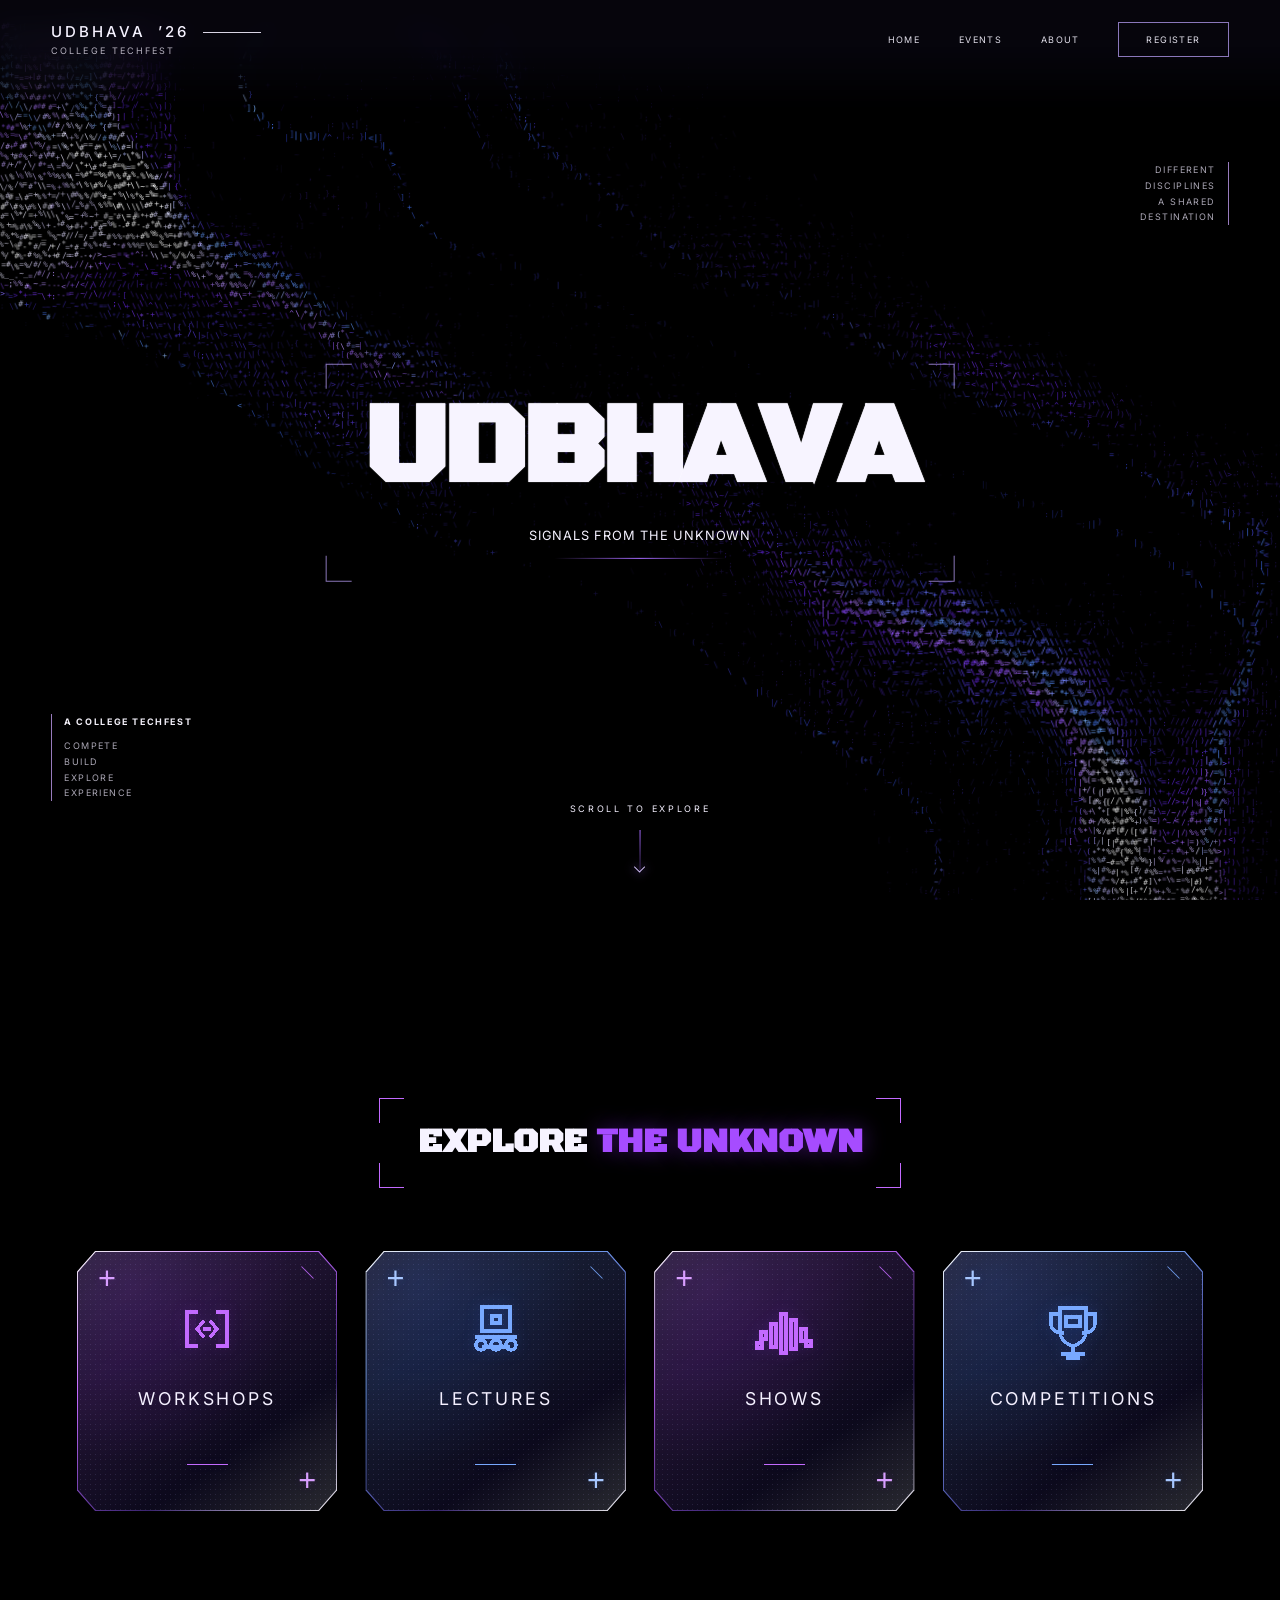
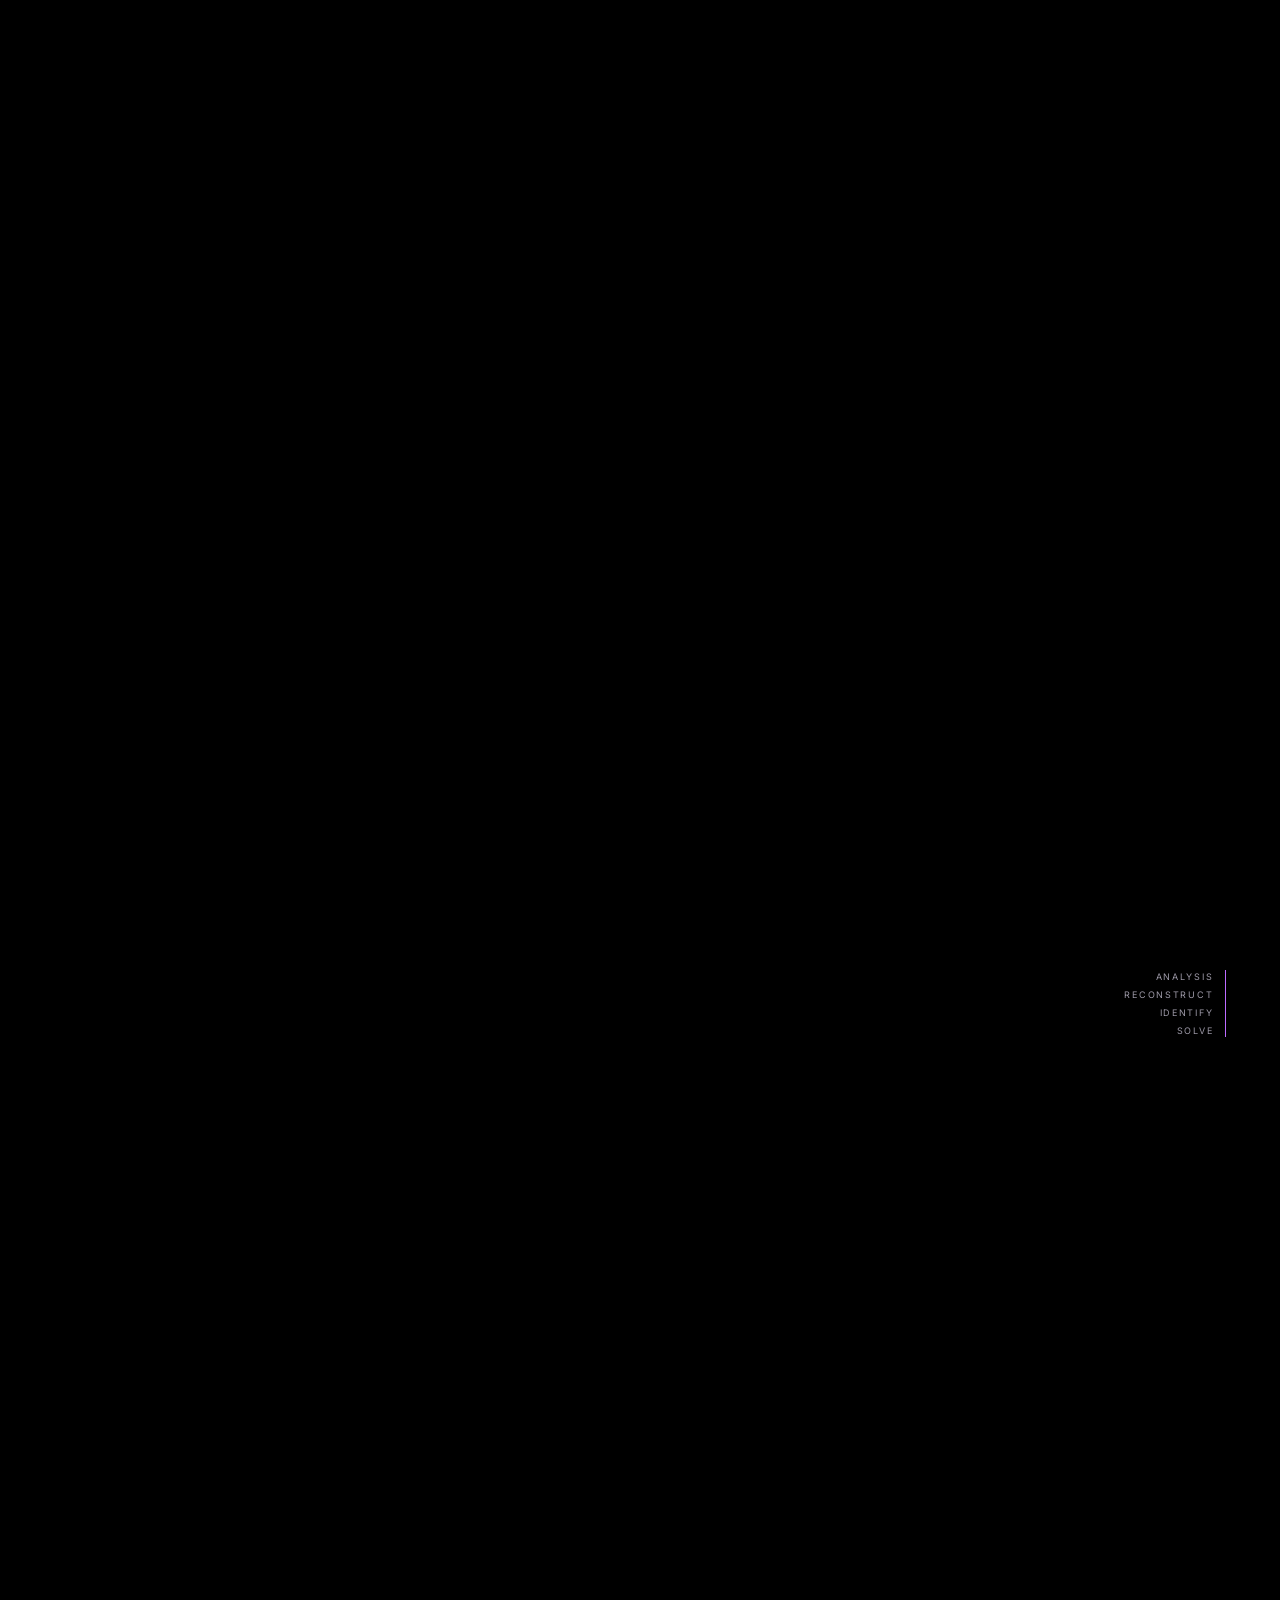
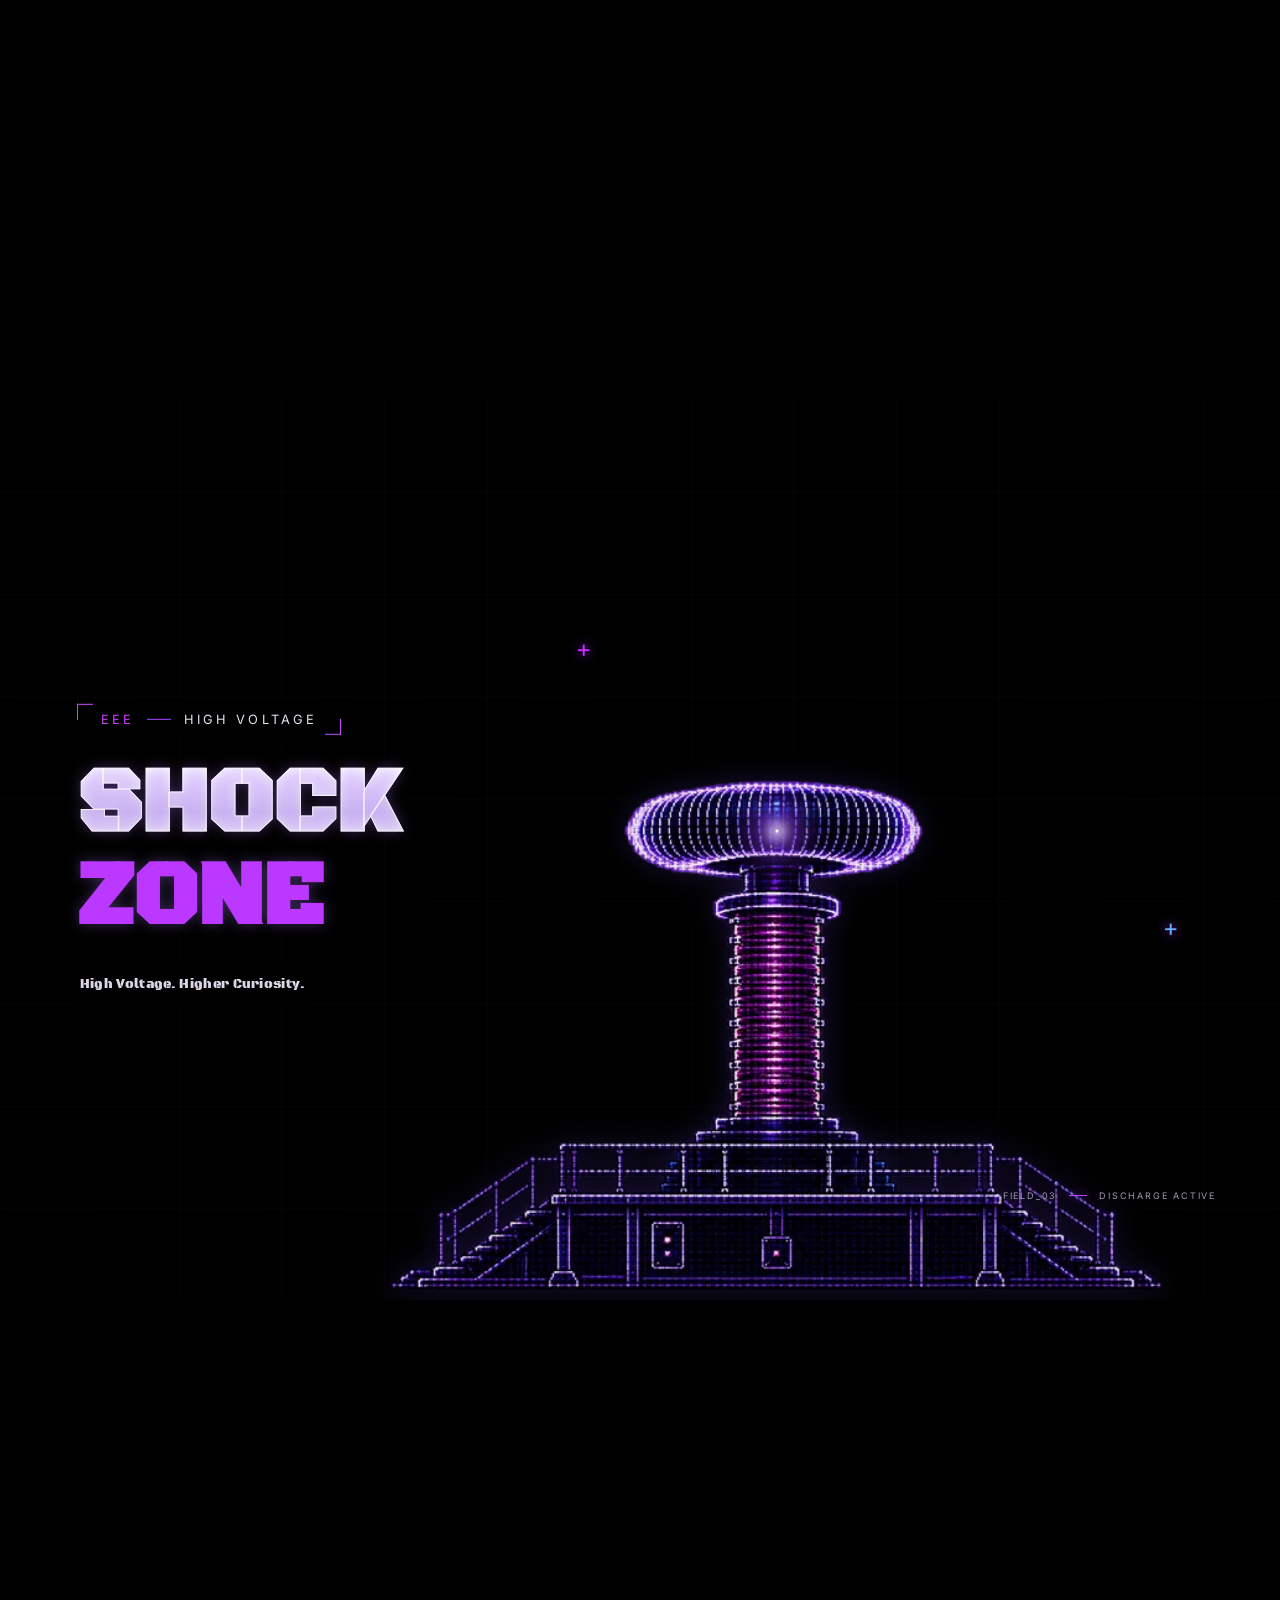
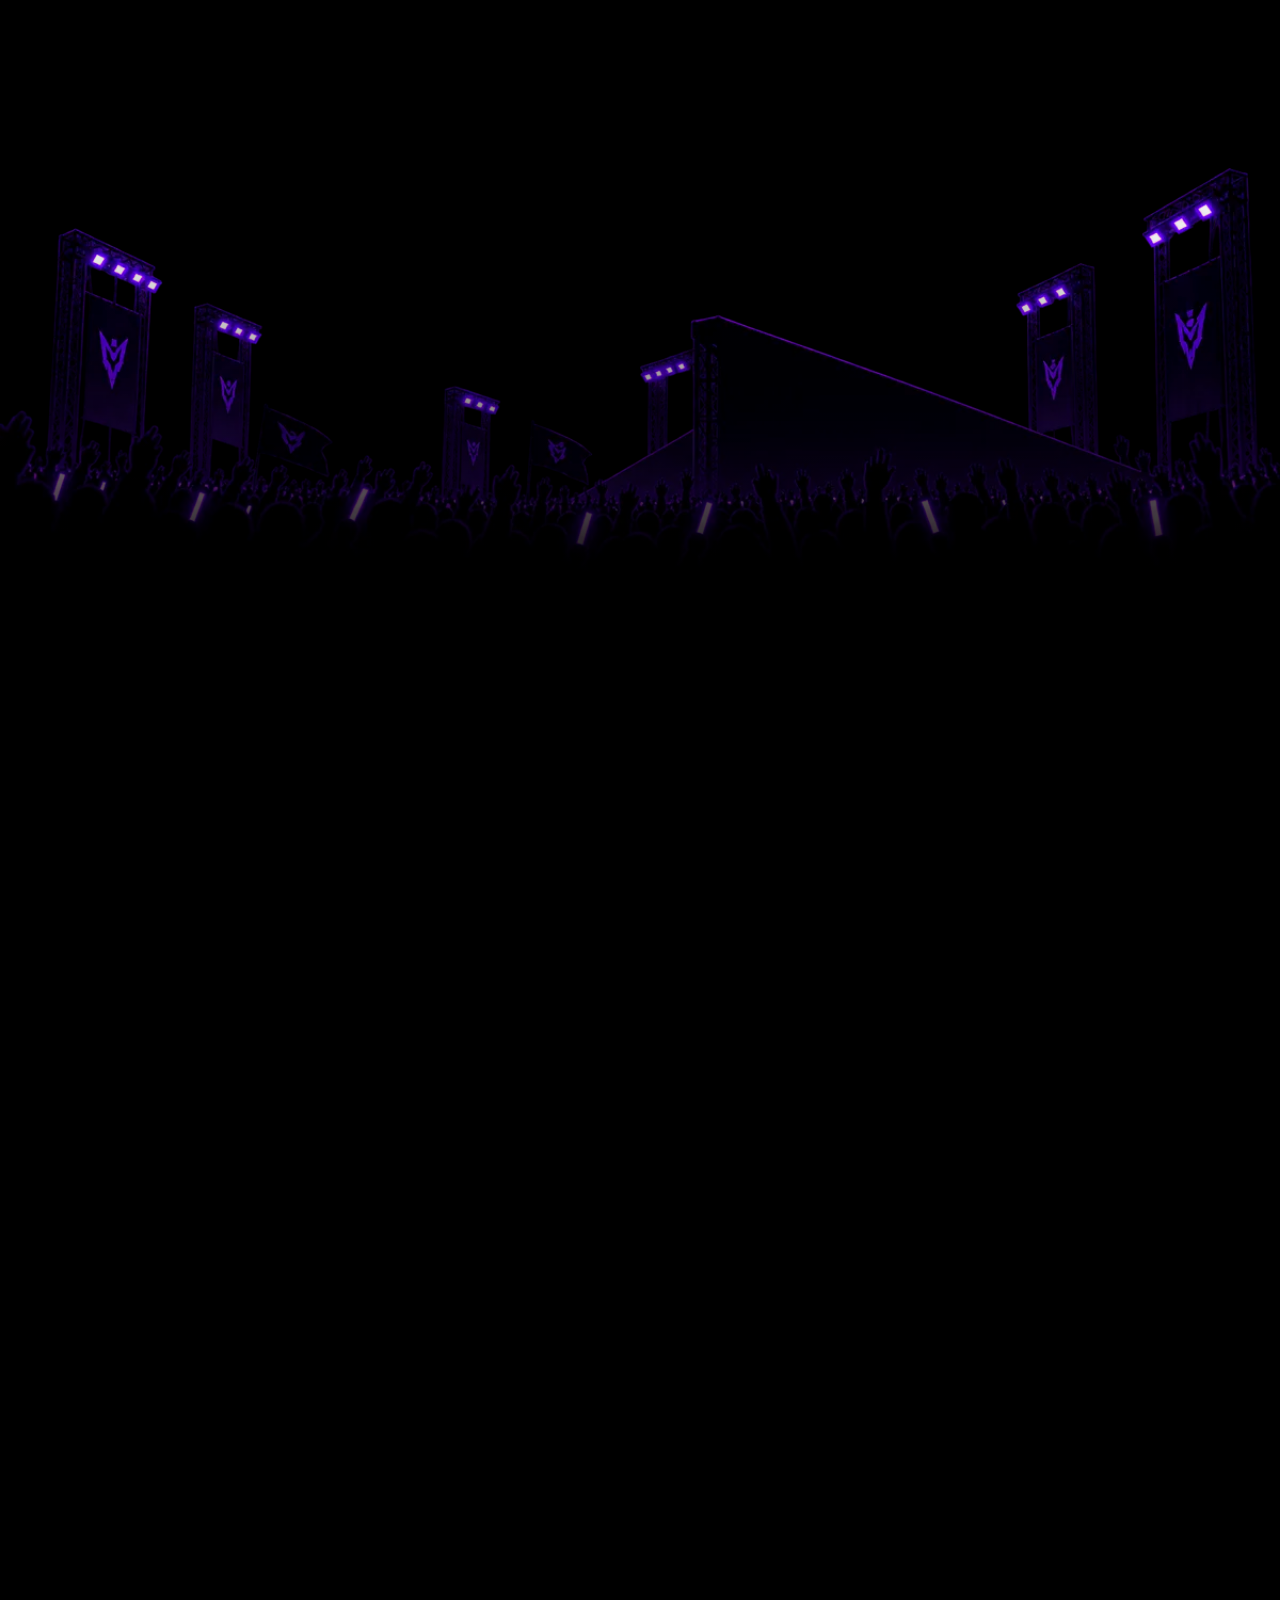
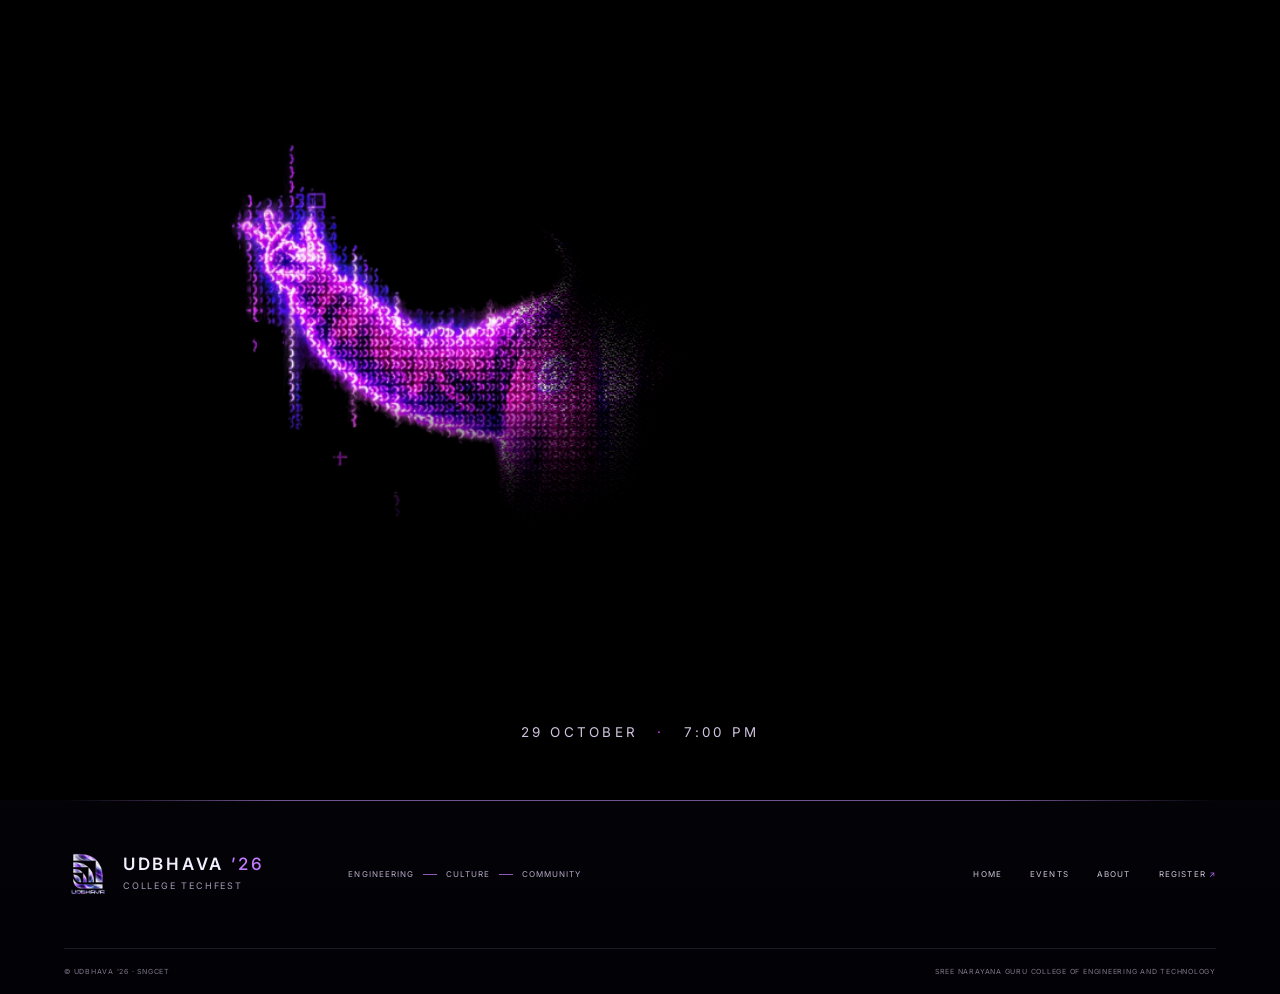
==== index.html @ 55704af6 "Ship responsive WebP landing art" ====
<!doctype html>
<html lang="en">
<head>
  <meta charset="utf-8">
  <meta name="viewport" content="width=device-width, initial-scale=1">
  <meta name="theme-color" content="#000000">
  <meta name="description" content="Udbhava '26 — college techfest. Signals from the unknown.">
  <title>UDBHAVA ’26 — Signals from the Unknown</title>
  <link rel="icon" href="./favicon.ico" type="image/x-icon">
  <link rel="icon" href="./favicon.png" type="image/png" sizes="512x512">
  <link rel="preconnect" href="https://fonts.googleapis.com">
  <link rel="preconnect" href="https://fonts.gstatic.com" crossorigin>
  <link href="https://fonts.googleapis.com/css2?family=Black+Ops+One&family=Inter:wght@400;500;600;700&display=swap" rel="stylesheet">
  <link rel="stylesheet" href="./styles.css?v=readable-hero-type-20261014">
  <link rel="stylesheet" href="./src/explore.css?v=compact-mobile-sections-20261014">
  <link rel="stylesheet" href="./src/investigation.css?v=compact-mobile-sections-20261014">
  <link rel="stylesheet" href="./src/robot.css?v=compact-mobile-sections-20261014">
  <link rel="stylesheet" href="./src/shock.css?v=shorter-mobile-shock-gap-20261014">
  <link rel="stylesheet" href="./src/bike-stunt.css?v=lower-mobile-crowd-20261014">
  <link rel="stylesheet" href="./src/soccer.css?v=compact-mobile-sections-20261014">
  <link rel="stylesheet" href="./src/paattoholic.css?v=lower-artist-crop-20261014">
  <link rel="stylesheet" href="./src/site-footer.css">
  <link rel="stylesheet" href="./typography.css?v=unified-event-title-scale-20261014">
</head>
<body>
  <canvas id="c" aria-hidden="true"></canvas>
  <main>
    <section class="hero scramble-pending" id="home" aria-label="Udbhava 2026 college techfest">
      <header class="topbar">
        <a class="brand" href="#home" aria-label="Udbhava 2026 home">
          <span class="brand-title">UDBHAVA <span>’26</span><i></i></span>
          <span class="brand-subtitle">COLLEGE TECHFEST</span>
        </a>
        <nav class="desktop-nav" aria-label="Main navigation">
          <a class="active" href="#home">HOME</a><a href="./events.html">EVENTS</a><a href="./about.html">ABOUT</a><a class="register" href="#register">REGISTER</a>
        </nav>
        <button class="menu-toggle" type="button" aria-label="Open navigation" aria-expanded="false"><span></span><span></span><span></span></button>
      </header>
      <nav class="mobile-nav" aria-label="Mobile navigation" inert>
        <a href="#home">HOME</a><a href="./events.html">EVENTS</a><a href="./about.html">ABOUT</a><a href="#register">REGISTER</a>
      </nav>

      <div class="top-right"><span>DIFFERENT</span><span>DISCIPLINES</span><span>A SHARED</span><span>DESTINATION</span></div>

      <div class="hero-title-frame">
        <span class="corner corner-tl"></span><span class="corner corner-tr"></span><span class="corner corner-bl"></span><span class="corner corner-br"></span>
        <h1 aria-label="Udbhava" data-scramble="UDBHAVA">UDBHAVA</h1>
        <p class="tagline" aria-label="Signals from the unknown" data-scramble="SIGNALS FROM THE UNKNOWN">SIGNALS FROM THE UNKNOWN</p>
        <span class="title-rule"></span>
      </div>

      <div class="bottom-left"><strong>A COLLEGE TECHFEST</strong><span>COMPETE</span><span>BUILD</span><span>EXPLORE</span><span>EXPERIENCE</span></div>
      <a class="scroll-cue" href="#events"><span>SCROLL TO EXPLORE</span><i aria-hidden="true"></i></a>
    </section>
    <section class="explore-section" id="events" aria-labelledby="explore-title">
      <div class="explore-heading">
        <span class="explore-corner explore-corner--tl" aria-hidden="true"></span>
        <span class="explore-corner explore-corner--tr" aria-hidden="true"></span>
        <span class="explore-corner explore-corner--bl" aria-hidden="true"></span>
        <span class="explore-corner explore-corner--br" aria-hidden="true"></span>
        <h2 id="explore-title"><span>EXPLORE</span> <em>THE UNKNOWN</em></h2>
      </div>

      <div class="explore-grid">
        <a class="explore-card explore-card--violet" id="workshops" href="./events.html?category=workshops" aria-label="Explore workshops">
          <span class="card-plus card-plus--tl" aria-hidden="true">+</span><span class="card-plus card-plus--br" aria-hidden="true">+</span><span class="card-tick" aria-hidden="true"></span>
          <svg class="card-icon" viewBox="0 0 64 64" aria-hidden="true"><path d="M21 15H12V49H21M43 15H52V49H43M28 25L22 32L28 39M36 25L42 32L36 39M30 32H34"/></svg>
          <span class="card-label">WORKSHOPS</span><span class="card-rule" aria-hidden="true"></span>
        </a>
        <a class="explore-card explore-card--blue" id="lectures" href="./events.html?category=lectures" aria-label="Explore lectures">
          <span class="card-plus card-plus--tl" aria-hidden="true">+</span><span class="card-plus card-plus--br" aria-hidden="true">+</span><span class="card-tick" aria-hidden="true"></span>
          <svg class="card-icon" viewBox="0 0 64 64" aria-hidden="true"><path d="M18 10H46V34H18zM13 40H51M20 50H44M12 48a5 5 0 1 0 10 0a5 5 0 0 0-10 0M27 48a5 5 0 1 0 10 0a5 5 0 0 0-10 0M42 48a5 5 0 1 0 10 0a5 5 0 0 0-10 0"/><path d="M28 19h8v7h-8z"/></svg>
          <span class="card-label">LECTURES</span><span class="card-rule" aria-hidden="true"></span>
        </a>
        <a class="explore-card explore-card--violet" id="shows" href="./events.html?category=shows" aria-label="Explore shows">
          <span class="card-plus card-plus--tl" aria-hidden="true">+</span><span class="card-plus card-plus--br" aria-hidden="true">+</span><span class="card-tick" aria-hidden="true"></span>
          <svg class="card-icon" viewBox="0 0 64 64" aria-hidden="true"><path d="M9 35h5v7H9zM19 27h5v23h-5zM29 17h5v39h-5zM39 23h5v29h-5zM49 32h5v12h-5zM5 46h5v5H5zM54 44h5v5h-5z"/></svg>
          <span class="card-label">SHOWS</span><span class="card-rule" aria-hidden="true"></span>
        </a>
        <a class="explore-card explore-card--blue" id="register" href="./events.html?category=competitions" aria-label="Explore competitions">
          <span class="card-plus card-plus--tl" aria-hidden="true">+</span><span class="card-plus card-plus--br" aria-hidden="true">+</span><span class="card-tick" aria-hidden="true"></span>
          <svg class="card-icon" viewBox="0 0 64 64" aria-hidden="true"><path d="M19 11H45V34Q45 45 32 49Q19 45 19 34zM19 17H10V26Q10 35 21 36M45 17H54V26Q54 35 43 36M32 49V55M22 57H42M27 58V61H37V58M25 20H39V29H25z"/></svg>
          <span class="card-label">COMPETITIONS</span><span class="card-rule" aria-hidden="true"></span>
        </a>
      </div>
    </section>

    <section class="investigation-section" id="investigation" aria-labelledby="investigation-title">
      <div class="investigation-content">
        <div class="investigation-intro">
          <p class="investigation-eyebrow"><span>CSE</span><b>/</b> INVESTIGATION</p>
          <h2 id="investigation-title" aria-label="Cold Case"><span>COLD</span><span>CASE</span></h2>
          <p class="investigation-tagline">Analyze. Decode. Solve.</p>
        </div>

        <div class="evidence-board" aria-label="Connected crime scene evidence">
          <svg class="evidence-connections" viewBox="0 0 1000 700" preserveAspectRatio="none" aria-hidden="true">
            <path class="connection connection-violet" d="M405 248 L356 226 L155 117"/>
            <path class="connection connection-violet" d="M405 248 L782 123"/>
            <path class="connection connection-violet" d="M405 248 L833 421 L646 574"/>
            <path class="connection connection-violet" d="M356 226 L152 435"/>
            <path class="connection connection-red" d="M155 117 L155 435"/>
            <path class="connection connection-red" d="M356 226 L405 248 L833 421"/>
            <path class="connection connection-red" d="M782 123 L833 421 L646 574"/>
            <path class="grid-line" d="M0 175H1000M0 350H1000M0 525H1000M250 0V700M500 0V700M750 0V700"/>
            <rect class="evidence-node node-red" x="146" y="108" width="18" height="18"/><rect class="evidence-node node-blue" x="347" y="217" width="18" height="18"/><rect class="evidence-node node-focus" x="394" y="237" width="22" height="22"/><rect class="evidence-node node-red" x="824" y="412" width="18" height="18"/><rect class="evidence-node node-blue" x="773" y="114" width="18" height="18"/>
          </svg>

          <figure class="evidence-item evidence-surveillance">
            <div class="evidence-image surveillance-image" role="img" aria-label="Grainy nighttime surveillance photograph of a figure on a wet walkway"></div>
            <figcaption>CAM_03<br><span>// 21:17:26</span></figcaption>
          </figure>
          <figure class="evidence-item evidence-document">
            <div class="evidence-image document-image" role="img" aria-label="Recovered typewritten document with redacted lines"></div>
            <figcaption>CASE_FILE_A7<br><span>// RECOVERED DOCUMENT</span></figcaption>
          </figure>
          <figure class="evidence-item evidence-key">
            <div class="evidence-image key-image" role="img" aria-label="Worn metal key photographed on wet ground"></div>
            <figcaption>EVIDENCE_02<br><span>// KEY</span></figcaption>
          </figure>
          <figure class="evidence-item evidence-fingerprint">
            <div class="fingerprint-glow" aria-hidden="true"></div>
            <div class="evidence-image fingerprint-image" role="img" aria-label="Forensic fingerprint on a dark surface"></div>
            <span class="evidence-focus-marker" aria-hidden="true"></span>
            <figcaption>EVIDENCE_01<br><span>// FINGERPRINT ANALYSIS</span></figcaption>
          </figure>
          <figure class="evidence-item evidence-photo">
            <div class="evidence-image photo-image" role="img" aria-label="Two suspect photographs connected with red evidence thread"></div>
            <figcaption>EVIDENCE_03<br><span>// LOCATION TRACE</span></figcaption>
          </figure>
          <figure class="evidence-item evidence-map">
            <div class="evidence-image map-image" role="img" aria-label="Aerial street map with a location marker"></div>
            <figcaption>TRACE_04<br><span>// LOCATION RECONSTRUCTION</span></figcaption>
          </figure>
        </div>
      </div>

      <aside class="investigation-steps" aria-label="Investigation process"><span>ANALYSIS</span><span>RECONSTRUCT</span><span>IDENTIFY</span><span>SOLVE</span></aside>
    </section>

    <section class="robot-section" id="robot" aria-labelledby="robot-title">
      <div class="robot-content">
        <h2 id="robot-title"><span>BUILD YOUR</span><strong>ROBOT</strong></h2>
        <figure class="robot-stage">
          <span class="robot-stage-cross robot-stage-cross--left" aria-hidden="true">+</span>
          <span class="robot-stage-cross robot-stage-cross--right" aria-hidden="true">+</span>
          <svg class="robot-vehicle" viewBox="0 0 480 720" role="img" aria-labelledby="robot-image-title robot-image-desc">
            <title id="robot-image-title">Flat line-following robot</title>
            <desc id="robot-image-desc">A blue top-down robot with a curved bow-shaped front sensor array and twin drive wheels.</desc>
            <g stroke="#090b16" stroke-linejoin="round" stroke-linecap="round">
              <rect x="21" y="286" width="82" height="244" rx="23" fill="#111522" stroke-width="9"/><rect x="377" y="286" width="82" height="244" rx="23" fill="#111522" stroke-width="9"/>
              <path d="M35 315h54M35 350h54M35 385h54M35 420h54M35 455h54M35 490h54M391 315h54M391 350h54M391 385h54M391 420h54M391 455h54M391 490h54" fill="none" stroke="#30384d" stroke-width="8"/>
              <rect x="85" y="344" width="48" height="125" rx="12" fill="#b7c9ed" stroke-width="8"/><rect x="347" y="344" width="48" height="125" rx="12" fill="#b7c9ed" stroke-width="8"/>
              <path d="M139 179h202l28 28v420l-28 26H139l-28-26V207z" fill="#1269f5" stroke-width="10"/><path d="M151 205h178v396H151z" fill="#167cff" stroke="none"/>
              <path d="M42 158Q240 2 438 158L416 188Q240 64 64 188z" fill="#20283b" stroke-width="9"/><path d="M75 156Q240 48 405 156" fill="none" stroke="#ae43ff" stroke-width="5"/>
              <g fill="#f5f2ff" stroke="#090b16" stroke-width="8"><circle cx="83" cy="151" r="15"/><circle cx="160" cy="106" r="15"/><circle cx="240" cy="88" r="15"/><circle cx="320" cy="106" r="15"/><circle cx="397" cy="151" r="15"/></g>
              <g fill="#ae43ff" stroke="none"><circle cx="83" cy="151" r="6"/><circle cx="160" cy="106" r="6"/><circle cx="240" cy="88" r="6"/><circle cx="320" cy="106" r="6"/><circle cx="397" cy="151" r="6"/></g>
              <path d="M240 254v-25m0 154v-42m-2 43-47 47v50m51-50 48 47v51m-99-128h-43m143 0h42" fill="none" stroke="#d9eaff" stroke-width="8"/>
              <rect x="194" y="286" width="92" height="92" rx="5" fill="#101827" stroke="#e6f0ff" stroke-width="7"/>
              <path d="M206 278v-15m18 15v-15m18 15v-15m18 15v-15m18 15v-15m-92 33h-14m14 18h-14m14 18h-14m14 18h-14m110-87v-15m-18 15v-15m-18 15v-15m-18 15v-15m-18 15v-15m92 33h14m-14 18h14m-14 18h14m-14 18h14" fill="none" stroke="#f4f2ff" stroke-width="5"/>
              <circle cx="240" cy="332" r="19" fill="#245dba" stroke="#f4f2ff" stroke-width="5"/>
              <g fill="#0d2450" stroke="#c8e3ff" stroke-width="6"><circle cx="157" cy="228" r="9"/><circle cx="323" cy="228" r="9"/><circle cx="157" cy="575" r="9"/><circle cx="323" cy="575" r="9"/><circle cx="196" cy="469" r="8"/><circle cx="284" cy="469" r="8"/></g>
              <path d="M170 622h140" fill="none" stroke="#ae43ff" stroke-width="8"/>
            </g>
          </svg>
          <figcaption>LINE FOLLOWER <span>// AUTONOMOUS RUN</span></figcaption>
        </figure>
        <h3 class="robot-finish"><span>RACE TO THE</span><strong>FINISH LINE</strong></h3>
        <p class="robot-coordinates" aria-hidden="true">TRACK_01 <i></i> SIGNAL LOCKED</p>
      </div>
    </section>

    <section class="shock-section" id="shock" aria-labelledby="shock-title">
      <div class="shock-stage">
        <div class="shock-copy">
          <p class="shock-kicker"><span>EEE</span><i></i> HIGH VOLTAGE</p>
        <h2 id="shock-title"><span>SHOCK</span><strong>ZONE</strong></h2>
          <p class="shock-tagline">High Voltage. Higher Curiosity.</p>
        </div>

        <div class="shock-art" aria-hidden="true">
          <div class="shock-coil-frame">
            <img class="shock-coil-image" src="./src/assets/tesla-coil-platform.webp" alt="A luminous Tesla coil mounted on a railed laboratory platform" width="1200" height="800" loading="lazy" decoding="async" srcset="./src/assets/tesla-coil-platform-mobile.webp 720w, ./src/assets/tesla-coil-platform.webp 1200w" sizes="(max-width: 768px) 100vw, 55vw">
            <span class="shock-terminal" aria-hidden="true"></span>
          </div>
          <span class="shock-cross shock-cross--a">+</span><span class="shock-cross shock-cross--b">+</span><span class="shock-cross shock-cross--c">+</span>
        </div>

        <p class="shock-readout" aria-hidden="true">FIELD_03 <i></i> DISCHARGE ACTIVE</p>
      </div>
    </section>

    <section class="bike-stunt-section" id="bike-stunt" aria-labelledby="bike-stunt-title">
      <div class="bike-stunt-copy">
        <p class="bike-stunt-kicker">MECH <b>/</b> LIVE STUNT SHOW</p>
        <h2 id="bike-stunt-title"><span>BIKE</span><strong>STUNT</strong></h2>
        <p class="bike-stunt-tagline">Speed. Skill. Adrenaline.</p>
      </div>

      <img class="bike-stunt-ramp-crowd" src="./src/assets/bike-stunt-ramp-crowd.webp" alt="" aria-hidden="true" width="1200" height="800" loading="lazy" decoding="async" srcset="./src/assets/bike-stunt-ramp-crowd-mobile.webp 900w, ./src/assets/bike-stunt-ramp-crowd.webp 1200w" sizes="100vw">
      <img class="bike-stunt-rider" src="./src/assets/bike-stunt-rider.webp" alt="A motocross rider performs a jump above the stunt-show crowd" width="1200" height="800" loading="lazy" decoding="async" srcset="./src/assets/bike-stunt-rider-mobile.webp 760w, ./src/assets/bike-stunt-rider.webp 1200w" sizes="(max-width: 900px) 74vw, 30vw">
    </section>

    <section class="soccer-section" id="robot-soccer" aria-labelledby="soccer-title">
      <div class="soccer-copy">
        <p class="soccer-kicker"><span>ADS</span><b>/</b> AUTONOMOUS SYSTEMS</p>
        <h2 id="soccer-title"><span>ROBO</span><strong>SOCCER</strong></h2>
        <p class="soccer-tagline">Strategy. Teamwork. Dominate.</p>
      </div>

      <div class="soccer-arena" role="group" aria-label="Robo soccer field">
        <div class="soccer-robot soccer-robot--blue">
          <img src="./src/assets/robot-soccer-unit.webp" alt="Blue autonomous soccer robot" width="420" height="420" loading="lazy" decoding="async" srcset="./src/assets/robot-soccer-unit-mobile.webp 240w, ./src/assets/robot-soccer-unit.webp 420w" sizes="(max-width: 900px) 120px, 142px">
        </div>
        <div class="soccer-robot soccer-robot--magenta">
          <img src="./src/assets/robot-soccer-unit.webp" alt="Magenta autonomous soccer robot" width="420" height="420" loading="lazy" decoding="async" srcset="./src/assets/robot-soccer-unit-mobile.webp 240w, ./src/assets/robot-soccer-unit.webp 420w" sizes="(max-width: 900px) 120px, 142px">
        </div>
        <div class="soccer-robot soccer-robot--magenta">
          <img src="./src/assets/robot-soccer-unit.webp" alt="Magenta autonomous soccer robot" width="420" height="420" loading="lazy" decoding="async" srcset="./src/assets/robot-soccer-unit-mobile.webp 240w, ./src/assets/robot-soccer-unit.webp 420w" sizes="(max-width: 900px) 120px, 142px">
        </div>
        <div class="soccer-robot soccer-robot--blue">
          <img src="./src/assets/robot-soccer-unit.webp" alt="Blue autonomous soccer robot" width="420" height="420" loading="lazy" decoding="async" srcset="./src/assets/robot-soccer-unit-mobile.webp 240w, ./src/assets/robot-soccer-unit.webp 420w" sizes="(max-width: 900px) 120px, 142px">
        </div>
        <div class="soccer-ball" data-ball>
          <img src="./src/assets/robot-soccer-ball.webp" alt="Luminous violet and white soccer ball" width="420" height="420" loading="lazy" decoding="async" srcset="./src/assets/robot-soccer-ball-mobile.webp 240w, ./src/assets/robot-soccer-ball.webp 420w" sizes="(max-width: 900px) 80px, 88px">
        </div>
      </div>
    </section>

    <section class="paattoholic-section" id="paattoholic" aria-labelledby="paattoholic-title">
      <div class="paattoholic-performer-window">
        <canvas class="paattoholic-reveal" aria-hidden="true"></canvas>
        <img class="paattoholic-performer" src="./src/assets/paattoholic-artist.webp" alt="PAATTOHOLIC performer shown from the waist or knees up with arms raised" width="1024" height="1536" loading="lazy" decoding="async" srcset="./src/assets/paattoholic-artist-mobile.webp 780w, ./src/assets/paattoholic-artist.webp 1024w" sizes="(max-width: 700px) 100vw, 1024px">
      </div>

      <div class="paattoholic-title-group">
        <div class="paattoholic-title-frame">
          <h2 id="paattoholic-title">PAATTOHOLIC</h2>
        </div>
        <p class="paattoholic-subtitle">LOSE YOURSELF IN THE MOMENT.</p>
        <p class="paattoholic-datetime">29 OCTOBER <span aria-hidden="true">·</span> 7:00 PM</p>
      </div>
    </section>
  </main>
  <script defer src="./src/nebula-engine.js?v=cleaner-soccer-pitch-20261014"></script>
  <script defer src="./src/main.js?v=hero-tagline-spacing-20261014"></script>
  <script defer src="./src/explore.js"></script>
  <script defer src="./src/investigation.js"></script>
  <script defer src="./src/robot.js"></script>
  <script defer src="./src/shock.js"></script>
  <script defer src="./src/bike-stunt.js?v=snappier-jump-crowd-seam-20261014"></script>
  <script defer src="./src/soccer.js?v=curved-robot-ball-passes-20261014"></script>
  <script defer src="./src/paattoholic.js?v=preserve-cutout-alpha-20261014"></script>
  <script defer src="./src/site-footer.js?v=20261014-nav4"></script>
</body>
</html>
---- styles.css ----
:root{color-scheme:dark;--white:#f5f2ff;--muted:#a8a4b4;--violet:#a66bff;--hairline:rgba(190,164,255,.72)}
*{box-sizing:border-box}
html{background:#000;scroll-behavior:smooth;scroll-padding-top:16px}
body{margin:0;background:#000;color:var(--white);font-family:var(--font-body)}
#c{display:block;z-index:0;pointer-events:none;background:#000}
main{position:relative;z-index:1}
.hero{height:100svh;min-height:650px;position:relative;overflow:hidden;background:transparent;isolation:isolate}
.topbar{position:absolute;z-index:3;isolation:isolate;inset:0 0 auto;height:78px;padding:0 4%;display:flex;align-items:center;justify-content:space-between;background:transparent;border:0}
.topbar::before{content:"";position:absolute;z-index:0;inset:0 0 -34px;pointer-events:none;background:rgba(9,8,18,.7);backdrop-filter:blur(13px);-webkit-backdrop-filter:blur(13px);mask-image:linear-gradient(to bottom,#000 0%,#000 42%,transparent 100%);-webkit-mask-image:linear-gradient(to bottom,#000 0%,#000 42%,transparent 100%)}
.topbar>*{position:relative;z-index:1}
.brand{color:var(--white);text-decoration:none;display:flex;flex-direction:column;gap:4px;letter-spacing:.17em}
.brand-title{font:500 15px var(--font-body);letter-spacing:.2em;white-space:nowrap}.brand-title span{margin-left:5px}.brand-title i{display:inline-block;width:58px;height:1px;background:#d9d4e3;vertical-align:middle;margin-left:14px}
.brand-subtitle{font-size:9px;letter-spacing:.23em;color:#b5b1be}
.desktop-nav{display:flex;align-items:center;gap:clamp(27px,3vw,54px);font-size:9px;letter-spacing:.16em}.desktop-nav a,.mobile-nav a{color:#e1dfea;text-decoration:none;position:relative}.desktop-nav a:not(.register):after{content:"";position:absolute;height:1px;left:0;right:100%;bottom:-11px;background:var(--violet);transition:right .25s}.desktop-nav a:hover:after,.desktop-nav .active:after{right:0}.desktop-nav .register{border:1px solid var(--hairline);padding:11px 27px;transition:background .2s,color .2s}.desktop-nav .register:hover{background:#b88cff;color:#090511}
.menu-toggle,.mobile-nav{display:none}
.hero-title-frame{position:absolute;z-index:2;left:50%;top:52.5%;transform:translate(-50%,-50%);width:fit-content;max-width:calc(100vw - 28px);text-align:center;padding:clamp(18px,2vw,32px) clamp(18px,3vw,48px) clamp(15px,1.8vw,28px)}
.hero-title-frame h1{margin:0;white-space:nowrap;font:700 clamp(70px,9.8vw,165px)/.95 var(--font-display);letter-spacing:.095em;color:#f7f4ff;text-shadow:0 0 1px #fff}
.hero-title-frame h1 .scramble-cell{display:inline-block;width:.7em;text-align:center;white-space:pre}
.hero.scramble-pending .hero-title-frame h1,.hero.scramble-pending .hero-title-frame .tagline{visibility:hidden}
.tagline{font-size:clamp(11px,1vw,16px);letter-spacing:.06em;margin:17px 0 0 0;white-space:nowrap}.title-rule{display:block;height:1px;width:31%;margin:15px auto 0;background:linear-gradient(90deg,transparent,#a66bff,transparent)}
.tagline .scramble-cell{display:inline-block;width:auto;text-align:center;white-space:pre}
.tagline .scramble-cell--space{min-width:.28em}
.hero .intro-late{transition:opacity .68s ease,transform .68s cubic-bezier(.2,.7,.2,1)}
.hero.intro-active .intro-late{opacity:0;transform:translateY(9px)}
.top-right{position:absolute;z-index:2;top:18%;right:4%;display:flex;flex-direction:column;align-items:flex-end;border-right:1px solid #987bbd;padding-right:12px;font-size:9px;line-height:1.75;letter-spacing:.16em;color:#aaa6b4;text-align:right}
.corner{position:absolute;width:clamp(13px,2vw,28px);height:clamp(13px,2vw,28px)}.corner-tl{top:0;left:0;border-top:1px solid var(--hairline);border-left:1px solid var(--hairline)}.corner-tr{top:0;right:0;border-top:1px solid var(--hairline);border-right:1px solid var(--hairline)}.corner-bl{bottom:0;left:0;border-bottom:1px solid var(--hairline);border-left:1px solid var(--hairline)}.corner-br{bottom:0;right:0;border-bottom:1px solid var(--hairline);border-right:1px solid var(--hairline)}
.bottom-left{position:absolute;z-index:2;bottom:11%;display:flex;flex-direction:column;font-size:9px;line-height:1.75;letter-spacing:.16em;color:#aaa6b4;left:4%;border-left:1px solid #987bbd;padding-left:12px}.bottom-left strong{font-size:9px;color:#f1eef7;letter-spacing:.18em;margin-bottom:8px}
.scroll-cue{position:absolute;z-index:2;left:50%;bottom:3%;transform:translateX(-50%);display:flex;flex-direction:column;align-items:center;text-decoration:none;color:#f4f0ff;gap:16px;font-size:9px;letter-spacing:.3em;white-space:nowrap}.scroll-cue i{position:relative;display:block;height:43px;width:1px;background:linear-gradient(#a66bff,rgba(166,107,255,.15))}.scroll-cue i:after{content:"";position:absolute;bottom:2px;left:-4px;width:7px;height:7px;border-right:1px solid #d9c7ff;border-bottom:1px solid #d9c7ff;transform:rotate(45deg);filter:drop-shadow(0 0 5px #a66bff)}
@media(max-width:700px){
 .hero{height:100svh;min-height:700px}.topbar{inset:0;height:94px;padding:26px 6% 0;align-items:flex-start}.brand-title{font-size:17px;letter-spacing:.16em}.brand-title i{width:0;margin:0}.brand-subtitle{font-size:10px;letter-spacing:.2em}
 .desktop-nav{display:none}.menu-toggle{display:flex;position:relative;z-index:6;width:34px;height:28px;padding:1px 0;background:none;border:0;flex-direction:column;justify-content:space-between;cursor:pointer}.menu-toggle span{height:1px;background:#eeeaf5;width:100%;transition:transform .2s,opacity .2s}.menu-toggle[aria-expanded="true"] span:first-child{transform:translateY(13px) rotate(45deg)}.menu-toggle[aria-expanded="true"] span:nth-child(2){opacity:0}.menu-toggle[aria-expanded="true"] span:last-child{transform:translateY(-13px) rotate(-45deg)}
 .mobile-nav{position:absolute;inset:0;z-index:5;background:rgba(0,0,0,.96);display:flex;flex-direction:column;align-items:center;justify-content:center;gap:28px;opacity:0;visibility:hidden;transition:opacity .2s,visibility .2s}.mobile-nav.open{opacity:1;visibility:visible}.mobile-nav a{font-size:12px;letter-spacing:.24em}
 .hero-title-frame{top:52.5%;max-width:calc(100vw - 24px);padding:20px 16px 15px}.hero-title-frame h1{font-size:clamp(54px,14.8vw,114px);letter-spacing:.085em}.tagline{font-size:clamp(9px,2.8vw,14px);letter-spacing:.035em;margin-top:16px}.title-rule{margin-top:14px;width:38%}
 .top-right{top:21%;right:6%;font-size:10px;line-height:1.75;padding-right:12px}
 .bottom-left{bottom:10%;font-size:10px;line-height:1.8;left:6%;padding-left:13px}.bottom-left strong{font-size:10px;margin-bottom:8px}
 .scroll-cue{bottom:3.4%;gap:15px;font-size:9px;letter-spacing:.3em}.scroll-cue i{height:42px}
}
@media(max-height:740px) and (max-width:700px){.hero{min-height:620px}.bottom-left{bottom:9%}.scroll-cue{bottom:2%}}
@media(prefers-reduced-motion:reduce){html{scroll-behavior:auto}*,*:before,*:after{transition:none!important;animation:none!important}}
---- src/explore.css ----
/* Explore section component styles; intentionally isolated from the hero. */
.explore-section {
  --explore-violet: #c36aff;
  --explore-purple: #7d22ff;
  --explore-blue: #78a9ff;
  position: relative;
  z-index: 1;
  min-height: 100svh;
  overflow: hidden;
  display: flex;
  flex-direction: column;
  align-items: center;
  padding: clamp(150px, 22vh, 230px) clamp(24px, 6vw, 108px) 12vh;
  background: transparent;
  isolation: isolate;
}

.explore-heading {
  position: relative;
  max-width: 100%;
  padding: 22px clamp(18px, 3vw, 48px);
  text-align: center;
  transition: opacity 650ms ease, transform 650ms ease;
}

.explore-heading h2 {
  margin: 0;
  color: #f6f3ff;
  font: 500 clamp(1.35rem, 3.1vw, 3.2rem)/1.15 var(--font-display);
  letter-spacing: .13em;
  white-space: nowrap;
}

.explore-heading em {
  color: #a64cff;
  font-style: normal;
  text-shadow: 0 0 22px rgba(148, 48, 255, .4);
}

.explore-corner {
  position: absolute;
  width: clamp(14px, 2.2vw, 25px);
  height: clamp(14px, 2.2vw, 25px);
  pointer-events: none;
}

.explore-corner--tl { top: 0; left: 0; border-top: 1px solid var(--explore-violet); border-left: 1px solid var(--explore-violet); }
.explore-corner--tr { top: 0; right: 0; border-top: 1px solid var(--explore-violet); border-right: 1px solid var(--explore-violet); }
.explore-corner--bl { bottom: 0; left: 0; border-bottom: 1px solid var(--explore-violet); border-left: 1px solid var(--explore-violet); }
.explore-corner--br { right: 0; bottom: 0; border-right: 1px solid var(--explore-violet); border-bottom: 1px solid var(--explore-violet); }

.explore-grid {
  width: min(100%, 1480px);
  display: grid;
  grid-template-columns: repeat(4, minmax(0, 1fr));
  gap: clamp(14px, 2.2vw, 36px);
  margin-top: clamp(48px, 7vh, 82px);
}

.explore-card {
  --card-accent: var(--explore-violet);
  --card-glow: rgba(156, 47, 255, .16);
  position: relative;
  aspect-ratio: 1 / 1;
  isolation: isolate;
  overflow: hidden;
  display: flex;
  flex-direction: column;
  align-items: center;
  justify-content: center;
  gap: clamp(16px, 2vw, 31px);
  padding: 14% 8%;
  color: #f4f0ff;
  text-align: center;
  text-decoration: none;
  background: rgba(3, 3, 10, .76);
  backdrop-filter: blur(3px);
  -webkit-backdrop-filter: blur(3px);
  clip-path: polygon(7% 0, 93% 0, 100% 8%, 100% 92%, 93% 100%, 7% 100%, 0 92%, 0 8%);
  opacity: 1;
  transform: translateY(0);
  transition: transform 650ms cubic-bezier(.2,.7,.2,1), opacity 650ms ease, filter 300ms ease;
  transition-delay: calc(var(--card-order, 0) * 70ms);
  -webkit-tap-highlight-color: transparent;
}

.explore-card--blue {
  --card-accent: var(--explore-blue);
  --card-glow: rgba(50, 104, 255, .17);
}

.explore-card::before,
.explore-card::after {
  position: absolute;
  z-index: -1;
  content: "";
  inset: 0;
  clip-path: inherit;
  pointer-events: none;
}

.explore-card::before {
  background: linear-gradient(145deg, rgba(255,255,255,.95), var(--card-accent) 32%, rgba(71,46,135,.8) 70%, rgba(255,255,255,.92));
  filter: drop-shadow(0 0 8px var(--card-glow));
}

.explore-card::after {
  inset: 1px;
  background:
    radial-gradient(ellipse at 20% 12%, var(--card-glow), transparent 56%),
    radial-gradient(rgba(200,190,255,.13) .65px, transparent .8px) 0 0 / 5px 5px,
    linear-gradient(145deg, rgba(12,9,23,.9), rgba(4,5,12,.86) 72%);
  opacity: .98;
  transition: opacity 300ms ease;
}

.card-icon {
  width: clamp(48px, 5vw, 82px);
  height: clamp(48px, 5vw, 82px);
  overflow: visible;
  fill: none;
  stroke: var(--card-accent);
  stroke-width: 3.4;
  stroke-linecap: square;
  stroke-linejoin: miter;
  shape-rendering: crispEdges;
  filter: drop-shadow(0 0 7px var(--card-glow));
  transition: transform 300ms ease, filter 300ms ease;
}

.explore-card--violet .card-icon { fill: rgba(207, 66, 255, .05); }
.explore-card--blue .card-icon { fill: rgba(77, 138, 255, .05); }

.card-label {
  max-width: 100%;
  color: #f4f0ff;
  font: 400 clamp(.7rem, 1.38vw, 1.28rem)/1.35 var(--font-body);
  letter-spacing: .16em;
  white-space: nowrap;
}

.card-rule {
  width: clamp(26px, 3.2vw, 52px);
  height: 1px;
  margin-top: clamp(15px, 2.2vw, 35px);
  background: var(--card-accent);
  box-shadow: 0 0 9px var(--card-glow);
}

.card-plus {
  position: absolute;
  z-index: 1;
  color: color-mix(in srgb, var(--card-accent), white 35%);
  font: 400 clamp(20px, 2.4vw, 36px)/1 var(--font-symbol);
  text-shadow: 0 0 10px var(--card-glow);
  pointer-events: none;
}

.card-plus--tl { top: 6%; left: 8%; }
.card-plus--br { right: 8%; bottom: 5%; }

.card-tick {
  position: absolute;
  z-index: 1;
  top: 8%;
  right: 8%;
  width: 17px;
  height: 1px;
  background: var(--card-accent);
  transform: rotate(45deg);
  transform-origin: center;
  opacity: .88;
  pointer-events: none;
}

.explore-section:not(.is-visible) .explore-heading,
.explore-section:not(.is-visible) .explore-card {
  opacity: 0;
  transform: translateY(18px);
}

@media (hover: hover) {
  .explore-card:hover,
  .explore-card:focus-visible {
    z-index: 2;
    outline: none;
    transform: translateY(-5px) scale(1.015);
    filter: drop-shadow(0 0 14px var(--card-glow));
  }

  .explore-card:hover::after,
  .explore-card:focus-visible::after { opacity: .82; }
  .explore-card:hover .card-icon,
  .explore-card:focus-visible .card-icon { transform: scale(1.1); filter: drop-shadow(0 0 13px var(--card-glow)); }
}

@media (max-width: 900px) {
  .explore-section { min-height: auto; padding: 12svh 6vw 7svh; }
  .explore-heading { padding: 17px 13px; }
  .explore-heading h2 { font-size: clamp(1.08rem, 5vw, 2rem); letter-spacing: .105em; }
  .explore-grid {
    width: min(92%, 560px);
    grid-template-columns: repeat(2, minmax(0, 1fr));
    gap: clamp(10px, 2.8vw, 20px);
    margin-top: clamp(24px, 4vh, 40px);
  }
  .explore-card { aspect-ratio: 1 / 1; gap: clamp(12px, 3vw, 20px); padding: 10% 5%; }
  .card-icon { width: clamp(42px, 12vw, 67px); height: clamp(42px, 12vw, 67px); }
  .card-label { font-size: clamp(.62rem, 2.8vw, .9rem); letter-spacing: .12em; }
  .card-rule { width: 30px; margin-top: clamp(13px, 4vw, 22px); }
  .card-plus { font-size: clamp(20px, 6vw, 30px); }
  .card-tick { width: 12px; }
}

@media (max-width: 360px) {
  .explore-heading h2 { font-size: 1rem; letter-spacing: .07em; }
  .explore-card { gap: 14px; }
  .card-label { font-size: .58rem; letter-spacing: .09em; }
}

@media (prefers-reduced-motion: reduce) {
  .explore-heading,
  .explore-card { transition: none !important; }
  .explore-section:not(.is-visible) .explore-heading,
  .explore-section:not(.is-visible) .explore-card { opacity: 1; transform: none; }
}
---- src/investigation.css ----
/* Crime Investigation section component styles. */
.investigation-section {
  --case-violet: #bc6aff;
  --case-blue: #70a7ff;
  --case-muted: #9d9aa7;
  position: relative;
  z-index: 1;
  min-height: 100svh;
  overflow: hidden;
  isolation: isolate;
  color: #f4f1fa;
  background: transparent;
  font-family: var(--font-body);
}

.investigation-content {
  position: relative;
  z-index: 1;
  min-height: 100svh;
  display: grid;
  grid-template-columns: minmax(0, .88fr) minmax(0, 1.3fr);
  align-items: center;
  gap: clamp(28px, 4vw, 72px);
  padding: 14vh 5.5vw 17vh;
}

.investigation-intro {
  position: relative;
  z-index: 2;
  min-width: 0;
  padding: 0 0 2vh;
  transition: opacity 650ms ease, transform 650ms cubic-bezier(.2,.7,.2,1);
}

.investigation-eyebrow {
  position: relative;
  width: fit-content;
  margin: 0 0 24px 5px;
  padding: 5px 18px;
  color: #efedf7;
  font-size: clamp(10px, .9vw, 14px);
  letter-spacing: .21em;
}

.investigation-eyebrow::before {
  position: absolute;
  inset: 0;
  content: "";
  background:
    linear-gradient(var(--case-violet),var(--case-violet)) left top/12px 1px no-repeat,
    linear-gradient(var(--case-violet),var(--case-violet)) left top/1px 12px no-repeat,
    linear-gradient(var(--case-violet),var(--case-violet)) right top/12px 1px no-repeat,
    linear-gradient(var(--case-violet),var(--case-violet)) right top/1px 12px no-repeat,
    linear-gradient(var(--case-violet),var(--case-violet)) left bottom/12px 1px no-repeat,
    linear-gradient(var(--case-violet),var(--case-violet)) left bottom/1px 12px no-repeat,
    linear-gradient(var(--case-violet),var(--case-violet)) right bottom/12px 1px no-repeat,
    linear-gradient(var(--case-violet),var(--case-violet)) right bottom/1px 12px no-repeat;
  pointer-events: none;
}

.investigation-eyebrow span { color: var(--case-blue); }
.investigation-eyebrow b { padding: 0 .5em; color: #bbb4cb; font-weight: 400; }

.investigation-intro h2 {
  display: flex;
  flex-direction: column;
  align-items: flex-start;
  gap: 0;
  margin: 0;
  font: 700 clamp(3.5rem, 5.05vw, 5.8rem)/.92 var(--font-display);
  letter-spacing: -.045em;
}

.investigation-intro h2 > span {
  color: transparent;
  background-position: 1px 1px, 0 0;
  background-size: 5px 4px, auto;
  background-clip: text;
  -webkit-background-clip: text;
  -webkit-text-fill-color: transparent;
  background-image: radial-gradient(rgba(2,2,7,.82) .7px, transparent .95px),
    linear-gradient(100deg, #fbfaff 2%, #d9d7e2 52%, #91baff 100%);
}

.investigation-intro h2 > span:last-child {
  color: transparent;
  background-position: 0 0, 0 0;
  background-size: 5px 4px, auto;
  background-image: radial-gradient(rgba(2,2,7,.85) .75px, transparent 1px),
    linear-gradient(100deg, #7d26ff 0%, #d6b5ff 49%, #f8f5ff 100%);
  background-clip: text;
  -webkit-background-clip: text;
  -webkit-text-fill-color: transparent;
}

.investigation-letter {
  display: inline-block;
  text-align: center;
  color: transparent;
  background-image: inherit;
  background-position: inherit;
  background-size: inherit;
  background-clip: text;
  -webkit-background-clip: text;
  -webkit-text-fill-color: transparent;
}

.investigation-tagline {
  margin: 24px 0 0 5px;
  color: #e5e1eb;
  font-size: clamp(14px, 1.45vw, 22px);
  letter-spacing: .2em;
}

.evidence-board {
  --board-violet: rgba(201,174,255,.78);
  position: relative;
  width: 100%;
  height: clamp(420px, 62vh, 650px);
  min-width: 0;
  isolation: isolate;
  transition: opacity 700ms ease;
}

.evidence-connections {
  position: absolute;
  z-index: 0;
  inset: 0;
  width: 100%;
  height: 100%;
  overflow: visible;
}

.connection {
  fill: none;
  stroke: var(--board-violet);
  stroke-width: 1.15;
  vector-effect: non-scaling-stroke;
  opacity: .62;
  transition: opacity 180ms ease, stroke-dashoffset 650ms cubic-bezier(.2,.7,.2,1);
}

.connection-red { stroke: rgba(236,79,101,.83); stroke-width: 1.3; stroke-dasharray: 5 5; opacity: .58; }
.investigation-section:not(.connections-drawing) .connection { opacity: 0; }
.investigation-section.connections-drawing .connection { opacity: .62; }
.grid-line { fill: none; stroke: rgba(116,130,176,.14); stroke-width: .8; stroke-dasharray: 2 7; vector-effect: non-scaling-stroke; }
.evidence-node { fill: #100b1b; stroke-width: 1.5; vector-effect: non-scaling-stroke; opacity: 0; transition: opacity 250ms ease; }
.node-red { stroke: #ff6576; fill: #2b1019; }
.node-blue { stroke: #7eb2ff; fill: #101d36; }
.node-focus { stroke: #e4caff; fill: #a247ff; filter: drop-shadow(0 0 8px #b74cff); }
.node-focus { opacity: 0; transition: opacity 220ms ease; }
.investigation-section.connections-drawing .evidence-node:not(.node-focus) { opacity: 1; }
.investigation-section.focus-arrived .node-focus { opacity: 1; }

.evidence-item {
  --clue-order: 0;
  position: absolute;
  z-index: 1;
  margin: 0;
  padding: 4px;
  border: 1px solid rgba(222,213,239,.68);
  background: rgba(4,4,9,.66);
  box-shadow: 0 0 15px rgba(127,86,176,.16), inset 0 0 0 1px rgba(17,15,23,.9);
  opacity: 0;
  clip-path: inset(42% 42% round 2px);
  transition: opacity 650ms ease, clip-path 760ms cubic-bezier(.16,.72,.22,1);
  transition-delay: calc(var(--clue-order, 0) * 105ms);
}
.evidence-item.is-decoded { opacity: 1; clip-path: inset(0 round 0); }
.evidence-item .evidence-image { clip-path: none; }
.evidence-surveillance { --clue-order: 0; }
.evidence-document { --clue-order: 1; }
.evidence-key { --clue-order: 2; }
.evidence-fingerprint { --clue-order: 3; }
.evidence-photo { --clue-order: 4; }
.evidence-map { --clue-order: 5; }

.evidence-image {
  position: relative;
  width: 100%;
  height: 100%;
  overflow: hidden;
  background: #111116;
  background-color: #09080d;
  background-image: url("./assets/crime-evidence-sheet.png");
  background-repeat: no-repeat;
  background-size: 302.4% 202.4%;
  filter: grayscale(.28) contrast(1.12);
}

.evidence-image::after {
  position: absolute;
  inset: 0;
  content: "";
  background:
    radial-gradient(rgba(240,236,255,.2) .55px, transparent .8px) 0 0/4px 4px,
    linear-gradient(140deg, rgba(255,255,255,.08), transparent 50%, rgba(135,85,194,.15));
  mix-blend-mode: screen;
  opacity: .45;
  pointer-events: none;
}

.surveillance-image { background-position: 0% 0%; }
.document-image { background-position: 50% 0%; }
.key-image { background-position: 100% 0%; }
.fingerprint-image { background-position: 0% 100%; }
.photo-image { background-position: 50% 100%; }
.map-image { background-position: 100% 100%; }
.evidence-item figcaption { position: absolute; top: calc(100% + 8px); left: 0; width: max-content; max-width: 170px; color: #aaa5b4; font-size: clamp(7px,.58vw,9px); line-height: 1.6; letter-spacing: .12em; }
.evidence-item figcaption span { color: #8d8997; }

.evidence-surveillance { left: 4%; top: 5%; width: 22%; height: 26%; }
.evidence-document { right: 4%; top: 4%; width: 28%; height: 27%; }
.evidence-key { left: 5%; top: 48%; width: 22%; height: 23%; }
.evidence-fingerprint { left: 38%; top: 34%; width: 25%; height: 36%; border-color: rgba(239,223,255,.9); box-shadow: 0 0 25px rgba(148,63,255,.2), inset 0 0 0 1px rgba(17,15,23,.9); }
.evidence-photo { right: 3%; top: 47%; width: 25%; height: 24%; }
.evidence-map { left: 53%; top: 73%; width: 29%; height: 23%; }
.evidence-fingerprint .evidence-image { filter: saturate(1.15) contrast(1.12); }
.evidence-fingerprint .evidence-image::after { opacity: .12; }
.evidence-focus-marker {
  position: absolute;
  z-index: 3;
  top: -.4%;
  left: 5.6%;
  width: 8.8%;
  aspect-ratio: 1;
  border: 1px solid rgba(238,216,255,.96);
  background: rgba(157,71,255,.72);
  box-shadow: 0 0 7px #ca76ff, 0 0 21px rgba(162,66,255,.9), inset 0 0 8px rgba(255,255,255,.68);
  pointer-events: none;
  opacity: 0;
  transform: scale(.45);
  transition: opacity 220ms ease, transform 420ms cubic-bezier(.16,.72,.22,1);
}
.investigation-section.focus-arrived .evidence-focus-marker { opacity: 1; transform: scale(1); }
.evidence-focus-marker::after {
  position: absolute;
  inset: 35%;
  content: "";
  background: #fff;
  box-shadow: 0 0 9px 3px #e7c5ff;
}
.fingerprint-glow { position: absolute; z-index: -1; inset: 12%; border-radius: 50%; background: #a74aff; filter: blur(35px); opacity: .18; }
.evidence-fingerprint figcaption { top: calc(100% + 10px); left: 50%; transform: translateX(-50%); }
.evidence-document figcaption,.evidence-photo figcaption { left: auto; right: 0; text-align: right; }
.evidence-board-label { position: absolute; z-index: 2; color: #9c97a7; font-size: 8px; line-height: 1.6; letter-spacing: .13em; pointer-events: none; }

.investigation-steps {
  position: absolute;
  z-index: 2;
  bottom: 7%;
  display: flex;
  flex-direction: column;
  gap: 5px;
  color: #9d99a7;
  font-size: 9px;
  line-height: 1.45;
  letter-spacing: .19em;
}

.investigation-steps { right: 4.2%; align-items: flex-end; padding-right: 12px; border-right: 1px solid var(--case-violet); text-align: right; }

.investigation-section:not(.is-visible) .investigation-intro { opacity: 0; transform: translateY(16px); }
.investigation-section:not(.is-visible) .evidence-board { opacity: 0; }

@media (max-width: 900px) {
  .investigation-section { min-height: auto; }
  .investigation-content { min-height: auto; display: flex; flex-direction: column; justify-content: flex-start; gap: 0; padding: clamp(110px, 13svh, 150px) 6vw 90px; }
  .investigation-intro { width: 100%; padding: 0; text-align: center; }
  .investigation-eyebrow { margin: 0 auto 20px; font-size: clamp(11px,2.7vw,14px); }
  .investigation-intro h2 { align-items: center; font-size: clamp(3.2rem, 10.4vw, 5.5rem); line-height: .95; letter-spacing: -.05em; }
  .investigation-tagline { margin: 20px 0 0; font-size: clamp(13px,3.6vw,18px); letter-spacing: .16em; }
  .evidence-board { width: 100%; height: clamp(500px, 132vw, 680px); margin-top: clamp(18px, 4vw, 30px); }
  .evidence-surveillance { left: 0; top: 5%; width: 34%; height: 20%; }
  .evidence-document { right: 0; top: 4%; width: 35%; height: 23%; }
  .evidence-key { left: 0; top: 44%; width: 35%; height: 21%; }
  .evidence-fingerprint { left: 34%; top: 32%; width: 32%; height: 28%; }
  .evidence-photo { right: 0; top: 43%; width: 35%; height: 22%; }
  .evidence-map { left: auto; right: 8%; top: 70%; width: 34%; height: 22%; }
  .evidence-item { padding: 3px; }
  .evidence-item figcaption { top: calc(100% + 5px); max-width: 120px; font-size: 7px; }
  .evidence-fingerprint figcaption { left: 50%; top: calc(100% + 5px); }
  .investigation-steps { right: 6%; bottom: 5%; font-size: 8px; }
}

@media (max-width: 380px) {
  .investigation-intro h2 { font-size: clamp(3rem, 10.2vw, 3.8rem); }
  .investigation-content { padding-right: 5vw; padding-left: 5vw; }
  .evidence-board { height: 500px; }
  .investigation-steps { font-size: 7px; }
}

@media (prefers-reduced-motion: reduce) {
  .investigation-intro,
  .evidence-board,
  .evidence-item { transition: none !important; }
  .investigation-section:not(.is-visible) .investigation-intro { opacity: 1; transform: none; }
  .investigation-section:not(.is-visible) .evidence-board { opacity: 1; }
  .evidence-item { opacity: 1; clip-path: none; }
  .evidence-item .evidence-image { clip-path: none; transition: none; }
  .investigation-section:not(.connections-drawing) .connection { opacity: .62; }
  .connection { opacity: .62; stroke-dasharray: none !important; stroke-dashoffset: 0 !important; transition: none !important; }
  .evidence-node,.node-focus,.evidence-focus-marker { opacity: 1; transform: none; transition: none; }
}
---- src/robot.css ----
/* Robot race section. The page-wide glyph renderer supplies its track and tendrils. */
.robot-section {
  --robot-violet: #ae43ff;
  position: relative;
  z-index: 1;
  min-height: 100svh;
  overflow: hidden;
  isolation: isolate;
  color: #f7f5fc;
  background: transparent;
  font-family: var(--font-body);
}

.robot-content {
  position: relative;
  z-index: 1;
  min-height: 100svh;
  display: grid;
  grid-template-columns: minmax(0, 1fr) minmax(350px, .94fr) minmax(0, 1fr);
  align-items: center;
  padding: 8vh 5.5vw;
}

.robot-content h2,
.robot-finish {
  z-index: 2;
  margin: 0;
  display: flex;
  flex-direction: column;
  gap: .04em;
  font-family: var(--font-display);
  font-size: clamp(3.1rem, 4.8vw, 5.8rem);
  line-height: .99;
  letter-spacing: .025em;
  opacity: 0;
  transition: opacity 380ms ease, transform 380ms cubic-bezier(.2,.7,.2,1);
}

.robot-content h2 { grid-column: 1; justify-self: end; text-align: right; transform: translateX(-16px); }
.robot-content h2 span,.robot-finish span { color: #f8f7fb; }
.robot-content h2 strong,.robot-finish strong { color: var(--robot-violet); font-weight: 700; }
.robot-finish { grid-column: 3; justify-self: start; transform: translateX(16px); }

.robot-stage {
  position: relative;
  z-index: 1;
  grid-column: 2;
  justify-self: center;
  width: min(44vw, 650px);
  height: min(78vh, 740px);
  margin: 0;
  display: grid;
  place-items: center;
}

.robot-vehicle {
  display: block;
  width: min(16vw, 235px);
  height: auto;
  filter: drop-shadow(0 0 18px rgba(29,99,255,.16));
  opacity: 1;
  visibility: hidden;
  transform: translate3d(0, 105svh, 0);
  transform-origin: center;
  transition: none;
}

.robot-stage figcaption {
  position: absolute;
  right: 1%;
  bottom: 5%;
  color: #a9a4b4;
  font-size: clamp(7px,.58vw,9px);
  letter-spacing: .16em;
  opacity: 0;
  transition: opacity 340ms ease;
}

.robot-stage figcaption span { display: block; margin-top: 5px; color: #777283; }
.robot-stage-cross { position: absolute; color: #d968ff; font-size: 18px; opacity: 0; transition: opacity 340ms ease; }
.robot-stage-cross--left { top: 16%; left: 2%; }
.robot-stage-cross--right { right: 3%; bottom: 18%; }

.robot-coordinates {
  position: absolute;
  right: 5.5vw;
  bottom: 8%;
  display: flex;
  align-items: center;
  gap: 10px;
  margin: 0;
  color: #898394;
  font-size: 8px;
  letter-spacing: .2em;
  opacity: 0;
  transition: opacity 340ms ease;
}

.robot-coordinates i { width: 18px; height: 1px; background: var(--robot-violet); }

.robot-section.track-complete .robot-vehicle {
  visibility: visible;
}

.robot-section.robot-running .robot-vehicle {
  transform: translate3d(0,0,0);
  transition: transform 1.35s linear;
}

.robot-section.text-ready .robot-content h2,
.robot-section.text-ready .robot-finish,
.robot-section.text-ready .robot-stage figcaption,
.robot-section.text-ready .robot-stage-cross,
.robot-section.text-ready .robot-coordinates {
  opacity: 1;
  transform: translate(0,0);
}

@media (min-width: 901px) and (max-width: 1200px) {
  .robot-content h2,.robot-finish { font-size: clamp(2.9rem, 4.3vw, 4.4rem); }
}

@media (max-width: 900px) {
  .robot-section { min-height: auto; }
  .robot-content {
    min-height: auto;
    display: flex;
    flex-direction: column;
    justify-content: flex-start;
    align-items: center;
    padding: 12svh 5vw 8svh;
  }
  .robot-content h2,.robot-finish {
    flex: none;
    align-items: center;
    justify-self: auto;
    text-align: center;
    font-size: clamp(3rem, 12vw, 4.6rem);
    line-height: 1.02;
    letter-spacing: .015em;
  }
  .robot-content h2 { margin-top: 0; transform: translateY(12px); }
  .robot-stage {
    flex: none;
    width: min(90vw, 600px);
    height: clamp(280px, 70vw, 440px);
    margin: clamp(2px, 1vw, 8px) 0 0;
  }
  .robot-vehicle { width: min(29vw, 190px); }
  .robot-finish { margin-top: clamp(0px, 2vw, 14px); transform: translateY(12px); }
  .robot-stage figcaption { right: 1%; bottom: 2%; font-size: 7px; }
  .robot-coordinates { right: 6vw; bottom: 7%; font-size: 7px; }
}

@media (max-width: 380px) {
  .robot-section,.robot-content { min-height: auto; }
  .robot-content { padding-right: 4vw; padding-left: 4vw; }
  .robot-content h2,.robot-finish { font-size: clamp(2.65rem, 11.6vw, 3.15rem); }
  .robot-stage { height: 320px; }
  .robot-vehicle { width: 29vw; }
}

@media (prefers-reduced-motion: reduce) {
  .robot-content h2,.robot-finish,.robot-stage figcaption,
  .robot-stage-cross,.robot-coordinates,.robot-vehicle { transition: none !important; }
  .robot-vehicle { visibility: visible; opacity: 1; transform: translate3d(0,0,0); }
  .robot-content h2,.robot-finish,.robot-stage figcaption,
  .robot-stage-cross,.robot-coordinates { opacity: 1; }
}
---- src/shock.css ----
.shock-section {
  position: relative;
  z-index: 1;
  min-height: 100svh;
  color: #f7f5fc;
  font-family: var(--font-body);
  isolation: isolate;
}

.shock-stage {
  position: relative;
  height: 100svh;
  min-height: 650px;
  overflow: hidden;
  background-image: linear-gradient(rgba(110, 73, 174, .045) 1px, transparent 1px),
    linear-gradient(90deg, rgba(110, 73, 174, .045) 1px, transparent 1px);
  background-size: 8vw 8vw;
  background-position: center;
}

.shock-copy {
  position: absolute;
  z-index: 3;
  left: 6%;
  top: 50%;
  width: min(40vw, 660px);
  transform: translateY(-50%);
  text-shadow: 0 0 18px rgba(0,0,0,.85);
}

.shock-kicker {
  display: inline-flex;
  align-items: center;
  gap: 13px;
  margin: 0 0 24px;
  padding: 8px 24px;
  position: relative;
  color: #e8e1f2;
  font-size: clamp(10px, 1vw, 16px);
  letter-spacing: .24em;
  white-space: nowrap;
}

.shock-kicker::before,
.shock-kicker::after {
  content: '';
  position: absolute;
  width: 15px;
  height: 15px;
  border-color: #c64cff;
  border-style: solid;
}

.shock-kicker::before { left: 0; top: 0; border-width: 1px 0 0 1px; }
.shock-kicker::after { right: 0; bottom: 0; border-width: 0 1px 1px 0; }
.shock-kicker span { color: #d23fff; }
.shock-kicker i { width: 24px; height: 1px; background: #9d4cff; }

.shock-copy h2 {
  display: flex;
  flex-direction: column;
  margin: 0;
  font: 700 clamp(4.6rem, 9vw, 9.8rem)/.86 var(--font-display);
  letter-spacing: .015em;
  text-shadow: 0 0 14px rgba(171,114,255,.35);
}

.shock-copy h2 span {
  color: #f6f2ff;
  -webkit-text-stroke: 1px rgba(255,255,255,.75);
  background: linear-gradient(180deg,#fff 10%,#d8d0eb 57%,#fff 100%);
  background-clip: text;
  -webkit-text-fill-color: transparent;
}

.shock-copy h2 strong { color: #ba38ff; font-weight: 700; }
.shock-tagline { margin: 28px 0 0 3px; color: #ddd6e9; font-size: clamp(14px,1.55vw,24px); letter-spacing: .13em; }

.shock-art {
  position: absolute;
  inset: 0;
  z-index: 1;
  pointer-events: none;
}

.shock-coil-frame {
  position: absolute;
  right: 4.5%;
  bottom: -2%;
  height: 66%;
  aspect-ratio: 3 / 2;
  container-type: size;
  overflow: visible;
  filter: drop-shadow(0 0 14px rgba(114,73,255,.22));
}

.shock-coil-image {
  display: block;
  width: 100%;
  height: 100%;
  object-fit: contain;
  mix-blend-mode: screen;
  opacity: 1;
  user-select: none;
}

.shock-terminal {
  position: absolute;
  left: 50%;
  top: 18%;
  width: 3px;
  height: 3px;
  transform: translate(-50%, -50%);
  border-radius: 50%;
  background: #fff;
  box-shadow: 0 0 14px 6px #fff, 0 0 35px 17px #9c39ff;
}

.shock-section.shock-active .shock-copy { animation: shock-copy-in .8s cubic-bezier(.2,.7,.2,1) both; }

@keyframes shock-copy-in {
  from { opacity: 0; transform: translateY(calc(-50% + 20px)); }
  to { opacity: 1; transform: translateY(-50%); }
}

.shock-cross {
  position: absolute;
  color: #c62fff;
  font-size: 24px;
  text-shadow: 0 0 12px #a023ff;
}

.shock-cross--a { left: 8%; top: 42%; }
.shock-cross--b { left: 45%; top: 26%; }
.shock-cross--c { right: 8%; top: 57%; color: #68aaff; }

.shock-readout {
  position: absolute;
  z-index: 3;
  right: 5%;
  bottom: 10%;
  display: flex;
  align-items: center;
  gap: 12px;
  color: #a39aae;
  font-size: 9px;
  letter-spacing: .2em;
}

.shock-readout i { width: 18px; height: 1px; background: #b642ff; box-shadow: 0 0 8px #a12bff; }

@media (max-width: 760px) {
  .shock-section { min-height: auto; }
  .shock-stage { height: 112svh; min-height: 780px; background-size: 12vw 12vw; }
  .shock-copy { top: 18%; left: 0; width: 100%; transform: translateY(-50%); text-align: center; }
  .shock-kicker { margin-bottom: 16px; font-size: 13px; }
  .shock-copy h2 { align-items: center; font-size: clamp(4.1rem, 17vw, 8rem); line-height: .86; }
  .shock-tagline { margin-top: 17px; font-size: clamp(12px,3.5vw,17px); letter-spacing: .08em; }
  .shock-coil-frame { right: 50%; bottom: 33%; height: 27%; transform: translateX(50%); }
  .shock-readout { right: 5%; bottom: 7%; font-size: 7px; }
  .shock-cross--a { left: 7%; top: 39%; }
  .shock-cross--b { left: 83%; top: 47%; }
  .shock-cross--c { right: 10%; top: 70%; }
}

@media (max-width: 390px) {
  .shock-readout { letter-spacing: .12em; }
  .shock-copy h2 { font-size: clamp(3.8rem,16vw,4.3rem); }
}

@media (prefers-reduced-motion: reduce) {
  .shock-section *, .shock-section *::before, .shock-section *::after { animation: none !important; }
}
---- src/bike-stunt.css ----
.bike-stunt-section {
  position: relative;
  z-index: 1;
  min-height: 100svh;
  overflow: hidden;
  isolation: isolate;
  color: #f7f5fc;
  font-family: var(--font-body);
  background: transparent;
}

.bike-stunt-section::after {
  position: absolute;
  z-index: 1;
  inset: auto 0 0;
  height: clamp(260px, 40svh, 500px);
  content: '';
  background: linear-gradient(to bottom, transparent 0%, rgba(0, 0, 0, .22) 28%, rgba(0, 0, 0, .68) 72%, #000 100%);
  pointer-events: none;
}

.bike-stunt-copy {
  position: absolute;
  z-index: 4;
  left: 6%;
  top: 33%;
  width: min(43vw, 700px);
  isolation: isolate;
  opacity: 0;
  transform: translateY(18px);
  text-shadow: 0 0 18px rgba(0, 0, 0, .9);
}

.bike-stunt-copy::before {
  position: absolute;
  z-index: -1;
  inset: -2.5rem -3.5rem;
  content: '';
  background: radial-gradient(ellipse at center, rgba(0, 0, 0, .78) 0%, rgba(0, 0, 0, .58) 48%, rgba(0, 0, 0, .2) 72%, transparent 100%);
  filter: blur(12px);
  pointer-events: none;
}

.bike-stunt-kicker {
  display: inline-flex;
  align-items: center;
  gap: 14px;
  margin: 0 0 22px;
  padding: 8px 24px;
  position: relative;
  color: #e8e1f2;
  font-size: clamp(10px, 1vw, 16px);
  letter-spacing: .24em;
  white-space: nowrap;
}

.bike-stunt-kicker::before,
.bike-stunt-kicker::after {
  content: '';
  position: absolute;
  width: 15px;
  height: 15px;
  border-color: #c62fff;
  border-style: solid;
}

.bike-stunt-kicker::before { left: 0; top: 0; border-width: 1px 0 0 1px; }
.bike-stunt-kicker::after { right: 0; bottom: 0; border-width: 0 1px 1px 0; }
.bike-stunt-kicker b { color: #b33aff; font-weight: 400; }

.bike-stunt-copy h2 {
  display: flex;
  flex-direction: column;
  margin: 0;
  font: 700 clamp(3rem, 5.7vw, 6rem)/.91 var(--font-display);
  letter-spacing: .012em;
  text-shadow: 0 0 14px rgba(171, 114, 255, .35);
}

.bike-stunt-copy h2 span {
  color: #f7f4ff;
  -webkit-text-stroke: 1px rgba(255, 255, 255, .62);
}

.bike-stunt-copy h2 strong { color: #a92cff; font-weight: 700; }
.bike-stunt-tagline { margin: 24px 0 0 3px; color: #e2dce9; font-size: clamp(14px, 1.55vw, 24px); letter-spacing: .13em; }

.bike-stunt-ramp-crowd {
  position: absolute;
  z-index: 1;
  left: 50%;
  bottom: 0;
  display: block;
  width: 100%;
  height: 66%;
  object-fit: cover;
  object-position: center bottom;
  -webkit-mask-image: linear-gradient(to bottom, #000 0%, #000 88%, rgba(0, 0, 0, .82) 95%, transparent 100%);
  mask-image: linear-gradient(to bottom, #000 0%, #000 88%, rgba(0, 0, 0, .82) 95%, transparent 100%);
  opacity: 0;
  transform: translate(-50%, 5%);
  filter: brightness(1.15) saturate(1.08);
  transition: opacity .75s ease, transform .75s cubic-bezier(.2, .7, .2, 1);
  pointer-events: none;
}

.bike-stunt-rider {
  position: absolute;
  z-index: 2;
  left: 49%;
  top: 29%;
  display: block;
  width: min(30vw, 650px);
  height: auto;
  object-fit: contain;
  opacity: 0;
  visibility: hidden;
  --bike-start-x: -20vw;
  --bike-start-y: 34vh;
  --bike-end-x: 0px;
  transform: translate3d(var(--bike-end-x), 0, 0) rotate(-8deg);
  transform-origin: 55% 55%;
  will-change: transform, opacity;
  filter: brightness(1.65) drop-shadow(0 0 20px rgba(129, 48, 255, .48));
  pointer-events: none;
}

.bike-stunt-section.scene-ready .bike-stunt-ramp-crowd {
  opacity: .94;
  transform: translate(-50%, 0);
}

.bike-stunt-section.jump-ready .bike-stunt-rider {
  visibility: visible;
  animation: bike-stunt-jump .54s linear both;
}

.bike-stunt-section.text-ready .bike-stunt-copy {
  opacity: 1;
  transform: translateY(0);
  transition: opacity .65s ease, transform .65s cubic-bezier(.2, .7, .2, 1);
}

@keyframes bike-stunt-jump {
  0% { opacity: 0; transform: translate3d(var(--bike-start-x), var(--bike-start-y), 0) rotate(-8deg); }
  8% { opacity: 1; }
  100% { opacity: 1; transform: translate3d(var(--bike-end-x), 0, 0) rotate(-8deg); }
}

@media (max-width: 900px) {
  .bike-stunt-section { min-height: 130svh; }
  .bike-stunt-copy {
    left: 4%;
    top: 30svh;
    width: 92%;
    text-align: center;
  }
  .bike-stunt-copy::before {
    inset: -2rem -1.5rem;
    background: radial-gradient(ellipse at center, rgba(0, 0, 0, .84) 0%, rgba(0, 0, 0, .64) 52%, rgba(0, 0, 0, .22) 75%, transparent 100%);
  }
  .bike-stunt-kicker { margin-bottom: 18px; font-size: clamp(10px, 3vw, 13px); }
  .bike-stunt-copy h2 { align-items: center; font-size: clamp(2.7rem, 10.6vw, 5.7rem); line-height: .98; }
  .bike-stunt-tagline { margin-top: 20px; font-size: clamp(13px, 3.6vw, 19px); letter-spacing: .1em; }
  .bike-stunt-ramp-crowd { width: min(230vw, 1100px); height: 60svh; max-height: none; filter: brightness(1.15) saturate(1.08); }
  .bike-stunt-rider {
    left: 50%;
    top: 79svh;
    width: min(74vw, 760px);
    --bike-start-x: calc(-50% - 14vw);
    --bike-start-y: 35svh;
    --bike-end-x: -50%;
  }
}

@media (max-width: 380px) {
  .bike-stunt-copy h2 { font-size: clamp(2.45rem, 10vw, 2.8rem); }
}

@media (prefers-reduced-motion: reduce) {
  .bike-stunt-copy,
  .bike-stunt-ramp-crowd,
  .bike-stunt-rider { transition: none; animation: none !important; }
  .bike-stunt-copy { opacity: 1; transform: none; }
  .bike-stunt-ramp-crowd { opacity: .94; transform: translateX(-50%); }
  .bike-stunt-rider { opacity: 1; visibility: visible; transform: translate3d(var(--bike-end-x), 0, 0) rotate(-8deg); }
}
---- src/soccer.css ----
.soccer-section {
  position: relative;
  z-index: 1;
  display: grid;
  grid-template-columns: minmax(350px, .76fr) minmax(0, 1.24fr);
  align-items: center;
  min-height: 100svh;
  overflow: hidden;
  isolation: isolate;
  color: #f7f5fc;
  font-family: var(--font-body);
  background: transparent;
}

.soccer-copy {
  position: relative;
  z-index: 2;
  grid-column: 1;
  justify-self: start;
  width: max-content;
  max-width: 100%;
  margin-left: clamp(32px, 6vw, 110px);
  opacity: 0;
  transform: translate3d(-16px, 0, 0);
  text-shadow: 0 0 18px rgba(0, 0, 0, .9);
}

.soccer-kicker {
  position: relative;
  display: inline-flex;
  align-items: center;
  gap: 13px;
  margin: 0 0 20px;
  padding: 8px 24px;
  color: #ece6f5;
  font-size: clamp(10px, 1vw, 16px);
  letter-spacing: .19em;
  white-space: nowrap;
}

.soccer-kicker::before,
.soccer-kicker::after {
  position: absolute;
  width: 15px;
  height: 15px;
  border: solid #ce37ff;
  content: '';
}

.soccer-kicker::before { top: 0; left: 0; border-width: 1px 0 0 1px; }
.soccer-kicker::after { right: 0; bottom: 0; border-width: 0 1px 1px 0; }
.soccer-kicker span { color: #f2eef9; }
.soccer-kicker b { color: #c843ff; font-weight: 400; }

.soccer-copy h2 {
  display: flex;
  flex-direction: column;
  margin: 0;
  font: 700 clamp(3.5rem, 6vw, 6.5rem)/.91 var(--font-display);
  letter-spacing: .018em;
  text-shadow: 0 0 15px rgba(166, 107, 255, .34);
}

.soccer-copy h2 span {
  color: #f5f2fb;
  background: linear-gradient(180deg, #fff 10%, #d9d5e5 60%, #fff 100%);
  background-clip: text;
  -webkit-text-fill-color: transparent;
}

.soccer-copy h2 strong { color: #a72eff; font-weight: 700; }
.soccer-tagline { margin: 22px 0 0 3px; color: #e3deea; font-size: clamp(13px, 1.48vw, 22px); letter-spacing: .12em; white-space: nowrap; }

.soccer-arena {
  position: relative;
  z-index: 1;
  grid-column: 2;
  justify-self: end;
  width: min(68vw, 1120px);
  height: min(91svh, 940px);
  min-height: 560px;
  margin-right: -1.5vw;
}

.soccer-robot,
.soccer-ball {
  position: absolute;
  top: 50%;
  left: 50%;
  display: grid;
  place-items: center;
  pointer-events: none;
  transform: translate3d(-50%, -50%, 0);
  will-change: transform, opacity;
}

.soccer-robot {
  z-index: 2;
  width: clamp(76px, 8.1vw, 142px);
  aspect-ratio: 1;
  opacity: 0;
}

.soccer-robot img,
.soccer-ball img { display: block; width: 100%; height: 100%; object-fit: contain; user-select: none; }

.soccer-robot--blue img { filter: drop-shadow(0 0 9px rgba(20, 112, 255, .82)); }
.soccer-robot--magenta img { filter: hue-rotate(67deg) saturate(1.22) drop-shadow(0 0 9px rgba(211, 40, 255, .9)); }

.soccer-ball {
  z-index: 3;
  width: clamp(50px, 5.2vw, 88px);
  aspect-ratio: 1;
  opacity: 0;
}

.soccer-section.nebula-ready .soccer-copy { opacity: 1; transform: translate3d(0, 0, 0); transition: opacity .65s ease .38s, transform .65s cubic-bezier(.2,.7,.2,1) .38s; }
.soccer-section.match-active .soccer-copy { opacity: 1; transform: translate3d(0, 0, 0); }

@media (max-width: 900px) {
  .soccer-section {
    display: flex;
    min-height: auto;
    flex-direction: column;
    justify-content: flex-start;
    padding: 12svh 0 5svh;
  }

  .soccer-copy {
    z-index: 2;
    width: min(94vw, 660px);
    margin: 0 auto;
    text-align: center;
    transform: translate3d(0, 14px, 0);
  }

  .soccer-kicker { margin-bottom: 18px; font-size: clamp(10px, 2.7vw, 15px); letter-spacing: .15em; }
  .soccer-copy h2 { align-items: center; font-size: clamp(3.4rem, 12.8vw, 6.8rem); line-height: .96; }
  .soccer-tagline { margin: 20px 0 0; font-size: clamp(13px, 3.3vw, 21px); letter-spacing: .1em; }

  .soccer-arena {
    flex: none;
    align-self: center;
    width: min(96vw, 760px);
    height: min(68svh, 680px);
    min-height: 420px;
    margin: 3svh 0 0;
  }

  .soccer-robot { width: clamp(68px, 15vw, 118px); }
  .soccer-ball { width: clamp(46px, 10vw, 76px); }
}

@media (max-width: 390px) {
  .soccer-section { min-height: auto; padding-top: 11svh; }
  .soccer-kicker { gap: 8px; padding-inline: 17px; font-size: 10px; }
  .soccer-copy h2 { font-size: clamp(3rem, 12.4vw, 3.5rem); }
  .soccer-arena { width: 100vw; height: min(65svh, 560px); min-height: 390px; margin-top: 2svh; }
  .soccer-robot { width: clamp(62px, 17vw, 78px); }
  .soccer-ball { width: clamp(40px, 10.8vw, 48px); }
}

@media (prefers-reduced-motion: reduce) {
  .soccer-copy,
  .soccer-robot,
  .soccer-ball { transition: none !important; animation: none !important; }
  .soccer-copy { opacity: 1; transform: none; }
  .soccer-robot { opacity: 1; }
  .soccer-ball { opacity: 1; }
}
---- src/paattoholic.css ----
.paattoholic-section {
  position: relative;
  z-index: 1;
  min-height: 100svh;
  overflow: hidden;
  color: #f7f4ff;
  font-family: var(--font-body);
  background: transparent;
}

.paattoholic-performer-window {
  position: absolute;
  z-index: 1;
  inset: 0 0 auto;
  height: 100svh;
  overflow: hidden;
  pointer-events: none;
}

.paattoholic-performer-window::after {
  position: absolute;
  inset: -1px;
  z-index: 1;
  content: '';
  background: radial-gradient(ellipse at 50% 44%, transparent 48%, rgba(0, 0, 0, .28) 76%, #000 100%), linear-gradient(to bottom, transparent 90%, rgba(0, 0, 0, .18) 97%, #000 100%);
  pointer-events: none;
}

.paattoholic-performer {
  position: absolute;
  --hand-x: 8.7%;
  --hand-y: 44%;
  top: 0;
  left: 50%;
  display: block;
  height: 150svh;
  width: auto;
  max-width: none;
  object-fit: contain;
  object-position: center top;
  -webkit-mask-image: linear-gradient(to bottom, #000 0%, #000 61%, transparent 68%);
  mask-image: linear-gradient(to bottom, #000 0%, #000 61%, transparent 68%);
  opacity: 0;
  transform: translate3d(-50%, 0, 0);
  transform-origin: center top;
  mix-blend-mode: screen;
  transition: none;
  user-select: none;
}

.paattoholic-reveal {
  position: absolute;
  z-index: 2;
  top: 0;
  left: 50%;
  width: auto;
  height: 150svh;
  object-fit: contain;
  object-position: center top;
  -webkit-mask-image: linear-gradient(to bottom, #000 0%, #000 61%, transparent 68%);
  mask-image: linear-gradient(to bottom, #000 0%, #000 61%, transparent 68%);
  opacity: 0;
  transform: translateX(-50%);
  mix-blend-mode: screen;
  transition: none;
  pointer-events: none;
}

.paattoholic-section.is-materializing .paattoholic-reveal { opacity: 1; }
.paattoholic-section.is-materializing .paattoholic-performer { opacity: 0; }
.paattoholic-section.is-materialized .paattoholic-reveal { opacity: 0; }
.paattoholic-section.is-materialized .paattoholic-performer { opacity: 1; }

.paattoholic-title-group {
  position: absolute;
  z-index: 2;
  right: 0;
  bottom: clamp(36px, 6.5svh, 82px);
  left: 0;
  display: flex;
  isolation: isolate;
  flex-direction: column;
  align-items: center;
  padding-inline: 3vw;
  text-align: center;
}

.paattoholic-title-group::before {
  position: absolute;
  z-index: -1;
  inset: -34px -8vw;
  content: '';
  background: radial-gradient(ellipse at center, rgba(0, 0, 0, .88) 0%, rgba(0, 0, 0, .66) 46%, rgba(0, 0, 0, .24) 72%, transparent 100%);
  filter: blur(8px);
  pointer-events: none;
}

.paattoholic-title-frame {
  display: grid;
  place-items: center;
  width: min(76vw, 1320px);
  max-width: 100%;
  box-sizing: border-box;
  min-height: clamp(112px, 25svh, 250px);
  padding: .08em .15em .13em;
  border: 1px solid rgba(217, 160, 255, .84);
  background: rgba(0, 0, 0, .36);
  box-shadow: inset 0 0 22px rgba(114, 40, 255, .08), 0 0 20px rgba(171, 41, 255, .16);
  opacity: 1;
  clip-path: inset(0 100% 0 0);
  filter: blur(7px) brightness(1.8);
  transform: translate3d(-2%, 0, 0) skewX(-3deg) scaleX(.96);
  transform-origin: left center;
  transition: clip-path .92s cubic-bezier(.18,.78,.2,1) .62s, filter .72s ease .62s, transform .92s cubic-bezier(.18,.78,.2,1) .62s;
}

.paattoholic-title-frame h2 {
  max-width: 100%;
  font-size: clamp(26px, 10vw, 170px);
  margin: 0;
  color: #f9f5ff;
  background: linear-gradient(90deg, #fff 2%, #e6d7ff 29%, #d94aff 62%, #f9e7ff 100%);
  background-clip: text;
  -webkit-text-fill-color: transparent;
  font-family: var(--font-display);
  font-weight: 400;
  line-height: .98;
  letter-spacing: -.035em;
  white-space: nowrap;
  text-shadow: 0 0 20px rgba(176, 61, 255, .28);
}

.paattoholic-subtitle {
  display: flex;
  align-items: center;
  gap: clamp(12px, 2.4vw, 34px);
  width: min(74vw, 1200px);
  max-width: 100%;
  margin: clamp(13px, 2.1svh, 23px) 0 0;
  color: #f4eaff;
  font-size: clamp(11px, 1.45vw, 22px);
  letter-spacing: .34em;
  line-height: 1.4;
  white-space: normal;
  text-wrap: balance;
  opacity: 1;
  clip-path: inset(0 50% 0 50%);
  filter: blur(5px);
  transform: scaleX(.86);
  transform-origin: center;
  transition: clip-path .7s cubic-bezier(.2,.76,.2,1) .84s, filter .55s ease .84s, transform .7s cubic-bezier(.2,.76,.2,1) .84s;
}

.paattoholic-subtitle::before,
.paattoholic-subtitle::after {
  flex: 1 1 auto;
  height: 1px;
  content: '';
}

.paattoholic-subtitle::before { background: linear-gradient(90deg, transparent, rgba(216, 67, 255, .95)); }
.paattoholic-subtitle::after { background: linear-gradient(90deg, rgba(216, 67, 255, .95), transparent); }

.paattoholic-datetime {
  display: flex;
  align-items: center;
  justify-content: center;
  gap: clamp(9px, 1.5vw, 20px);
  margin: clamp(8px, 1.2svh, 14px) 0 0;
  color: rgba(237, 222, 255, .88);
  font-size: clamp(10px, 1.05vw, 15px);
  letter-spacing: .24em;
  line-height: 1.35;
  white-space: nowrap;
}

.paattoholic-datetime span { color: #d843ff; }

.paattoholic-section.is-revealed .paattoholic-title-frame,
.paattoholic-section.is-revealed .paattoholic-subtitle {
  opacity: 1;
  clip-path: inset(0);
  filter: blur(0);
  transform: translate3d(0, 0, 0) skewX(0) scaleX(1);
}

@media (max-width: 700px) {
  .paattoholic-section { min-height: auto; display: flex; flex-direction: column; padding-bottom: 7svh; }
  .paattoholic-performer-window { height: 100vw; }
  .paattoholic-performer {
    left: 50%;
    width: 100vw;
    height: auto;
    transform: translateX(-50%);
    object-fit: contain;
    -webkit-mask-image: linear-gradient(to bottom, #000 0%, #000 60%, transparent 70%);
    mask-image: linear-gradient(to bottom, #000 0%, #000 60%, transparent 70%);
    --hand-y: 44%;
  }
  .paattoholic-reveal {
    left: 50%; width: 100vw; height: auto; transform: translateX(-50%);
    -webkit-mask-image: linear-gradient(to bottom, #000 0%, #000 60%, transparent 70%);
    mask-image: linear-gradient(to bottom, #000 0%, #000 60%, transparent 70%);
  }
  .paattoholic-title-group {
    position: relative;
    inset: auto;
    margin-top: 100vw;
    padding-inline: 3vw;
  }
  .paattoholic-title-frame {
    width: 94vw;
    min-height: clamp(88px, 14svh, 132px);
    padding-inline: 4px;
  }
  .paattoholic-title-frame h2 {
    font-size: clamp(26px, 10vw, 68px);
    letter-spacing: -.025em;
  }
  .paattoholic-subtitle {
    gap: 9px;
    width: 94vw;
    margin-top: 13px;
    font-size: clamp(8px, 2.25vw, 11px);
    letter-spacing: .22em;
  }
  .paattoholic-datetime {
    gap: 8px;
    margin-top: 9px;
    font-size: clamp(9px, 2.5vw, 11px);
    letter-spacing: .2em;
  }
}

@media (max-width: 360px) {
  .paattoholic-title-frame h2 { font-size: clamp(24px, 9.6vw, 35px); }
  .paattoholic-subtitle { font-size: 7.5px; letter-spacing: .18em; }
  .paattoholic-datetime { font-size: 8px; letter-spacing: .16em; }
}

@media (prefers-reduced-motion: reduce) {
  .paattoholic-performer,
  .paattoholic-reveal,
  .paattoholic-title-frame,
  .paattoholic-subtitle {
    opacity: 1;
    transform: none;
    transition: none;
  }
  .paattoholic-performer { transform: translateX(-50%); }
  .paattoholic-reveal { display: none; }
  .paattoholic-title-frame,
  .paattoholic-subtitle { clip-path: none; filter: none; }
}
---- src/site-footer.css ----
.site-footer {
  position: relative;
  z-index: 1;
  padding: 0 clamp(22px, 5vw, 76px);
  color: #eee8f7;
  background: linear-gradient(180deg, rgba(4, 3, 9, .82), rgba(2, 2, 6, .98));
}

.site-footer::before {
  position: absolute;
  top: 0;
  right: clamp(22px, 5vw, 76px);
  left: clamp(22px, 5vw, 76px);
  height: 1px;
  content: '';
  background: linear-gradient(90deg, transparent, rgba(188, 142, 239, .58) 18%, rgba(188, 142, 239, .58) 82%, transparent);
}

.site-footer__inner {
  width: min(100%, 1360px);
  margin: 0 auto;
}

.site-footer__main {
  display: grid;
  grid-template-columns: minmax(180px, .8fr) minmax(190px, 1fr) minmax(350px, 1.8fr);
  align-items: center;
  gap: clamp(22px, 4vw, 62px);
  min-height: 148px;
  padding: 32px 0;
}

.site-footer__brand {
  display: inline-flex;
  align-items: center;
  gap: 11px;
  width: fit-content;
  color: #f4efff;
  font: 600 17px/1 var(--font-body);
  letter-spacing: .16em;
  text-decoration: none;
}

.site-footer__brand img { width: 48px; height: 48px; object-fit: contain; }
.site-footer__brand-copy { display: flex; flex-direction: column; gap: 6px; }

.site-footer__brand b {
  color: #c17bff;
  font-weight: 500;
}

.site-footer__brand small {
  color: #a79bb7;
  font: 400 9px/1.5 var(--font-body);
  letter-spacing: .2em;
}

.site-footer__motto {
  display: flex;
  align-items: center;
  gap: 9px;
  margin: 0;
  color: #b7a9c6;
  font-size: 8px;
  letter-spacing: .13em;
  white-space: nowrap;
}

.site-footer__motto i {
  width: 14px;
  height: 1px;
  background: #8c5ab4;
}

.site-footer__links {
  display: flex;
  justify-content: flex-end;
  flex-wrap: wrap;
  gap: 12px clamp(16px, 2.2vw, 32px);
}

.site-footer__links a,
.site-footer__top {
  color: #d0c7da;
  font-size: 8px;
  letter-spacing: .14em;
  text-decoration: none;
  transition: color .18s ease;
}

.site-footer__links a:hover,
.site-footer__top:hover,
.site-footer__brand:hover {
  color: #d1a5ff;
}

.site-footer__links a span,
.site-footer__top span {
  color: #ba70ff;
}

.site-footer__bottom {
  display: flex;
  align-items: center;
  justify-content: space-between;
  gap: 18px;
  min-height: 46px;
  border-top: 1px solid rgba(165, 143, 188, .16);
  color: #80778b;
  font-size: 7px;
  letter-spacing: .11em;
}

.site-footer__top {
  flex: 0 0 auto;
  color: #a99bb7;
}

@media (max-width: 900px) {
  .site-footer__main {
    grid-template-columns: minmax(150px, 1fr) minmax(210px, 1fr);
    gap: 24px;
  }

  .site-footer__motto {
    justify-self: end;
  }

  .site-footer__links {
    grid-column: 1 / -1;
    justify-content: flex-start;
  }

  .site-footer__bottom span:nth-child(2) {
    display: none;
  }
}

@media (max-width: 520px) {
  .site-footer {
    padding-inline: 20px;
  }

  .site-footer::before {
    right: 20px;
    left: 20px;
  }

  .site-footer__main {
    grid-template-columns: 1fr;
    gap: 20px;
    padding: 30px 0 26px;
  }

  .site-footer__motto {
    justify-self: start;
  }

  .site-footer__links {
    gap: 17px 20px;
  }

  .site-footer__bottom {
    min-height: 54px;
    font-size: 6px;
    letter-spacing: .08em;
  }
}

@media (prefers-reduced-motion: reduce) {
  .site-footer__links a,
  .site-footer__top,
  .site-footer__brand { transition: none; }
}
---- typography.css ----
/* Shared type system: display lettering stays in larger editorial moments;
   reading text and controls use Inter for consistent legibility. */
:root {
  --font-display: "Black Ops One", Impact, sans-serif;
  --font-body: "Inter", Arial, sans-serif;
  --font-symbol: ui-monospace, "Cascadia Mono", Consolas, monospace;
  --event-section-title-size: clamp(3.1rem, 7vw, 7rem);
}

body,
button,
input,
select,
textarea,
.desktop-nav,
.mobile-nav,
.brand,
.events-page,
.about-page,
.robot-section,
.shock-section,
.investigation-section,
.bike-stunt-section,
.soccer-section,
.paattoholic-section {
  font-family: var(--font-body);
}

.brand-title,
.brand-subtitle,
.filter-chip,
.department-tab,
.event-search input,
.dialog-close,
.dialog-section h3,
.association-heading h2,
.card-label,
.site-footer,
.site-footer * {
  font-family: var(--font-body);
}

/* Display scale */
.hero-title-frame h1 {
  font-family: var(--font-display);
  font-size: clamp(3.3rem, 8.8vw, 8.2rem);
  font-weight: 700;
  line-height: 1.08;
  letter-spacing: 0;
}

.events-hero h1,
.about-heading h1,
.explore-heading h2,
.investigation-intro h2,
.robot-content h2,
.robot-finish,
.shock-copy h2,
.bike-stunt-copy h2,
.soccer-copy h2,
.paattoholic-title-frame h2 {
  font-family: var(--font-display);
  font-weight: 700;
  letter-spacing: 0;
  text-wrap: balance;
}

.events-hero h1 { font-size: clamp(2.9rem, 6vw, 5.7rem); font-weight: 700; line-height: 1.12; }
.about-heading h1 { font-size: clamp(2.85rem, 5.5vw, 5.15rem); line-height: 1.14; }
.explore-heading h2 { font-size: clamp(1.3rem, 2.75vw, 2.95rem); line-height: 1.3; }
.investigation-intro h2,
.robot-content h2,
.shock-copy h2,
.bike-stunt-copy h2,
.soccer-copy h2 { font-size: var(--event-section-title-size); line-height: 1.04; }
.robot-finish { font-size: clamp(2.85rem, 5.5vw, 5.5rem); line-height: 1.08; }
.paattoholic-title-frame h2 { max-width: 100%; font-size: clamp(1.9rem, 9.2vw, 11.2rem); line-height: 1.08; }
.college-copy h2 { font-family: var(--font-display); font-size: clamp(1.05rem, 1.8vw, 1.65rem); line-height: 1.65; letter-spacing: 0; }
.dialog-inner h2 { font-family: var(--font-display); font-size: clamp(1.25rem, 3.5vw, 2.2rem); font-weight: 700; line-height: 1.5; letter-spacing: 0; }

/* Selected supporting lines use the display face only when they remain large. */
.events-hero-caption,
.about-subtitle,
.investigation-tagline,
.shock-tagline,
.bike-stunt-tagline,
.soccer-tagline {
  font-family: var(--font-display);
  font-size: clamp(.75rem, 1vw, .9rem);
  line-height: 1.8;
  letter-spacing: .025em;
}

.tagline,
.paattoholic-subtitle { font-family: var(--font-body); }
.event-name,
.fact-card h3 { font-family: var(--font-body); }

@media (max-width: 760px) {
  .hero-title-frame h1 { font-size: clamp(2.55rem, 12.2vw, 4.9rem); line-height: 1.08; }
  .events-hero h1 { font-size: clamp(2.5rem, 10.7vw, 4.55rem); line-height: 1.12; }
  .about-heading h1 { font-size: clamp(2.75rem, 12.7vw, 4.4rem); line-height: 1.12; }
  .explore-heading h2 { font-size: clamp(1.15rem, 5.25vw, 2rem); line-height: 1.32; }
  :root { --event-section-title-size: clamp(2.4rem, 11.5vw, 5rem); }
  .investigation-intro h2,
  .robot-content h2,
  .shock-copy h2,
  .bike-stunt-copy h2,
  .soccer-copy h2 { line-height: 1.06; }
  .robot-finish { font-size: clamp(2.2rem, 9.6vw, 3.75rem); line-height: 1.12; }
  .paattoholic-title-frame h2 { font-size: clamp(1.8rem, 9.2vw, 4.9rem); line-height: 1.1; }
  .college-copy h2 { font-size: clamp(.95rem, 4.6vw, 1.25rem); line-height: 1.7; }
  .dialog-inner h2 { font-size: clamp(1.1rem, 5vw, 1.7rem); line-height: 1.5; }
  .events-hero-caption,
  .about-subtitle,
  .investigation-tagline,
  .shock-tagline,
  .bike-stunt-tagline,
  .soccer-tagline { font-size: clamp(.75rem, 2.8vw, .8rem); line-height: 1.8; letter-spacing: .015em; }
}
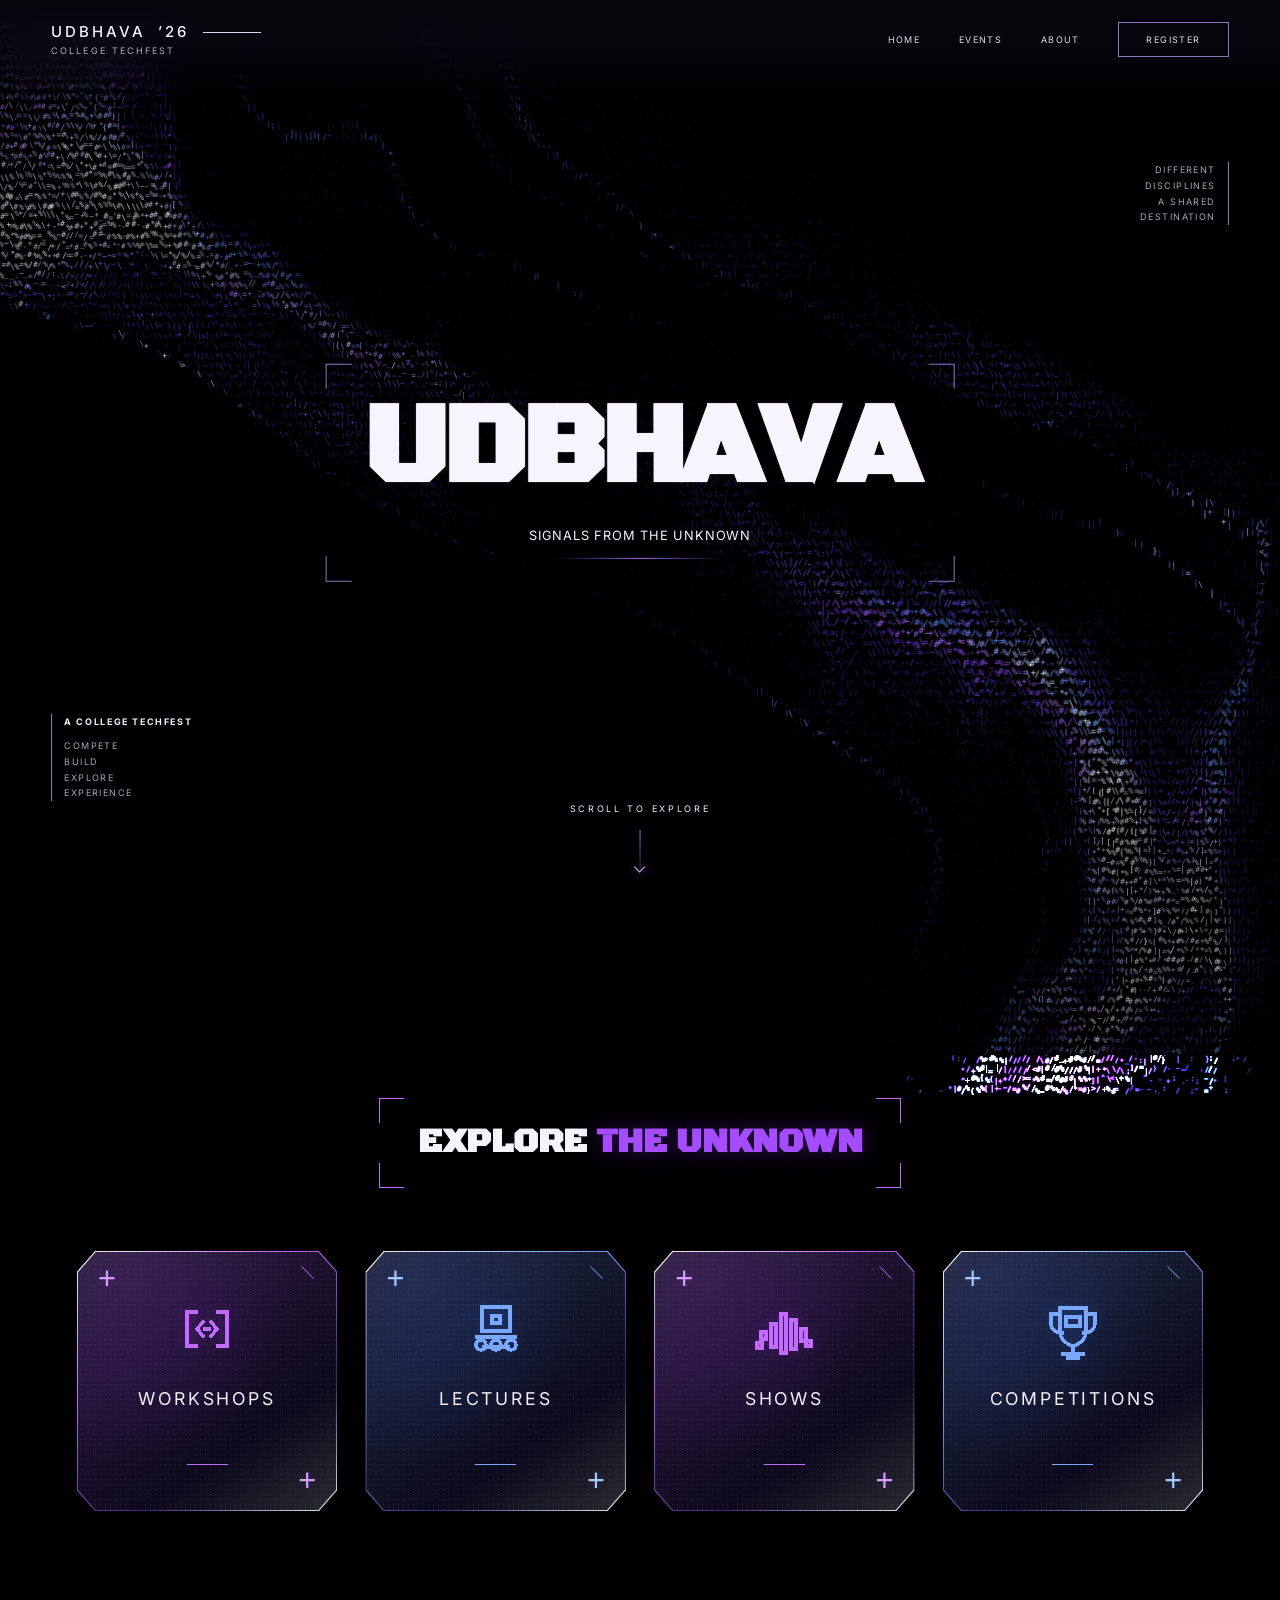
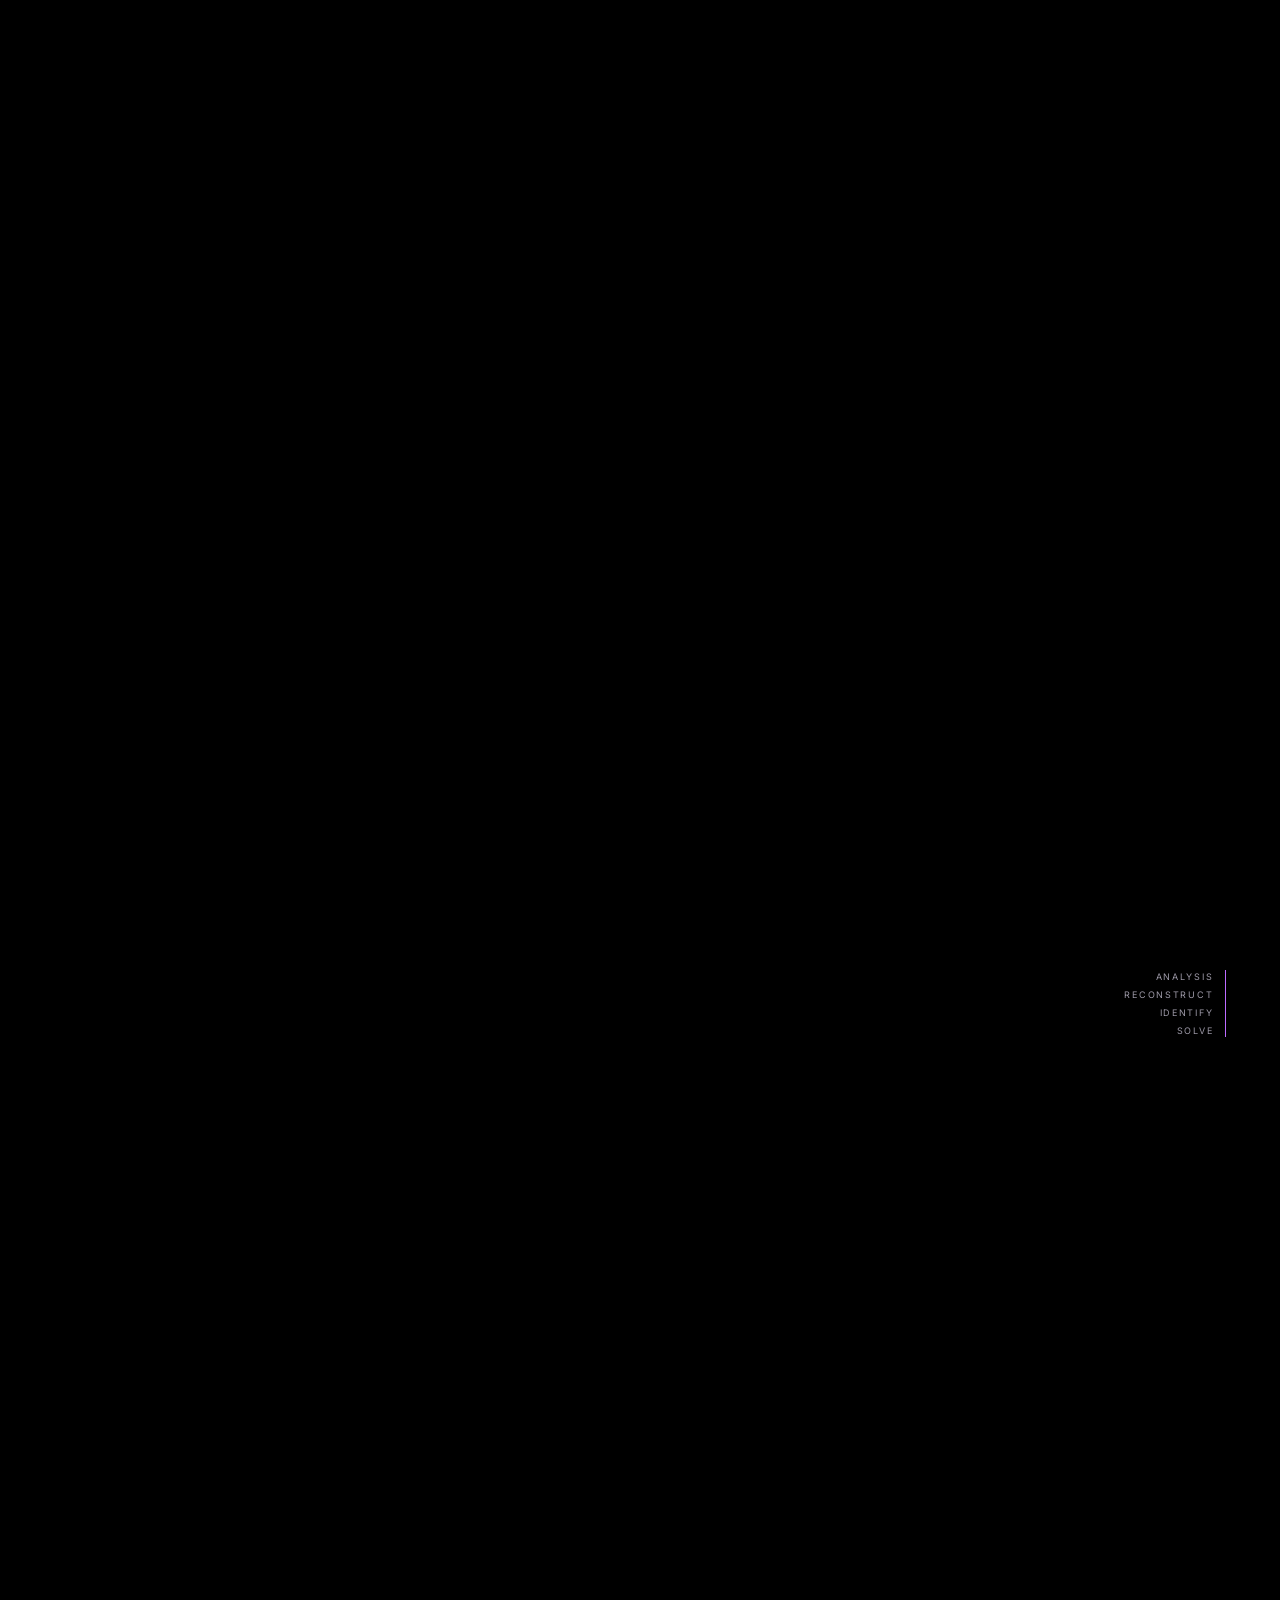
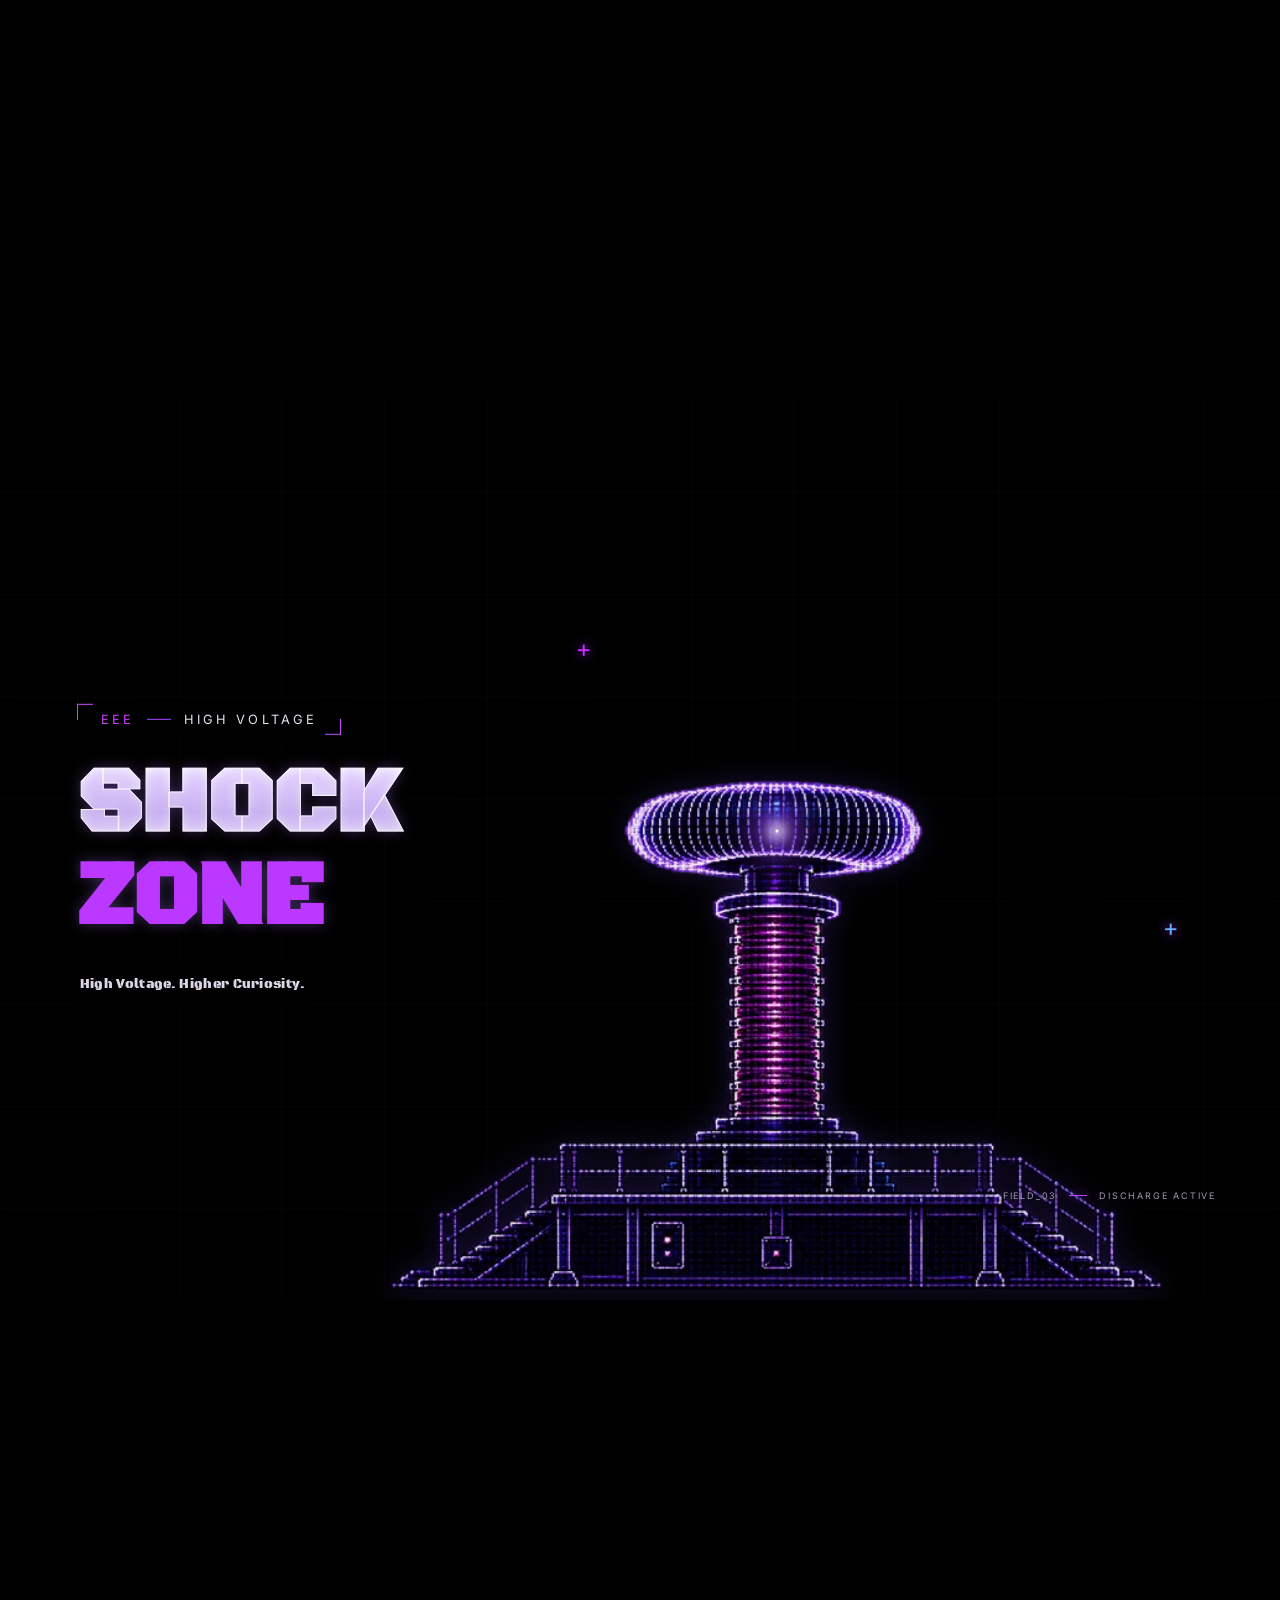
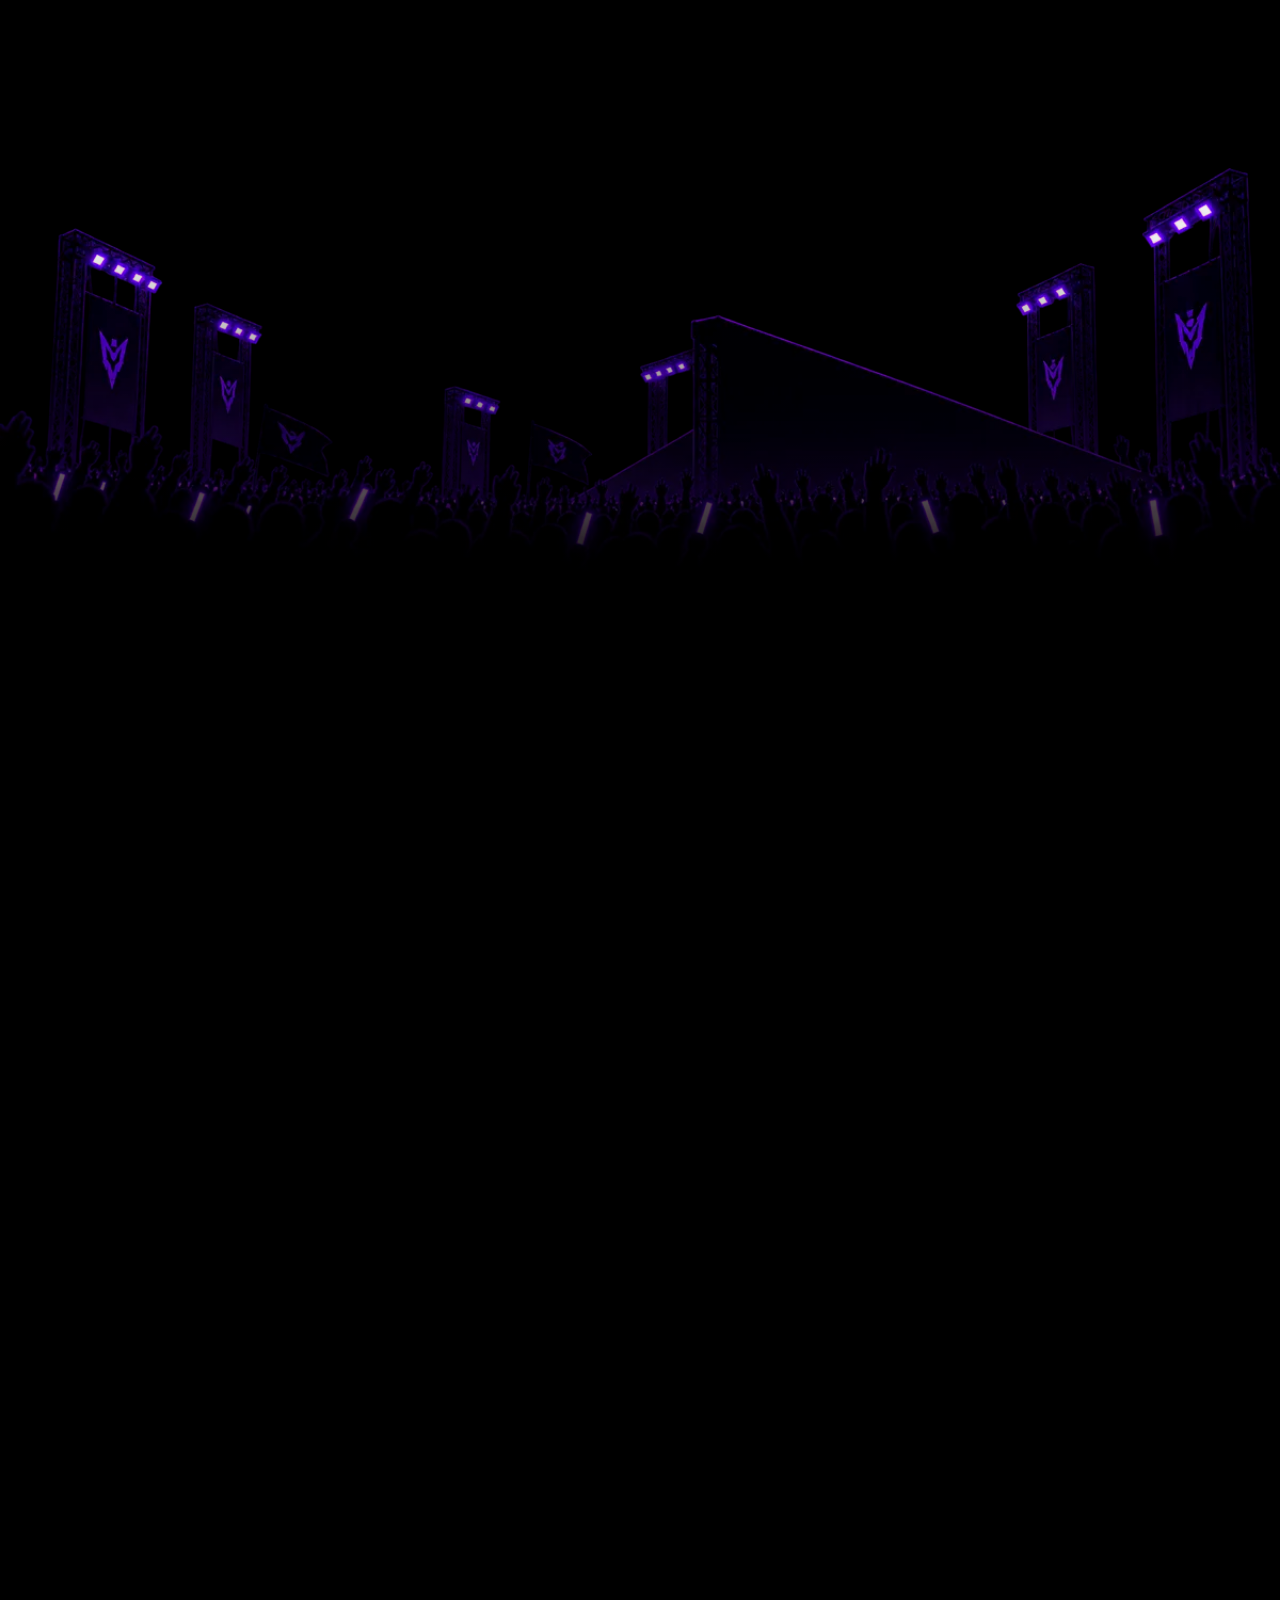
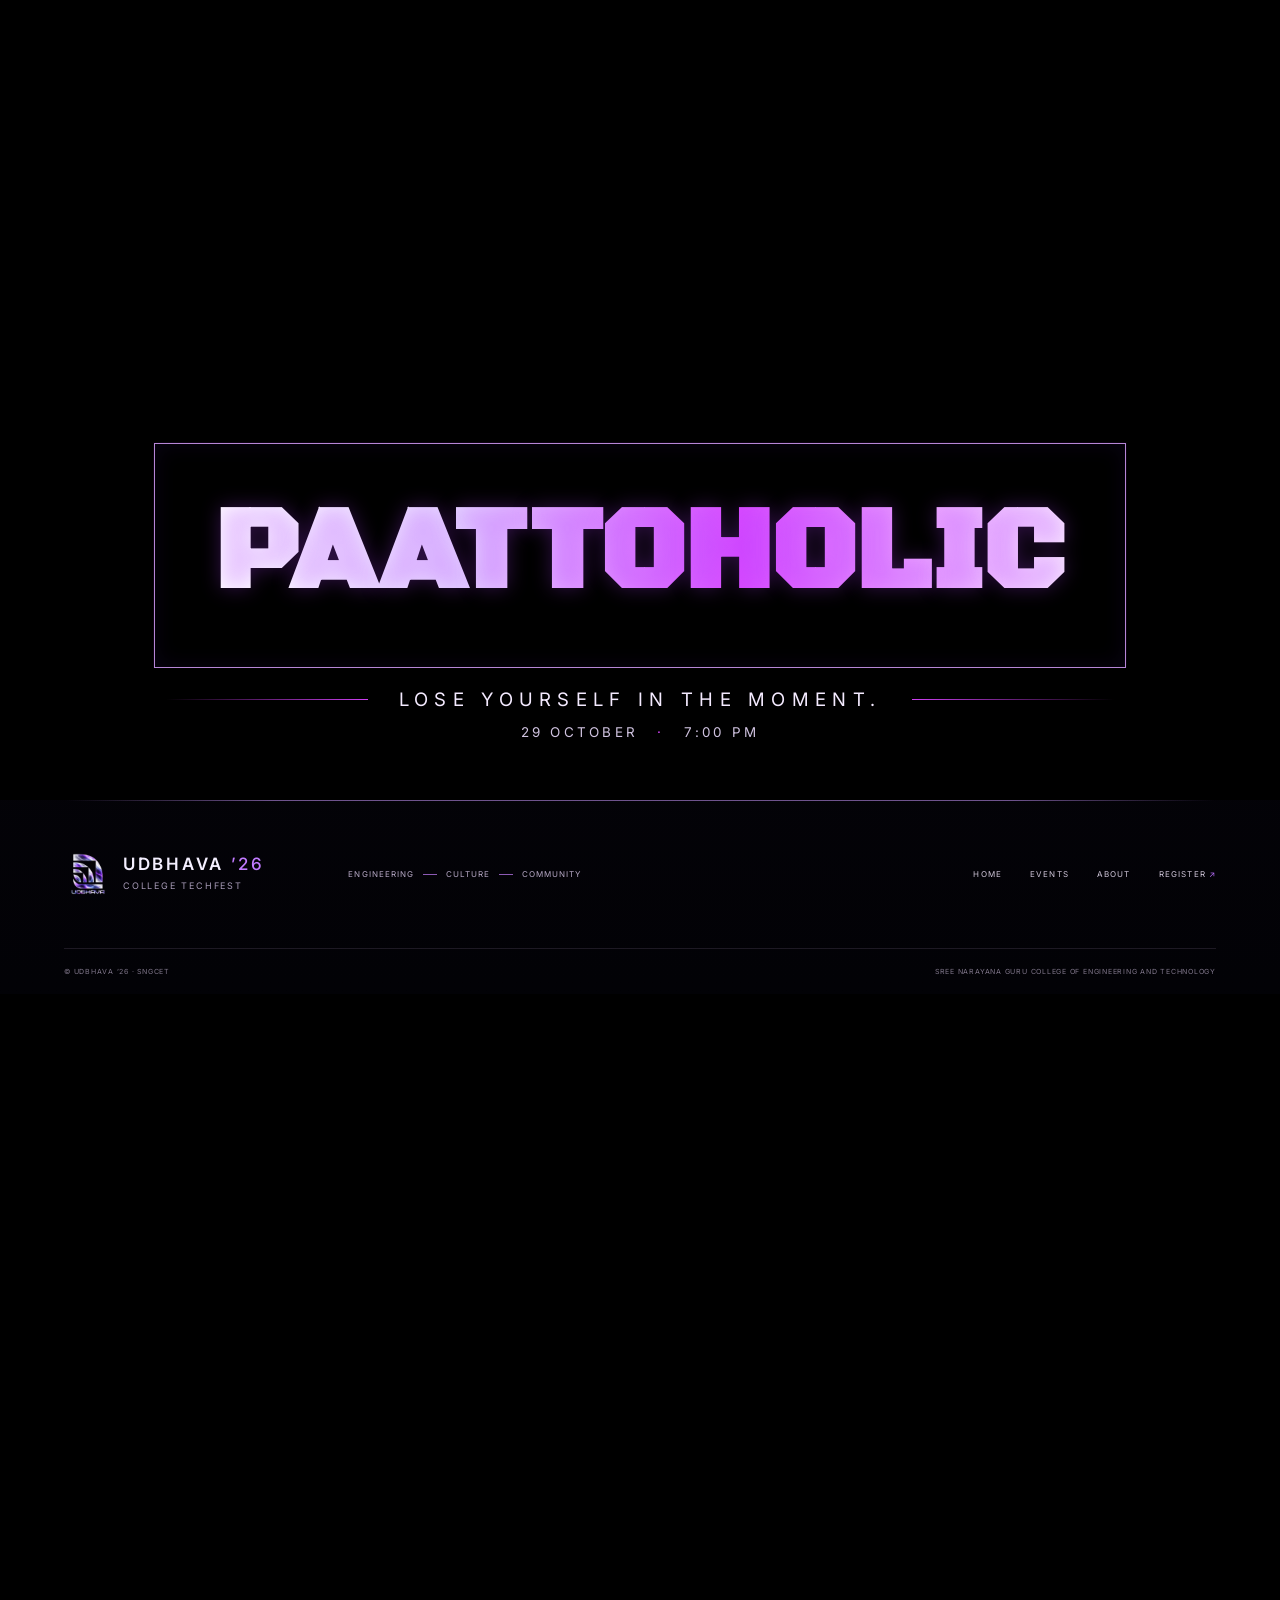
==== commit 0cd51ad7: "Add PAATTOHOLIC ASCII particle reveal" ====
--- a/index.html
+++ b/index.html
@@ -18,7 +18,7 @@
   <link rel="stylesheet" href="./src/shock.css?v=shorter-mobile-shock-gap-20261014">
   <link rel="stylesheet" href="./src/bike-stunt.css?v=lower-mobile-crowd-20261014">
   <link rel="stylesheet" href="./src/soccer.css?v=compact-mobile-sections-20261014">
-  <link rel="stylesheet" href="./src/paattoholic.css?v=lower-artist-crop-20261014">
+  <link rel="stylesheet" href="./src/paattoholic.css?v=ascii-particle-reveal-20261023">
   <link rel="stylesheet" href="./src/site-footer.css">
   <link rel="stylesheet" href="./typography.css?v=unified-event-title-scale-20261014">
 </head>
@@ -229,7 +229,6 @@
 
     <section class="paattoholic-section" id="paattoholic" aria-labelledby="paattoholic-title">
       <div class="paattoholic-performer-window">
-        <canvas class="paattoholic-reveal" aria-hidden="true"></canvas>
         <img class="paattoholic-performer" src="./src/assets/paattoholic-artist.webp" alt="PAATTOHOLIC performer shown from the waist or knees up with arms raised" width="1024" height="1536" loading="lazy" decoding="async" srcset="./src/assets/paattoholic-artist-mobile.webp 780w, ./src/assets/paattoholic-artist.webp 1024w" sizes="(max-width: 700px) 100vw, 1024px">
       </div>
 
@@ -250,7 +249,7 @@
   <script defer src="./src/shock.js"></script>
   <script defer src="./src/bike-stunt.js?v=snappier-jump-crowd-seam-20261014"></script>
   <script defer src="./src/soccer.js?v=curved-robot-ball-passes-20261014"></script>
-  <script defer src="./src/paattoholic.js?v=preserve-cutout-alpha-20261014"></script>
+  <script type="module" src="./src/paattoholic.js?v=ascii-particle-reveal-20261023"></script>
   <script defer src="./src/site-footer.js?v=20261014-nav4"></script>
 </body>
 </html>
--- a/styles.css
+++ b/styles.css
@@ -37,3 +37,8 @@
 }
 @media(max-height:740px) and (max-width:700px){.hero{min-height:620px}.bottom-left{bottom:9%}.scroll-cue{bottom:2%}}
 @media(prefers-reduced-motion:reduce){html{scroll-behavior:auto}*,*:before,*:after{transition:none!important;animation:none!important}}
+
+@media (pointer: coarse) {
+  .topbar::before { -webkit-backdrop-filter: none; backdrop-filter: none; }
+  .scroll-cue i::after { filter: none; }
+}
--- a/src/explore.css
+++ b/src/explore.css
@@ -194,6 +194,19 @@
   .explore-card:focus-visible .card-icon { transform: scale(1.1); filter: drop-shadow(0 0 13px var(--card-glow)); }
 }
 
+@media (pointer: coarse) {
+  .explore-card { -webkit-backdrop-filter: none; backdrop-filter: none; }
+  .explore-card::before,
+  .card-icon { filter: none; }
+  .explore-card:hover .card-icon,
+  .explore-card:focus-visible .card-icon { filter: none; }
+  .explore-card { transition: transform 650ms cubic-bezier(.2,.7,.2,1), opacity 650ms ease; }
+  .card-icon { transition: transform 300ms ease; }
+  .card-rule { box-shadow: none; }
+  .explore-card:hover,
+  .explore-card:focus-visible { filter: none; }
+}
+
 @media (max-width: 900px) {
   .explore-section { min-height: auto; padding: 12svh 6vw 7svh; }
   .explore-heading { padding: 17px 13px; }
--- a/src/investigation.css
+++ b/src/investigation.css
@@ -302,3 +302,23 @@
   .connection { opacity: .62; stroke-dasharray: none !important; stroke-dashoffset: 0 !important; transition: none !important; }
   .evidence-node,.node-focus,.evidence-focus-marker { opacity: 1; transform: none; transition: none; }
 }
+
+@media (pointer: coarse) {
+  .connection { stroke-dasharray: none !important; stroke-dashoffset: 0 !important; transition: opacity 180ms ease; }
+  .grid-line { stroke-dasharray: none; }
+  .evidence-item { clip-path: none; transform: translateY(6px); }
+  .evidence-item.is-decoded { transform: none; }
+  .evidence-item,
+  .evidence-fingerprint { box-shadow: inset 0 0 0 1px rgba(17,15,23,.9); }
+  .evidence-image,
+  .evidence-fingerprint .evidence-image,
+  .fingerprint-glow,
+  .node-focus { filter: none; }
+  .evidence-focus-marker { box-shadow: inset 0 0 0 1px rgba(255,255,255,.35); }
+  .evidence-focus-marker::after { box-shadow: none; }
+}
+
+@media (pointer: coarse) and (prefers-reduced-motion: no-preference) {
+  .connection { transition: opacity 180ms ease; }
+  .evidence-item { transition: opacity 300ms ease, transform 300ms ease; }
+}
--- a/src/robot.css
+++ b/src/robot.css
@@ -167,3 +167,7 @@
   .robot-content h2,.robot-finish,.robot-stage figcaption,
   .robot-stage-cross,.robot-coordinates { opacity: 1; }
 }
+
+@media (pointer: coarse) {
+  .robot-vehicle { filter: none; }
+}
--- a/src/shock.css
+++ b/src/shock.css
@@ -171,3 +171,9 @@
 @media (prefers-reduced-motion: reduce) {
   .shock-section *, .shock-section *::before, .shock-section *::after { animation: none !important; }
 }
+
+@media (pointer: coarse) {
+  .shock-coil-frame { filter: none; }
+  .shock-terminal,
+  .shock-readout i { box-shadow: none; }
+}
--- a/src/bike-stunt.css
+++ b/src/bike-stunt.css
@@ -120,7 +120,6 @@
   --bike-end-x: 0px;
   transform: translate3d(var(--bike-end-x), 0, 0) rotate(-8deg);
   transform-origin: 55% 55%;
-  will-change: transform, opacity;
   filter: brightness(1.65) drop-shadow(0 0 20px rgba(129, 48, 255, .48));
   pointer-events: none;
 }
@@ -134,6 +133,8 @@
   visibility: visible;
   animation: bike-stunt-jump .54s linear both;
 }
+
+.bike-stunt-section.jump-animating .bike-stunt-rider { will-change: transform, opacity; }
 
 .bike-stunt-section.text-ready .bike-stunt-copy {
   opacity: 1;
@@ -185,3 +186,9 @@
   .bike-stunt-ramp-crowd { opacity: .94; transform: translateX(-50%); }
   .bike-stunt-rider { opacity: 1; visibility: visible; transform: translate3d(var(--bike-end-x), 0, 0) rotate(-8deg); }
 }
+
+@media (pointer: coarse) {
+  .bike-stunt-copy::before { filter: none; }
+  .bike-stunt-ramp-crowd { filter: none; }
+  .bike-stunt-rider { filter: none; }
+}
--- a/src/soccer.css
+++ b/src/soccer.css
@@ -91,8 +91,10 @@
   place-items: center;
   pointer-events: none;
   transform: translate3d(-50%, -50%, 0);
-  will-change: transform, opacity;
 }
+
+.soccer-section.motion-active .soccer-robot,
+.soccer-section.motion-active .soccer-ball { will-change: transform; }
 
 .soccer-robot {
   z-index: 2;
@@ -168,3 +170,8 @@
   .soccer-robot { opacity: 1; }
   .soccer-ball { opacity: 1; }
 }
+
+@media (pointer: coarse) {
+  .soccer-robot--blue img,
+  .soccer-robot--magenta img { filter: none; }
+}
--- a/src/paattoholic.css
+++ b/src/paattoholic.css
@@ -2,7 +2,7 @@
   position: relative;
   z-index: 1;
   min-height: 100svh;
-  overflow: hidden;
+  overflow: visible;
   color: #f7f4ff;
   font-family: var(--font-body);
   background: transparent;
@@ -13,7 +13,7 @@
   z-index: 1;
   inset: 0 0 auto;
   height: 100svh;
-  overflow: hidden;
+  overflow: visible;
   pointer-events: none;
 }
 
@@ -31,7 +31,7 @@
   --hand-x: 8.7%;
   --hand-y: 44%;
   top: 0;
-  left: 50%;
+  left: calc(50% - 50svh);
   display: block;
   height: 150svh;
   width: auto;
@@ -40,36 +40,24 @@
   object-position: center top;
   -webkit-mask-image: linear-gradient(to bottom, #000 0%, #000 61%, transparent 68%);
   mask-image: linear-gradient(to bottom, #000 0%, #000 61%, transparent 68%);
+  -webkit-mask-size: 100% 100%;
+  mask-size: 100% 100%;
+  -webkit-mask-repeat: no-repeat;
+  mask-repeat: no-repeat;
   opacity: 0;
-  transform: translate3d(-50%, 0, 0);
+  transform: none;
   transform-origin: center top;
   mix-blend-mode: screen;
   transition: none;
   user-select: none;
 }
 
-.paattoholic-reveal {
-  position: absolute;
-  z-index: 2;
-  top: 0;
-  left: 50%;
-  width: auto;
-  height: 150svh;
-  object-fit: contain;
-  object-position: center top;
-  -webkit-mask-image: linear-gradient(to bottom, #000 0%, #000 61%, transparent 68%);
-  mask-image: linear-gradient(to bottom, #000 0%, #000 61%, transparent 68%);
-  opacity: 0;
-  transform: translateX(-50%);
-  mix-blend-mode: screen;
-  transition: none;
-  pointer-events: none;
-}
-
-.paattoholic-section.is-materializing .paattoholic-reveal { opacity: 1; }
-.paattoholic-section.is-materializing .paattoholic-performer { opacity: 0; }
-.paattoholic-section.is-materialized .paattoholic-reveal { opacity: 0; }
 .paattoholic-section.is-materialized .paattoholic-performer { opacity: 1; }
+
+.paattoholic-section.is-particle-revealing .paattoholic-performer {
+  -webkit-mask-image: none;
+  mask-image: none;
+}
 
 .paattoholic-title-group {
   position: absolute;
@@ -188,19 +176,14 @@
   .paattoholic-section { min-height: auto; display: flex; flex-direction: column; padding-bottom: 7svh; }
   .paattoholic-performer-window { height: 100vw; }
   .paattoholic-performer {
-    left: 50%;
+    left: 0;
     width: 100vw;
     height: auto;
-    transform: translateX(-50%);
+    transform: none;
     object-fit: contain;
     -webkit-mask-image: linear-gradient(to bottom, #000 0%, #000 60%, transparent 70%);
     mask-image: linear-gradient(to bottom, #000 0%, #000 60%, transparent 70%);
     --hand-y: 44%;
-  }
-  .paattoholic-reveal {
-    left: 50%; width: 100vw; height: auto; transform: translateX(-50%);
-    -webkit-mask-image: linear-gradient(to bottom, #000 0%, #000 60%, transparent 70%);
-    mask-image: linear-gradient(to bottom, #000 0%, #000 60%, transparent 70%);
   }
   .paattoholic-title-group {
     position: relative;
@@ -240,15 +223,23 @@
 
 @media (prefers-reduced-motion: reduce) {
   .paattoholic-performer,
-  .paattoholic-reveal,
   .paattoholic-title-frame,
   .paattoholic-subtitle {
     opacity: 1;
     transform: none;
     transition: none;
   }
-  .paattoholic-performer { transform: translateX(-50%); }
-  .paattoholic-reveal { display: none; }
   .paattoholic-title-frame,
   .paattoholic-subtitle { clip-path: none; filter: none; }
 }
+
+@media (pointer: coarse) {
+  .paattoholic-title-group::before { filter: none; }
+  .paattoholic-title-frame,
+  .paattoholic-subtitle { filter: none; clip-path: none; }
+}
+
+@media (pointer: coarse) and (prefers-reduced-motion: no-preference) {
+  .paattoholic-title-frame,
+  .paattoholic-subtitle { transition: opacity .3s ease, transform .3s ease; }
+}
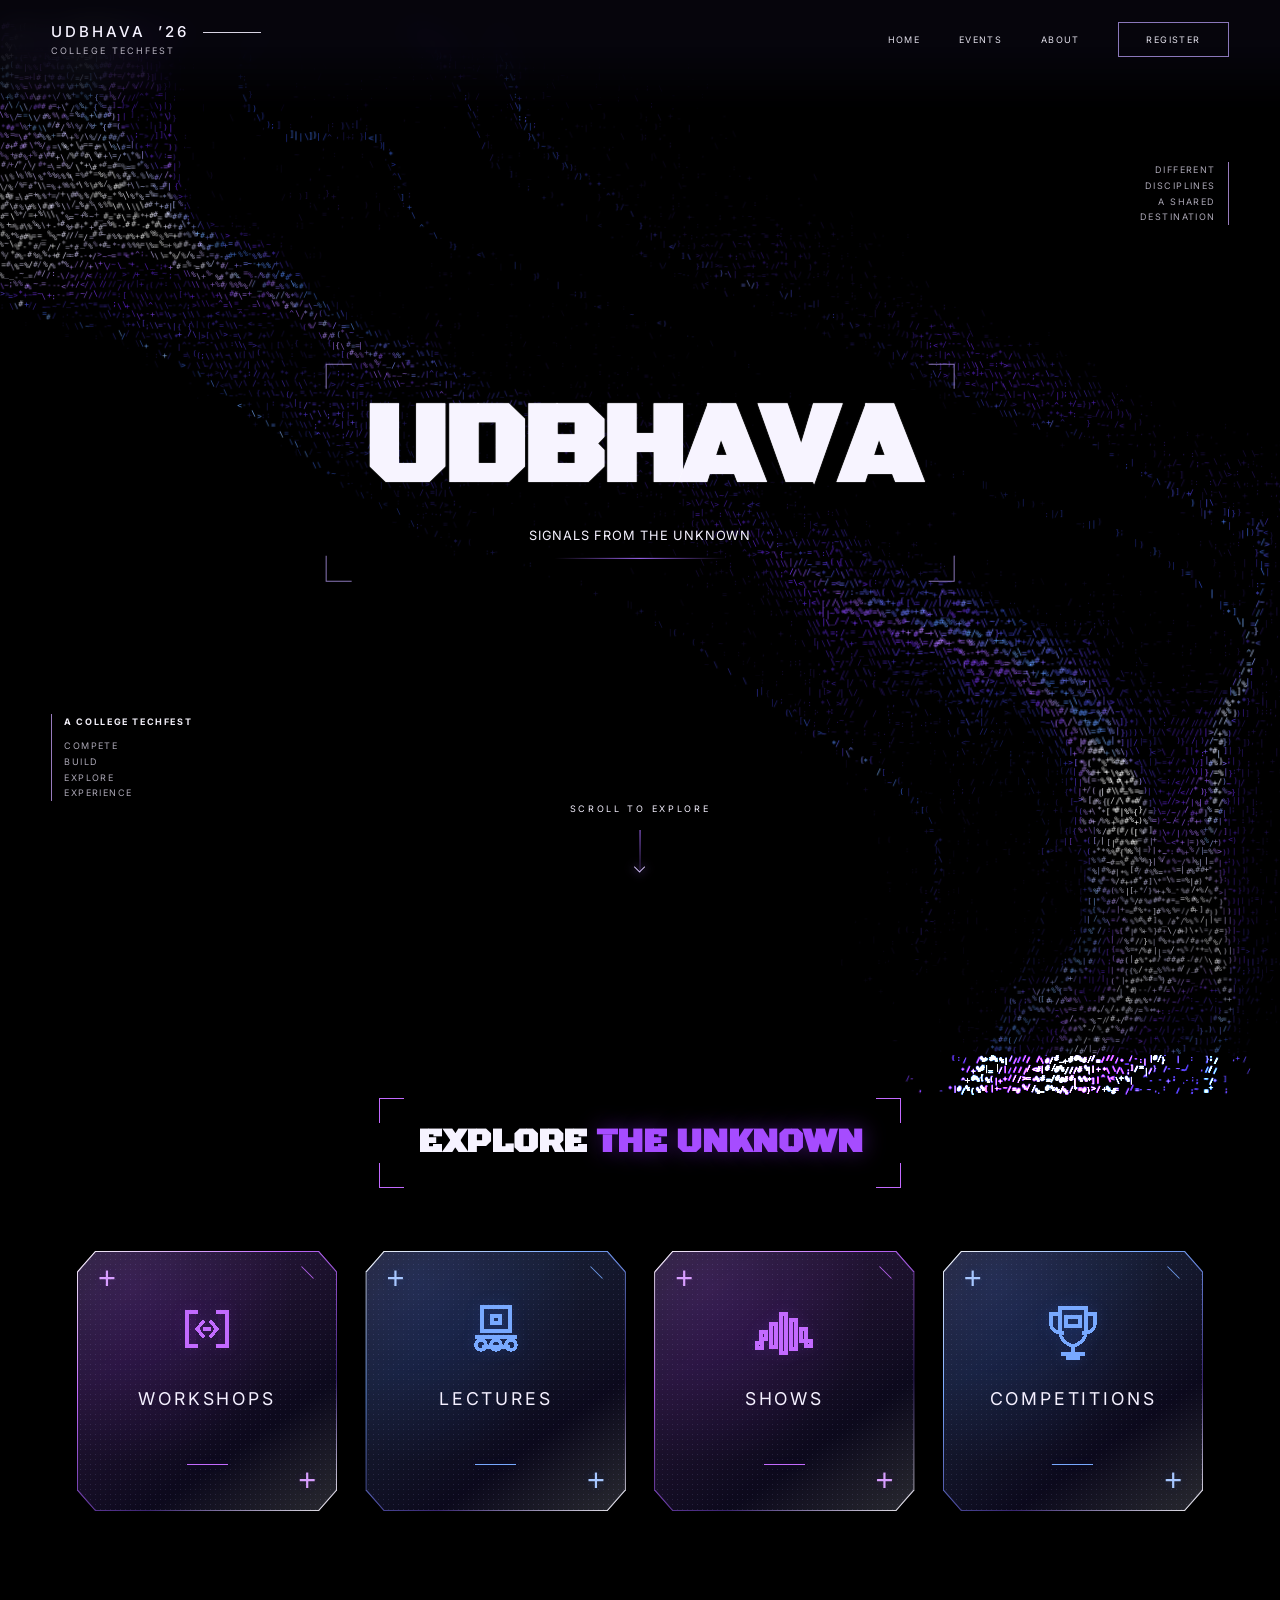
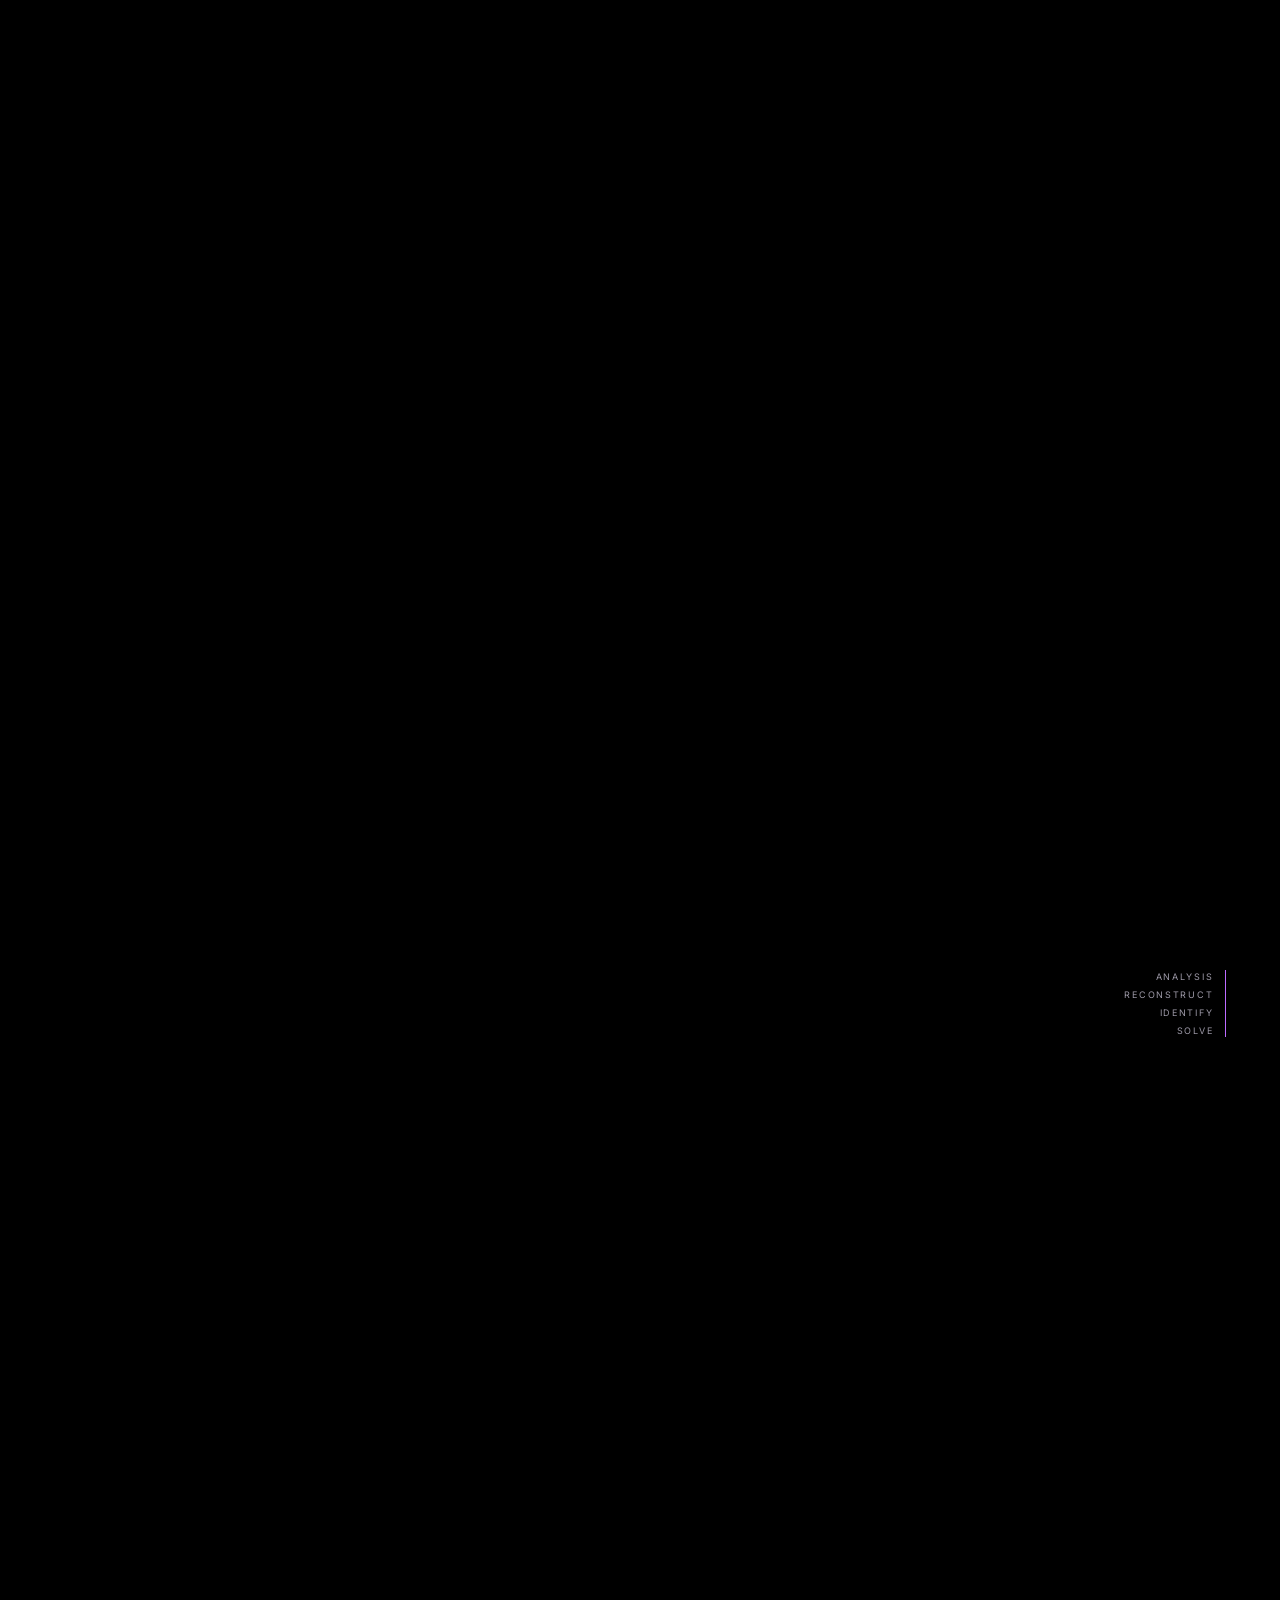
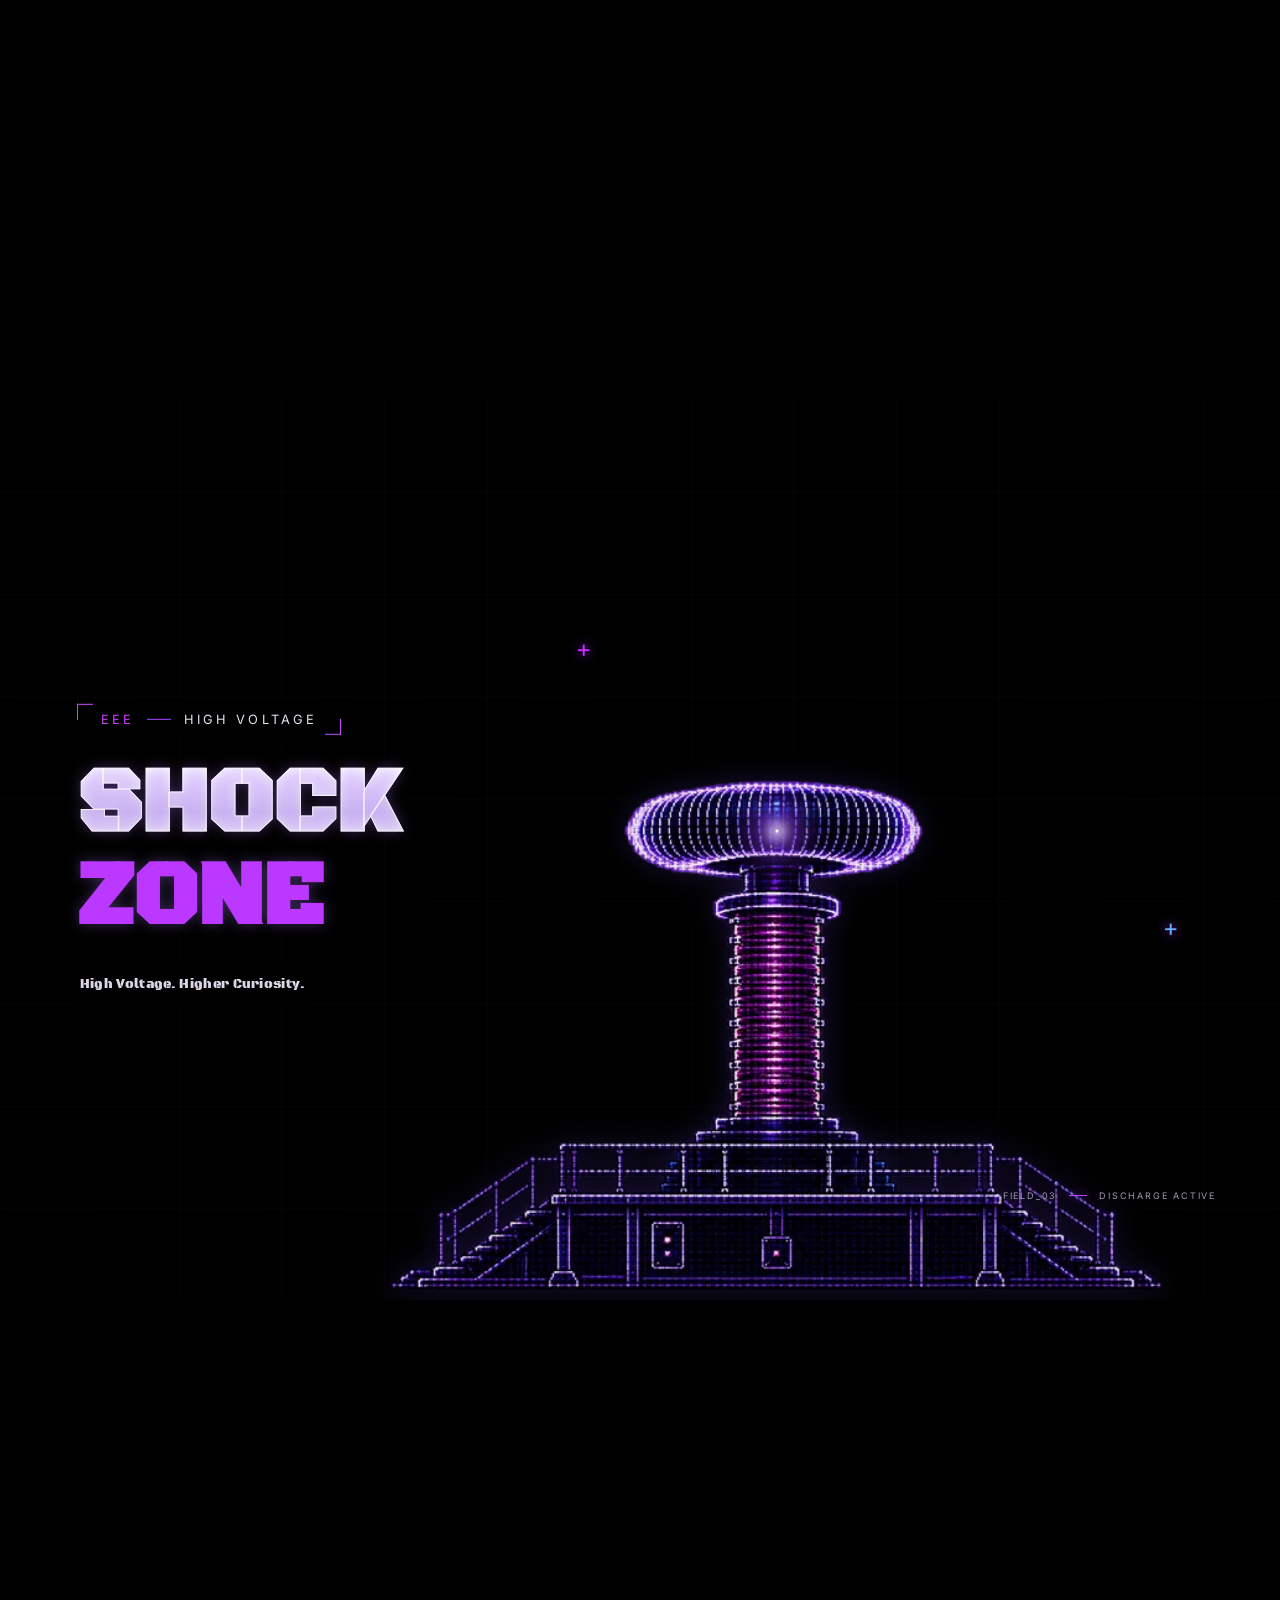
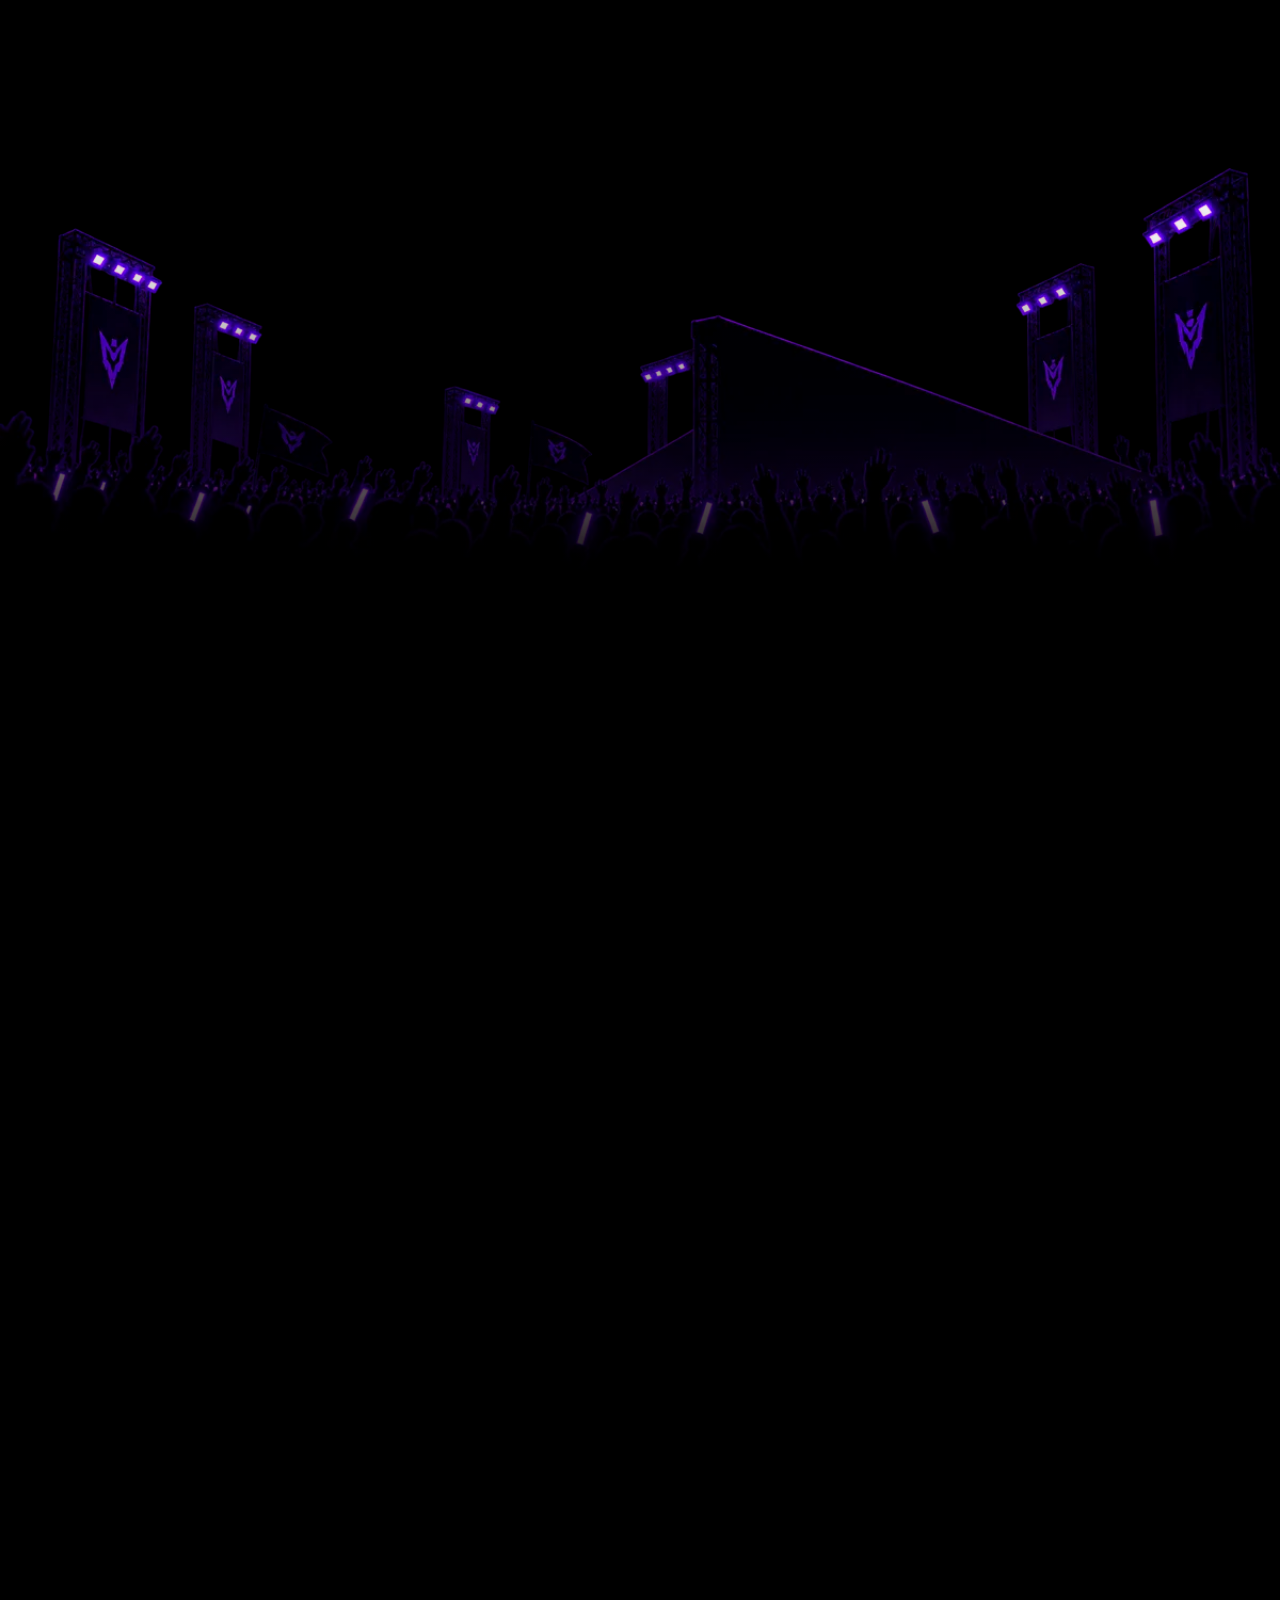
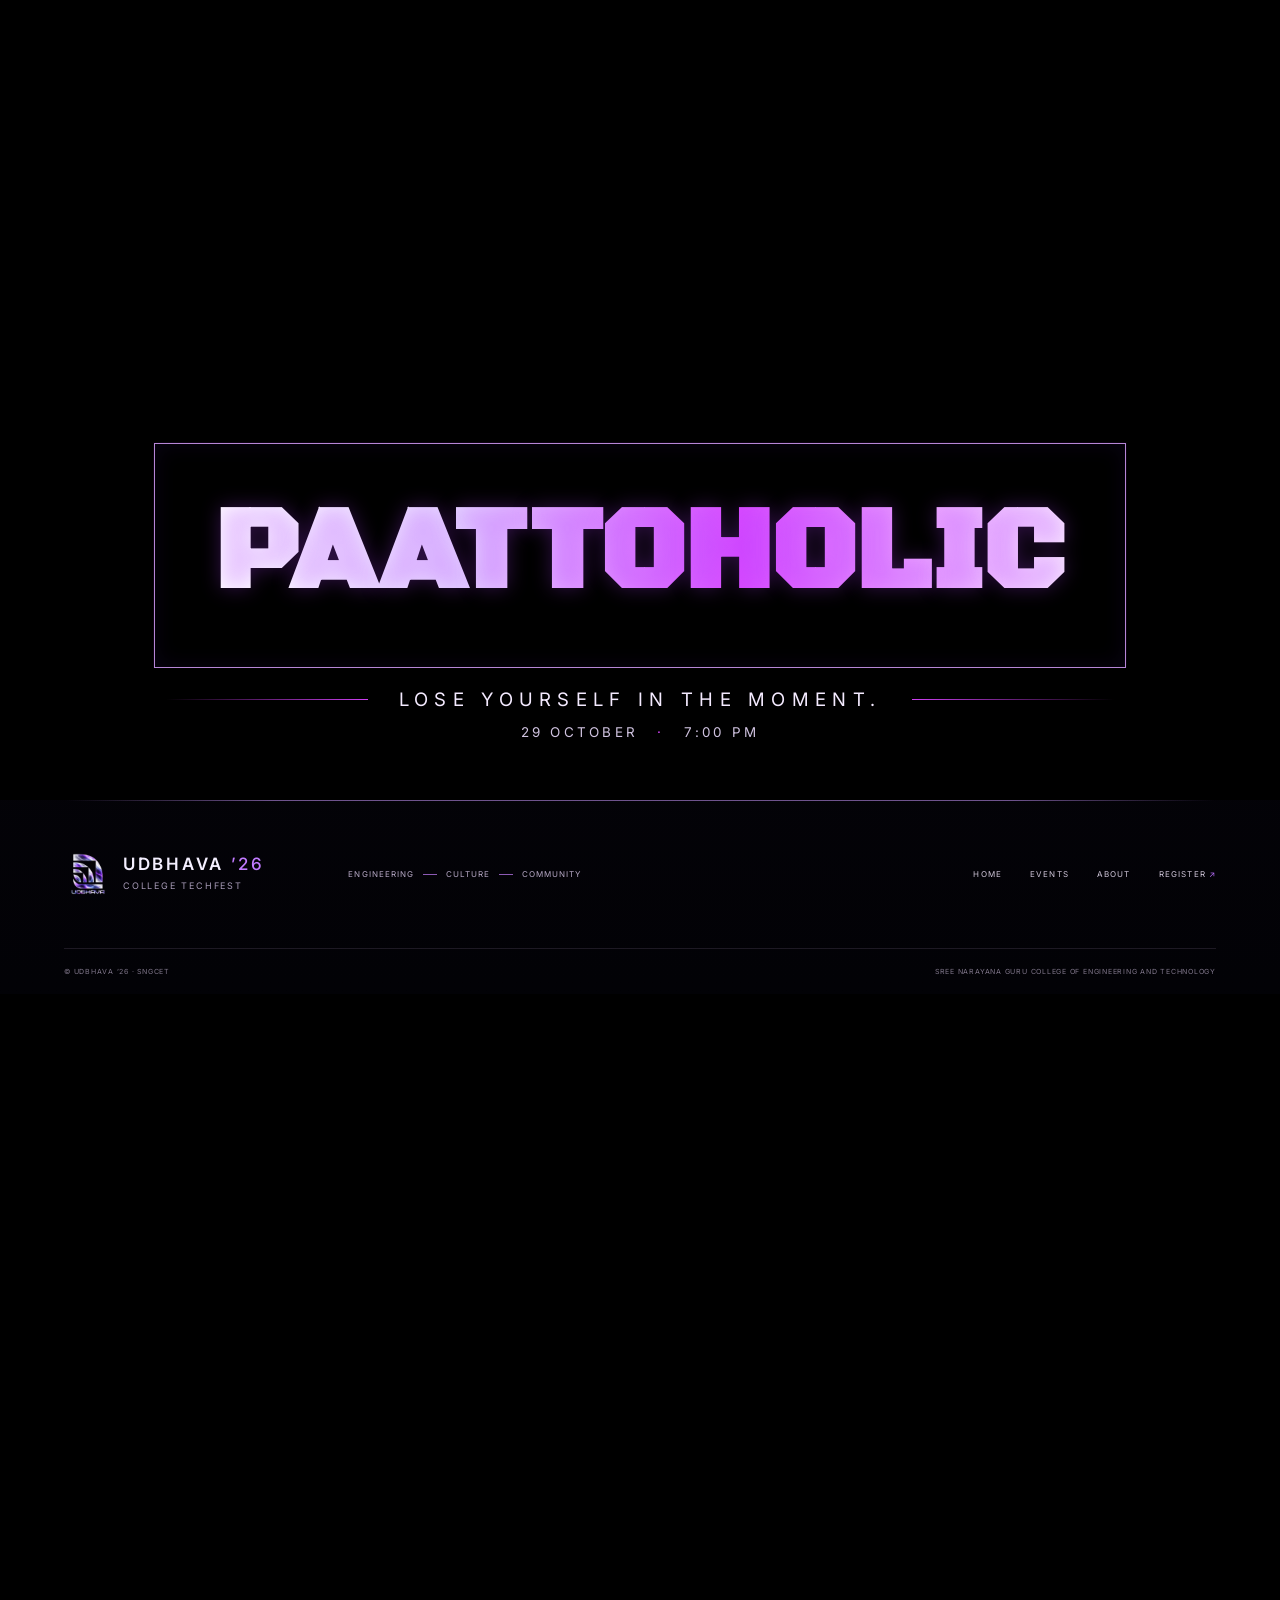
==== commit 4876c123: "Reserve robot illustration dimensions" ====
--- a/index.html
+++ b/index.html
@@ -144,7 +144,7 @@
         <figure class="robot-stage">
           <span class="robot-stage-cross robot-stage-cross--left" aria-hidden="true">+</span>
           <span class="robot-stage-cross robot-stage-cross--right" aria-hidden="true">+</span>
-          <svg class="robot-vehicle" viewBox="0 0 480 720" role="img" aria-labelledby="robot-image-title robot-image-desc">
+          <svg class="robot-vehicle" width="480" height="720" viewBox="0 0 480 720" role="img" aria-labelledby="robot-image-title robot-image-desc">
             <title id="robot-image-title">Flat line-following robot</title>
             <desc id="robot-image-desc">A blue top-down robot with a curved bow-shaped front sensor array and twin drive wheels.</desc>
             <g stroke="#090b16" stroke-linejoin="round" stroke-linecap="round">
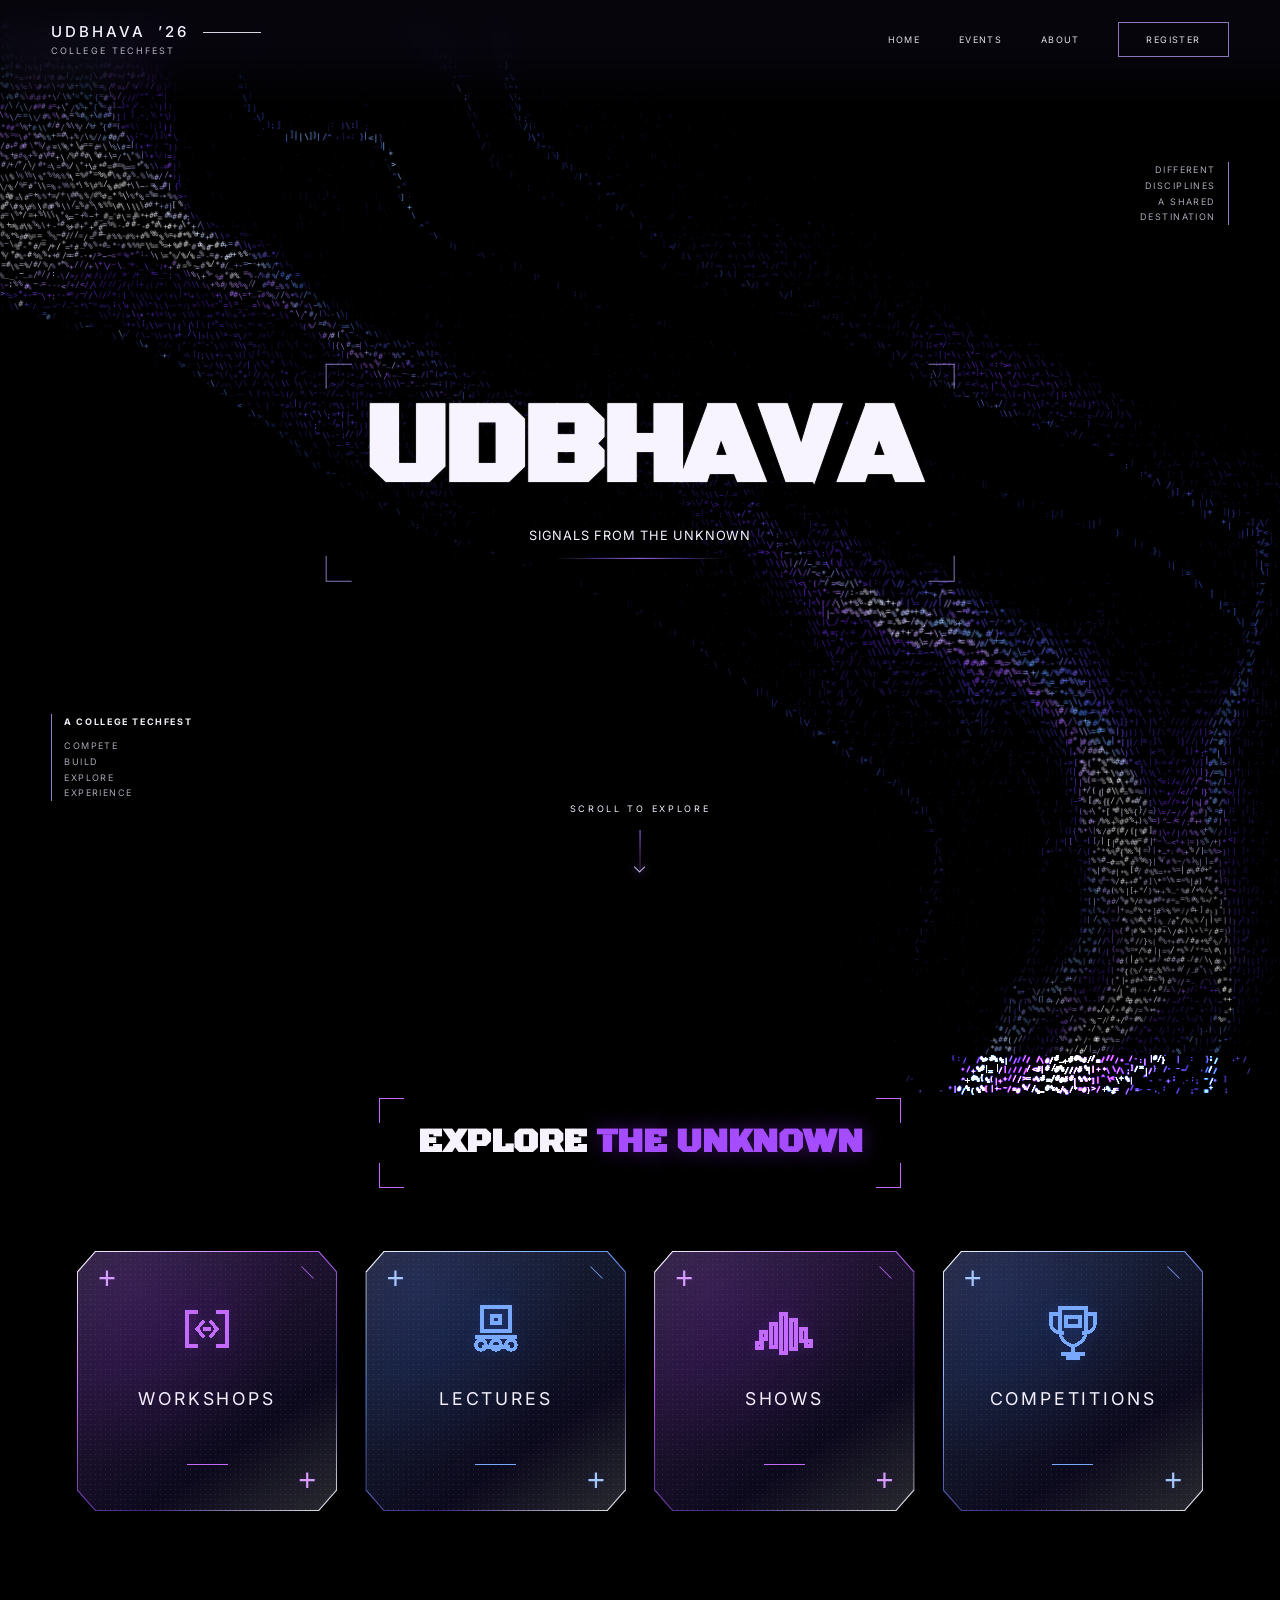
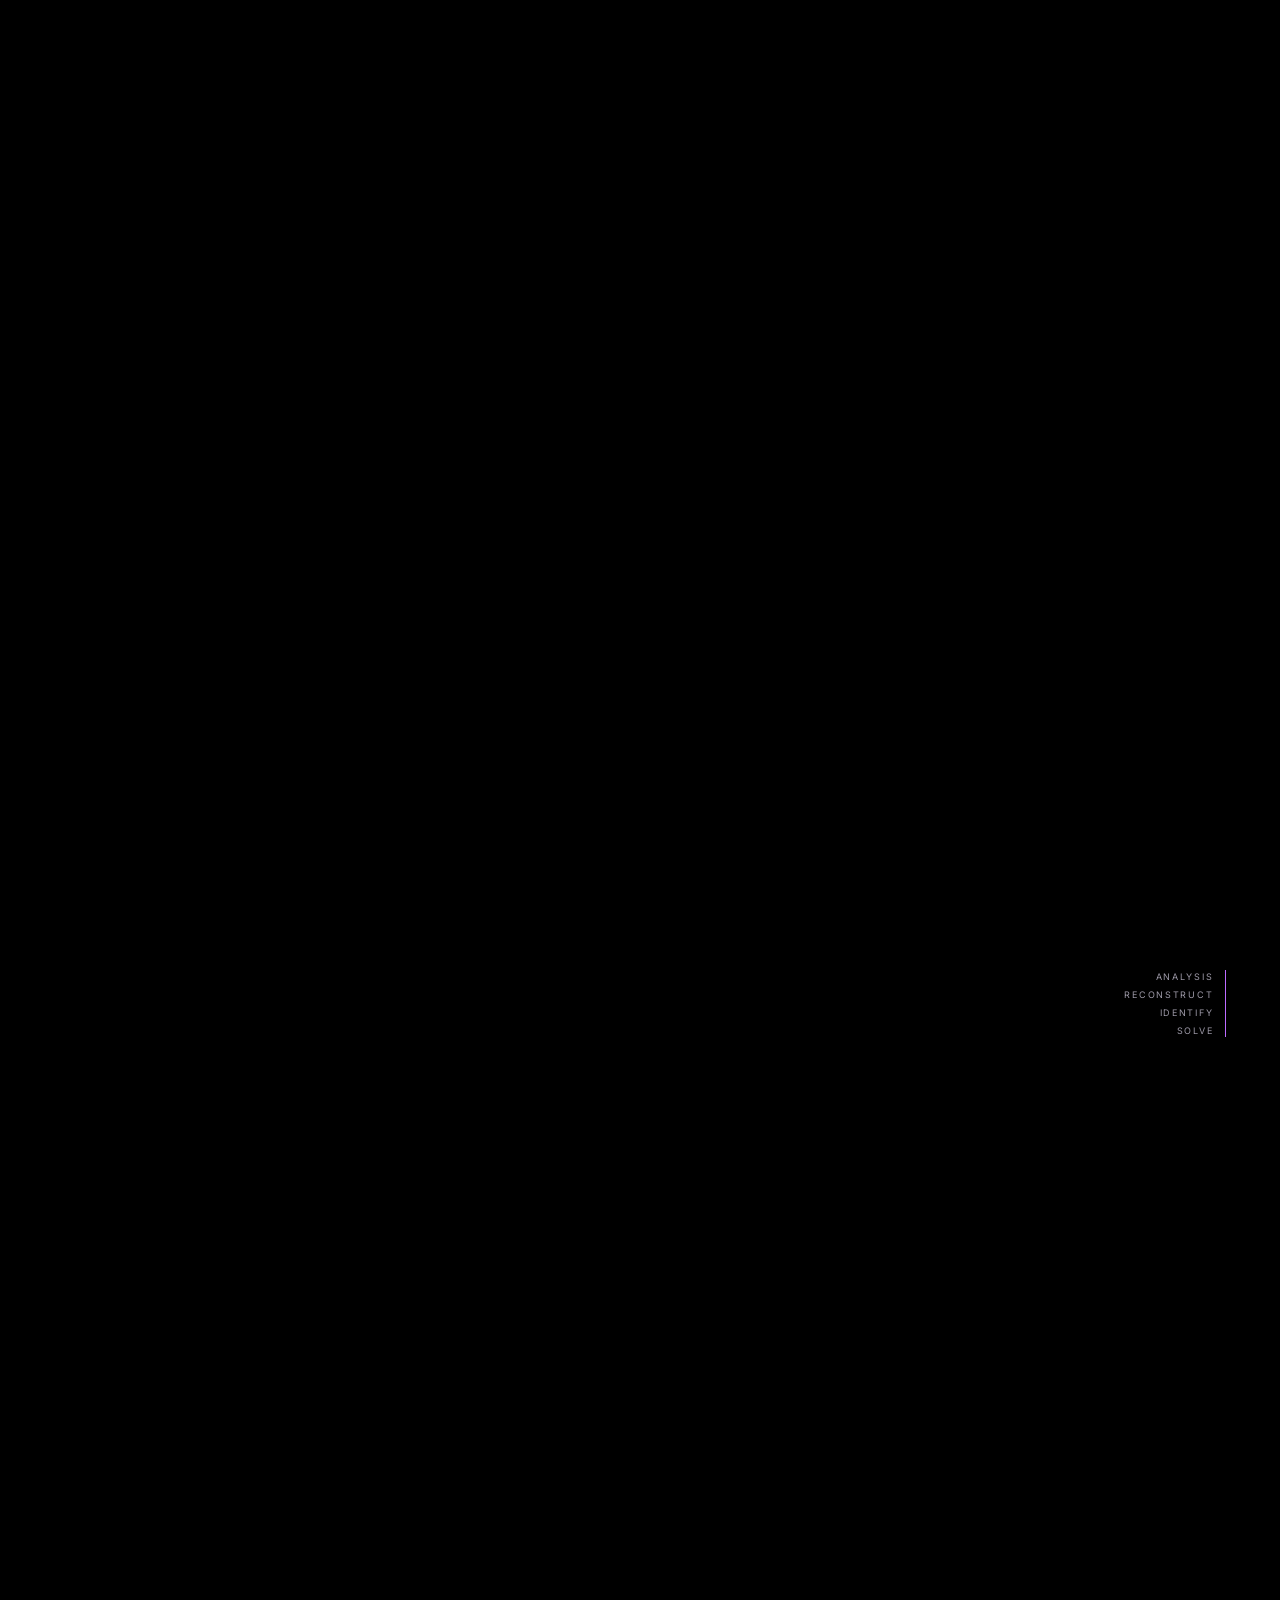
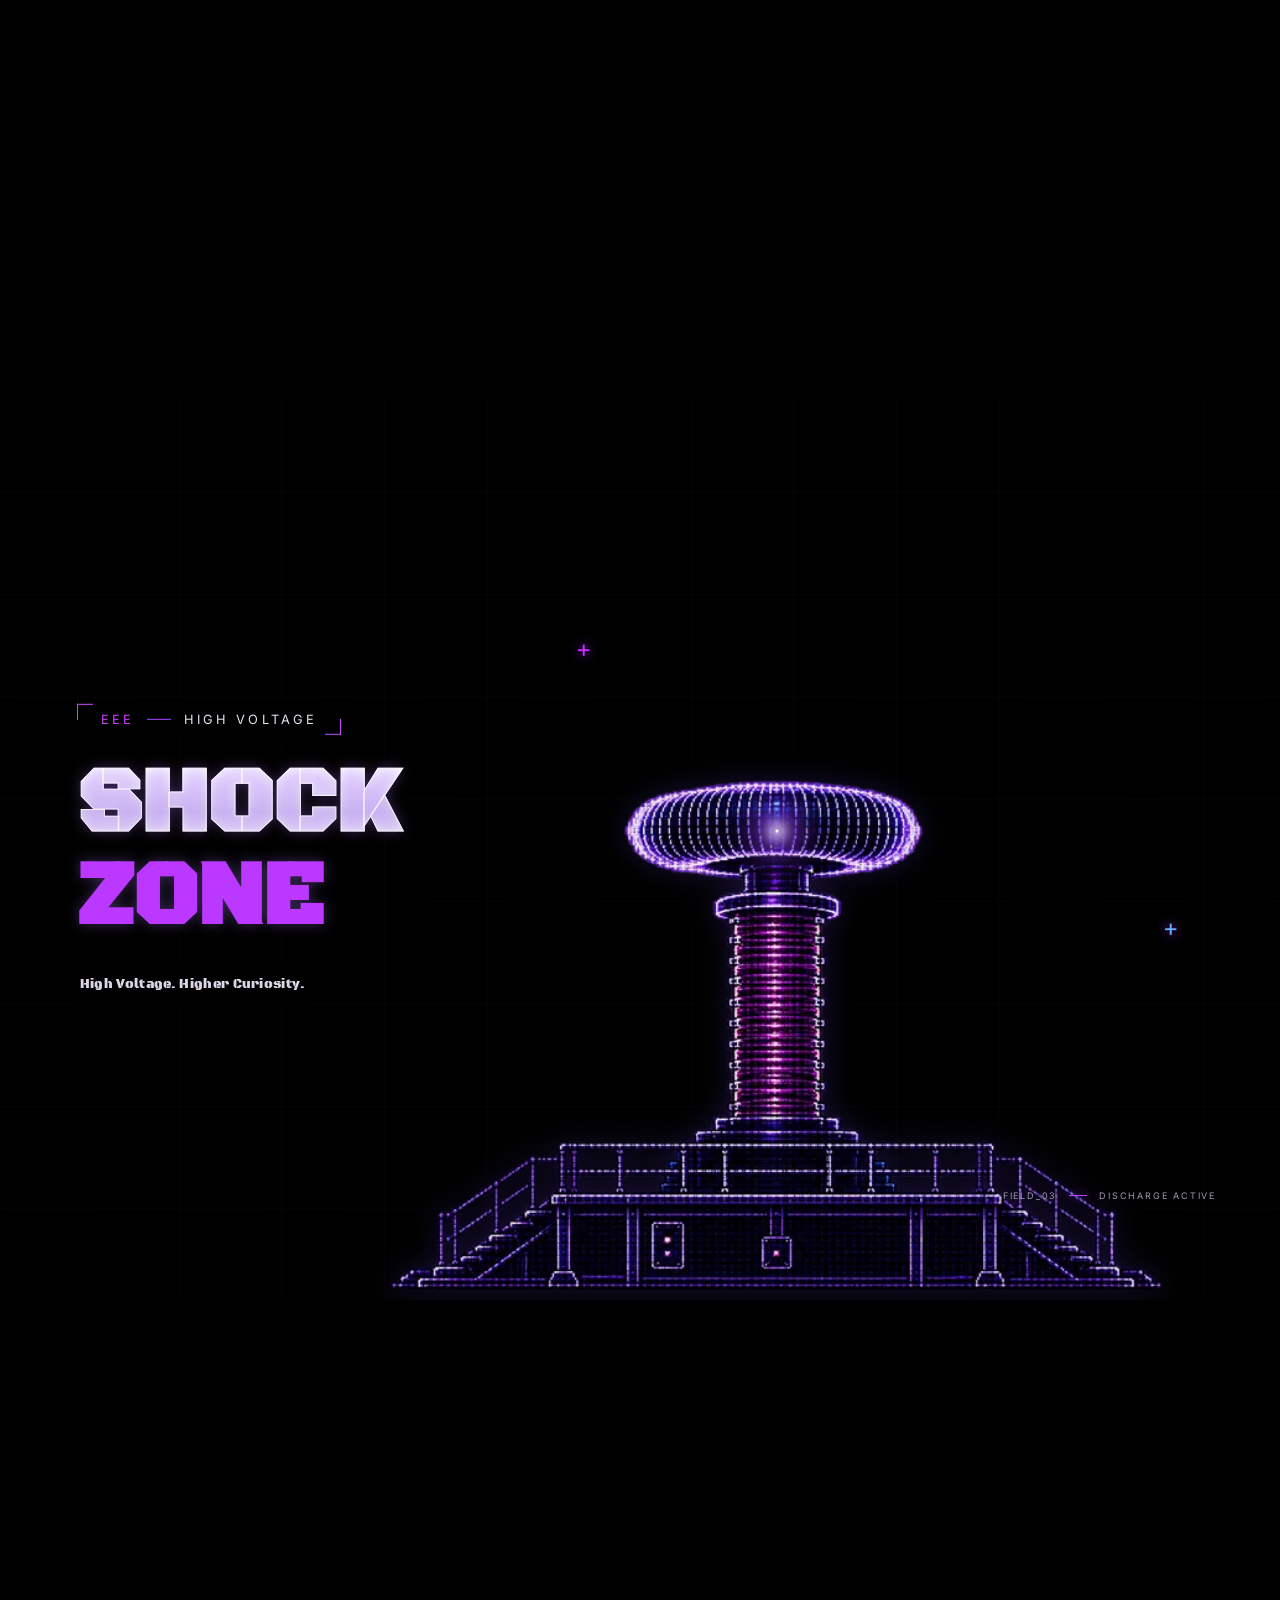
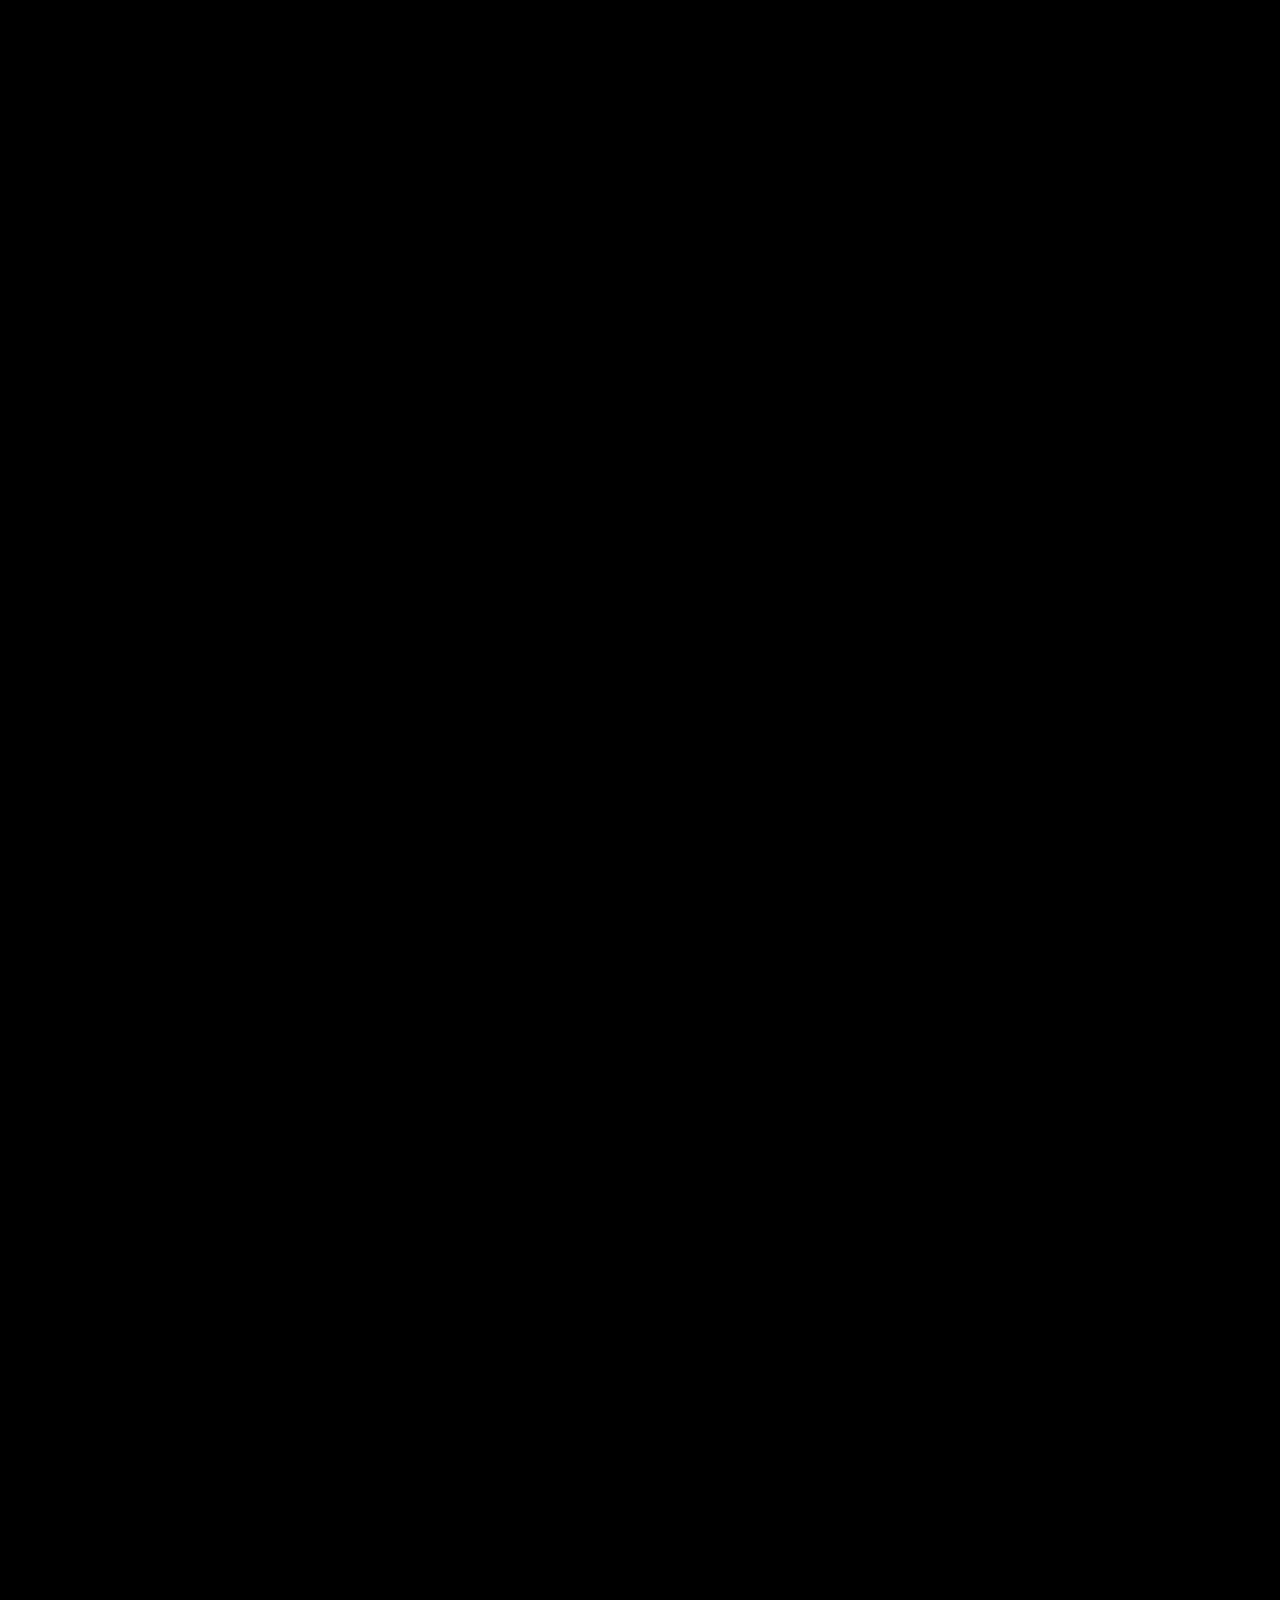
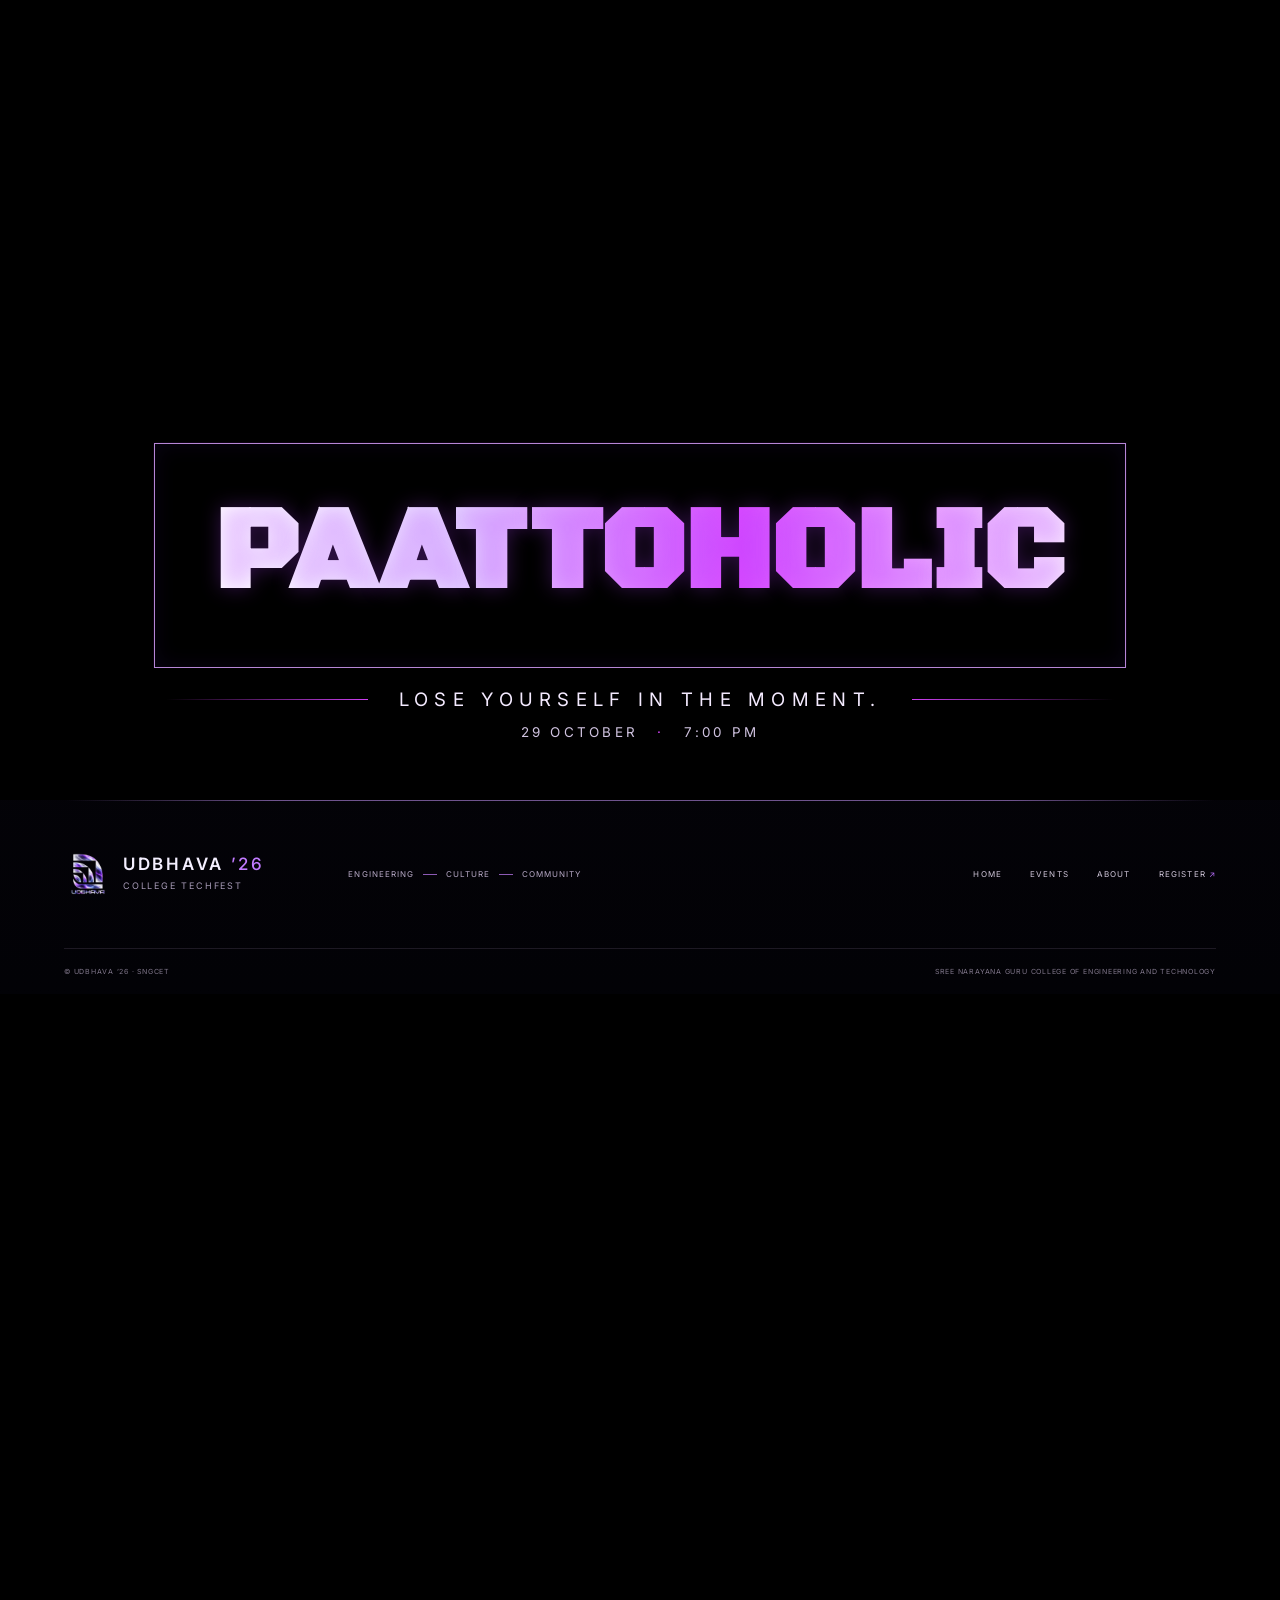
==== commit 6365cd65: "Fix nebula canvas overflow below footer" ====
--- a/index.html
+++ b/index.html
@@ -241,7 +241,7 @@
       </div>
     </section>
   </main>
-  <script defer src="./src/nebula-engine.js?v=cleaner-soccer-pitch-20261014"></script>
+  <script defer src="./src/nebula-engine.js?v=clip-box-v4-20261023"></script>
   <script defer src="./src/main.js?v=hero-tagline-spacing-20261014"></script>
   <script defer src="./src/explore.js"></script>
   <script defer src="./src/investigation.js"></script>
--- a/src/robot.css
+++ b/src/robot.css
@@ -154,9 +154,7 @@
 
 @media (max-width: 380px) {
   .robot-section,.robot-content { min-height: auto; }
-  .robot-content { padding-right: 4vw; padding-left: 4vw; }
   .robot-content h2,.robot-finish { font-size: clamp(2.65rem, 11.6vw, 3.15rem); }
-  .robot-stage { height: 320px; }
   .robot-vehicle { width: 29vw; }
 }
 
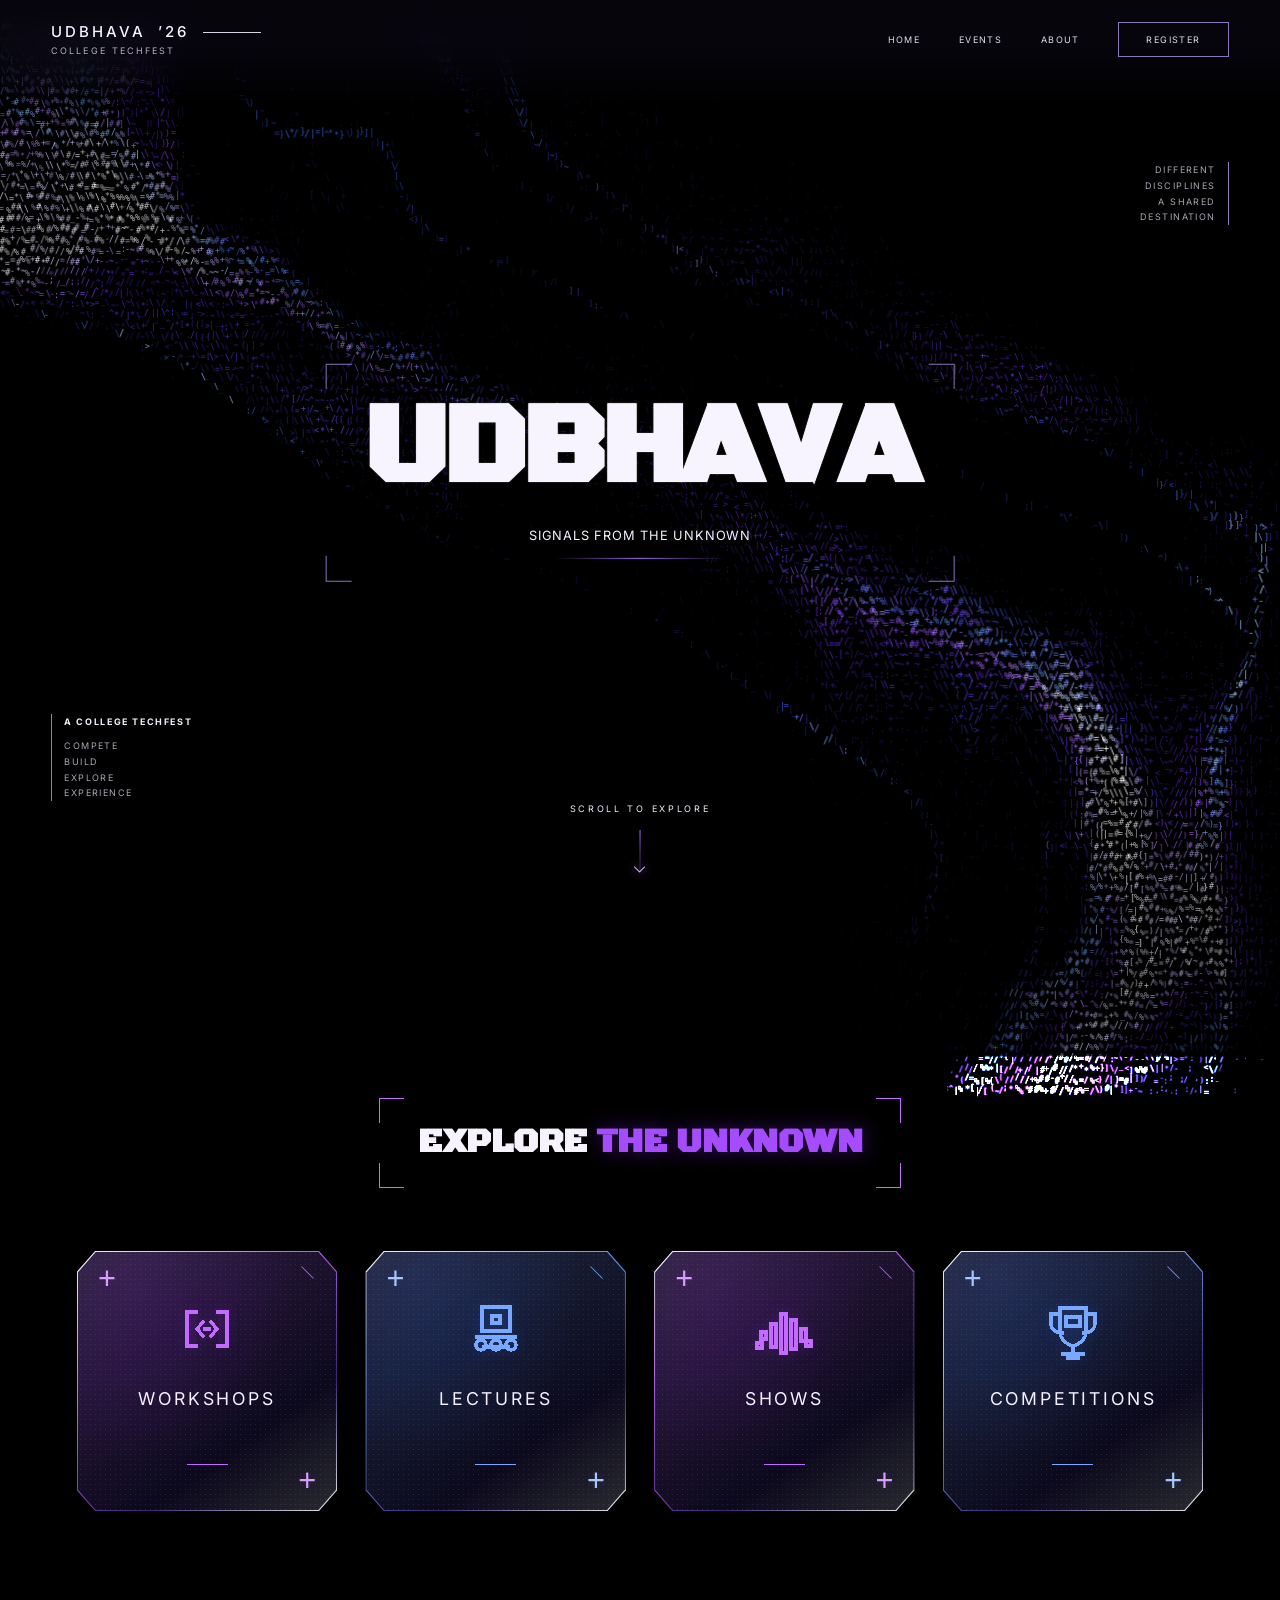
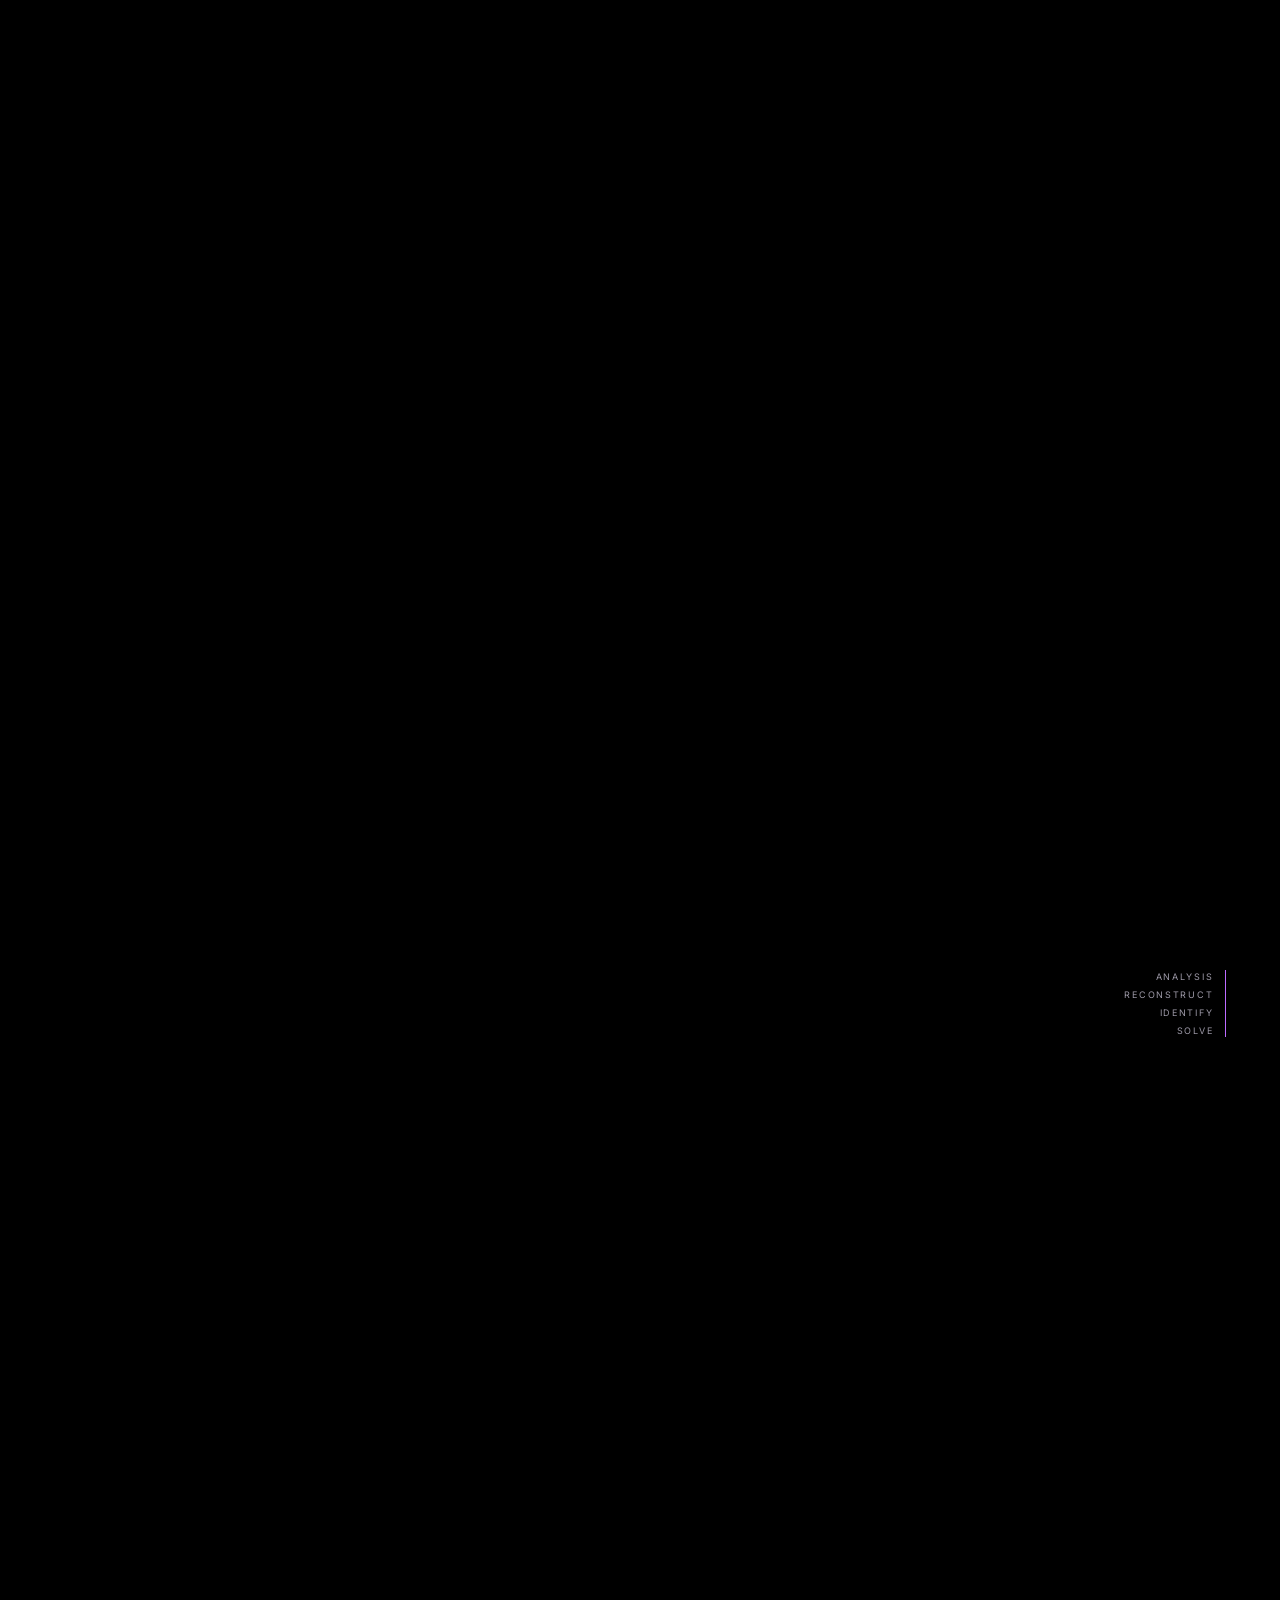
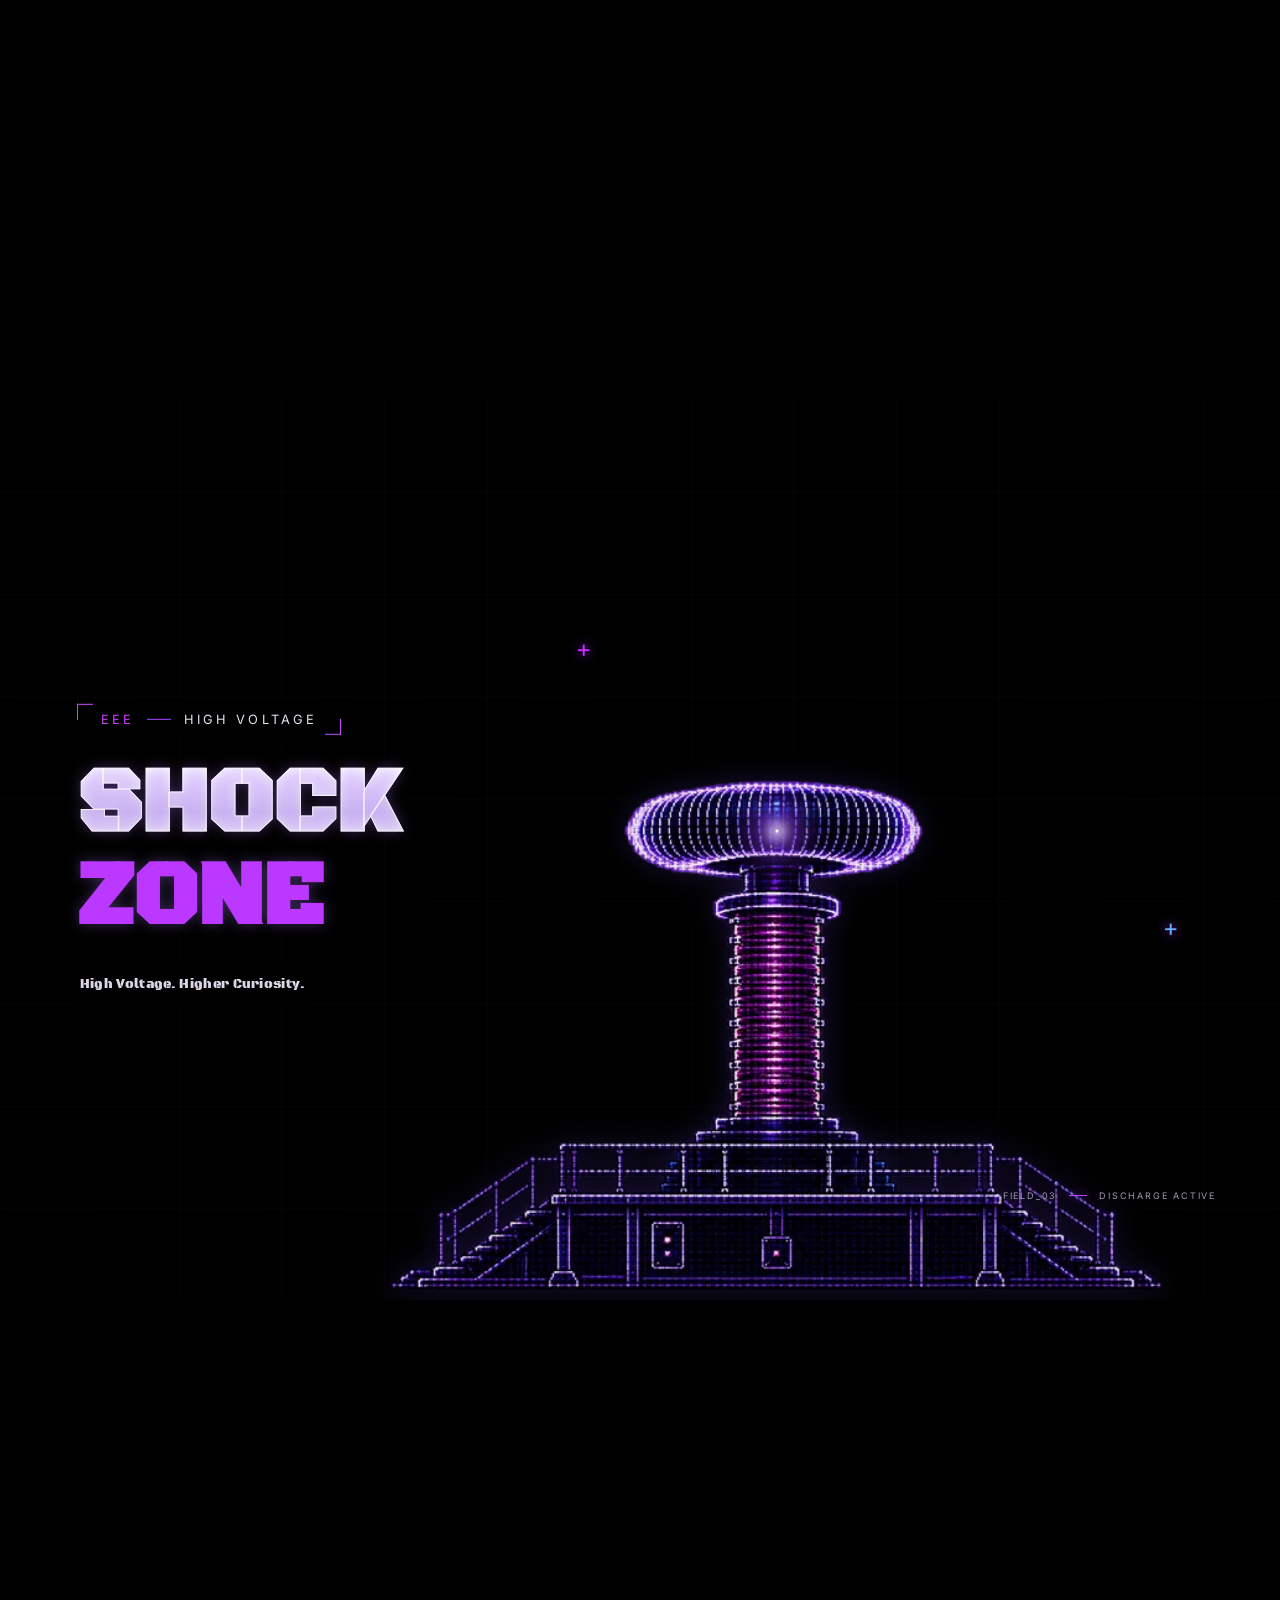
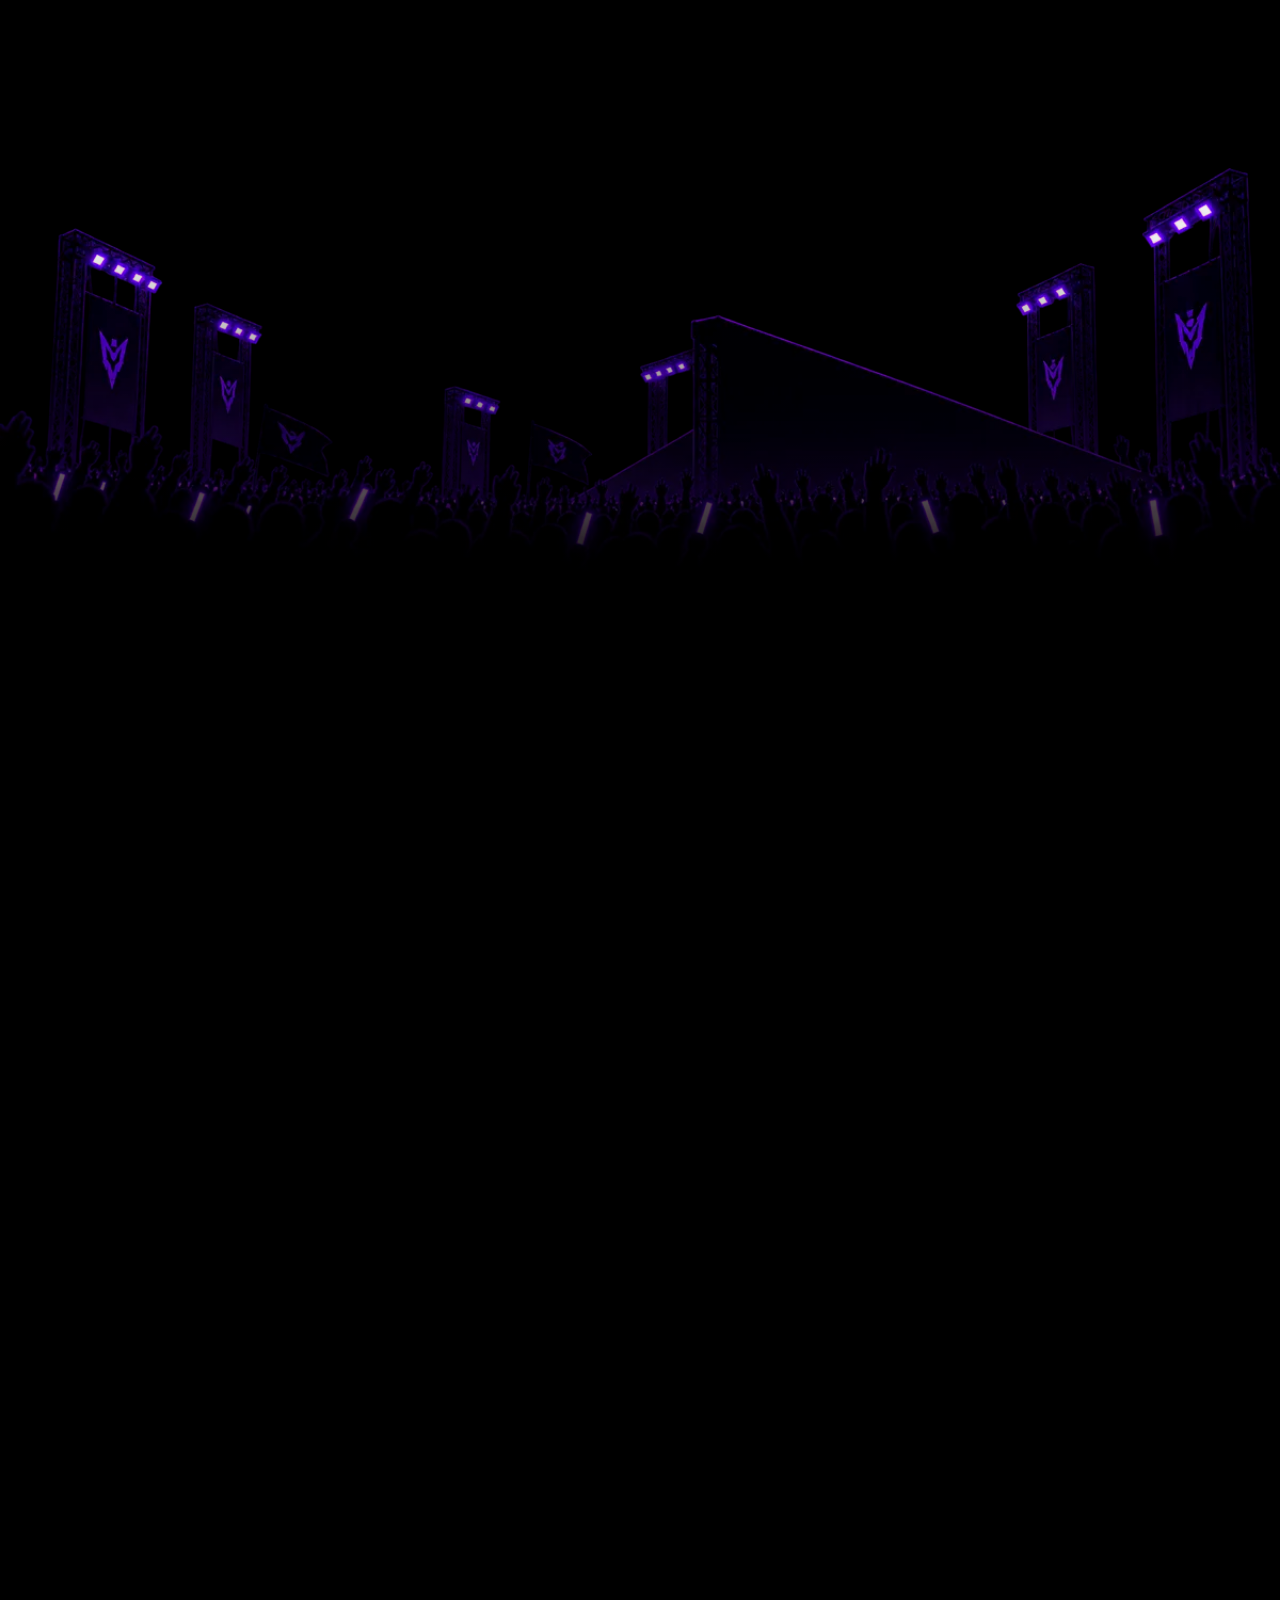
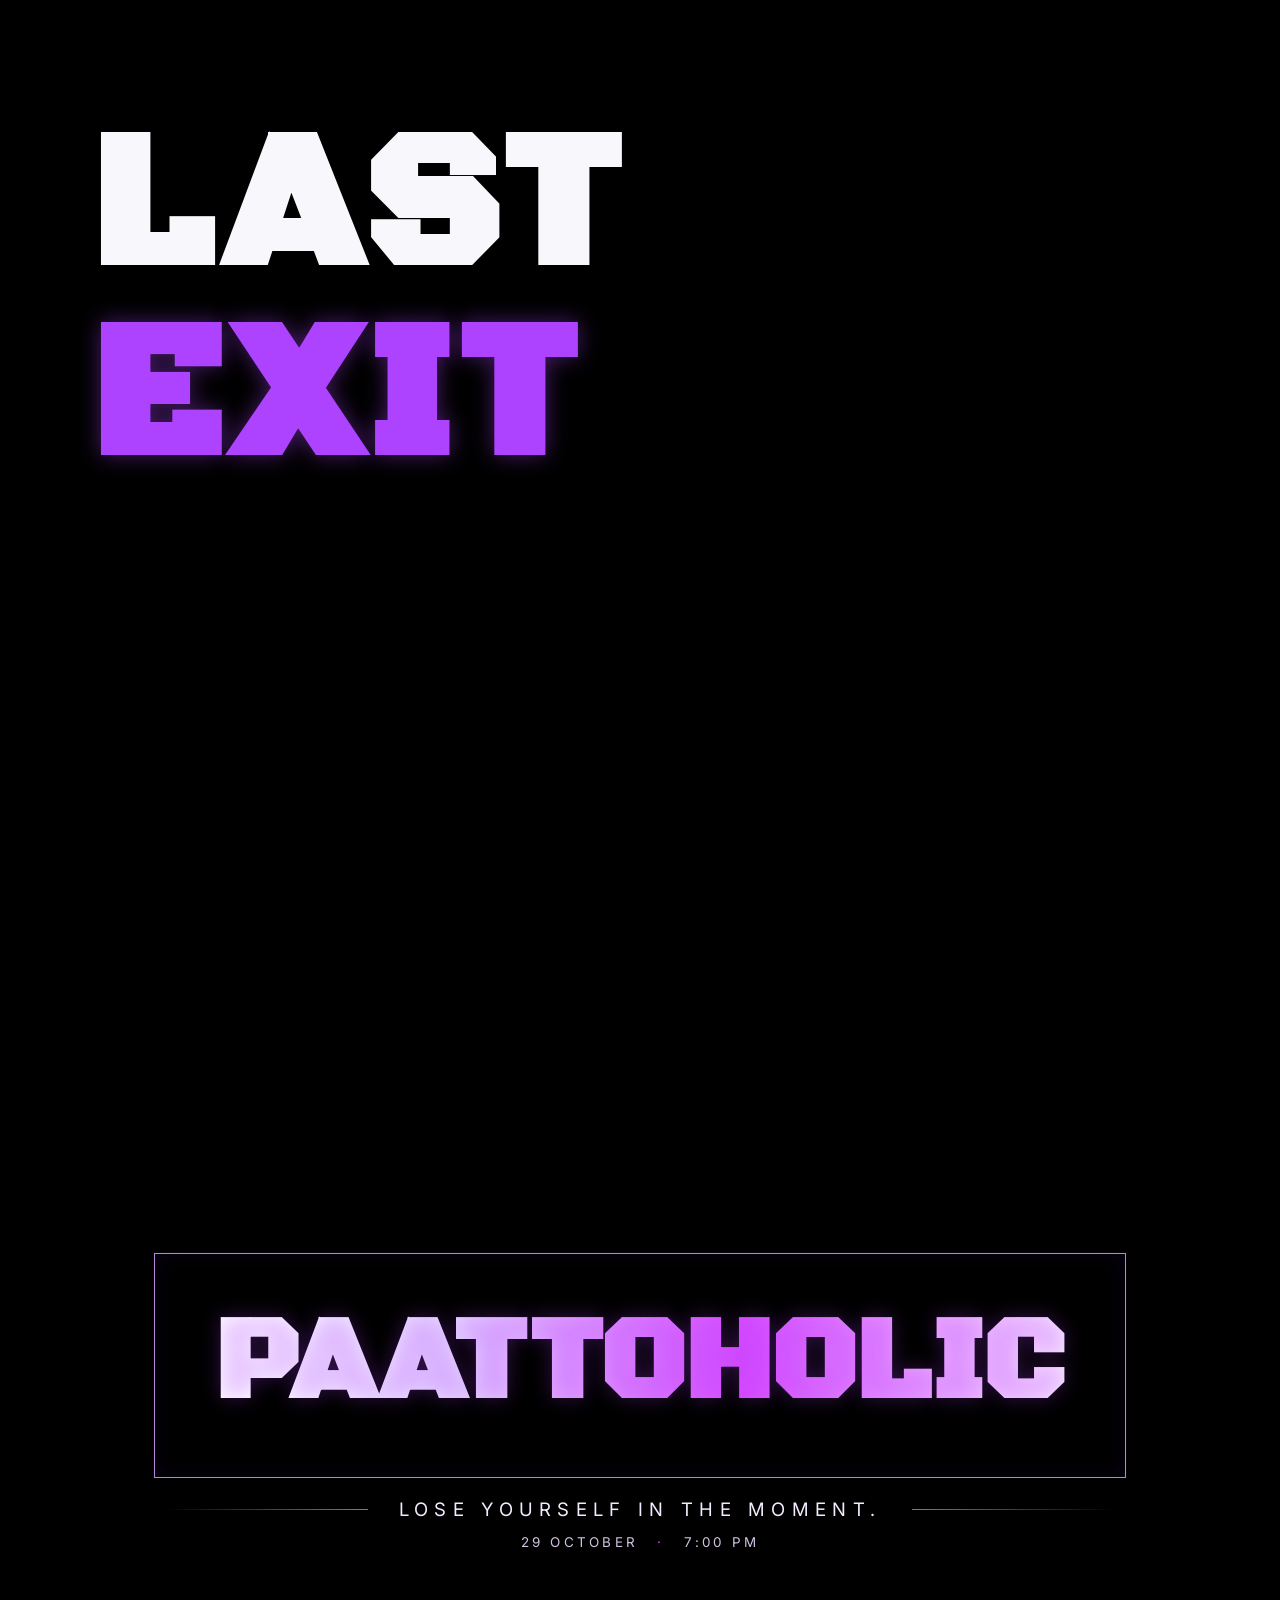
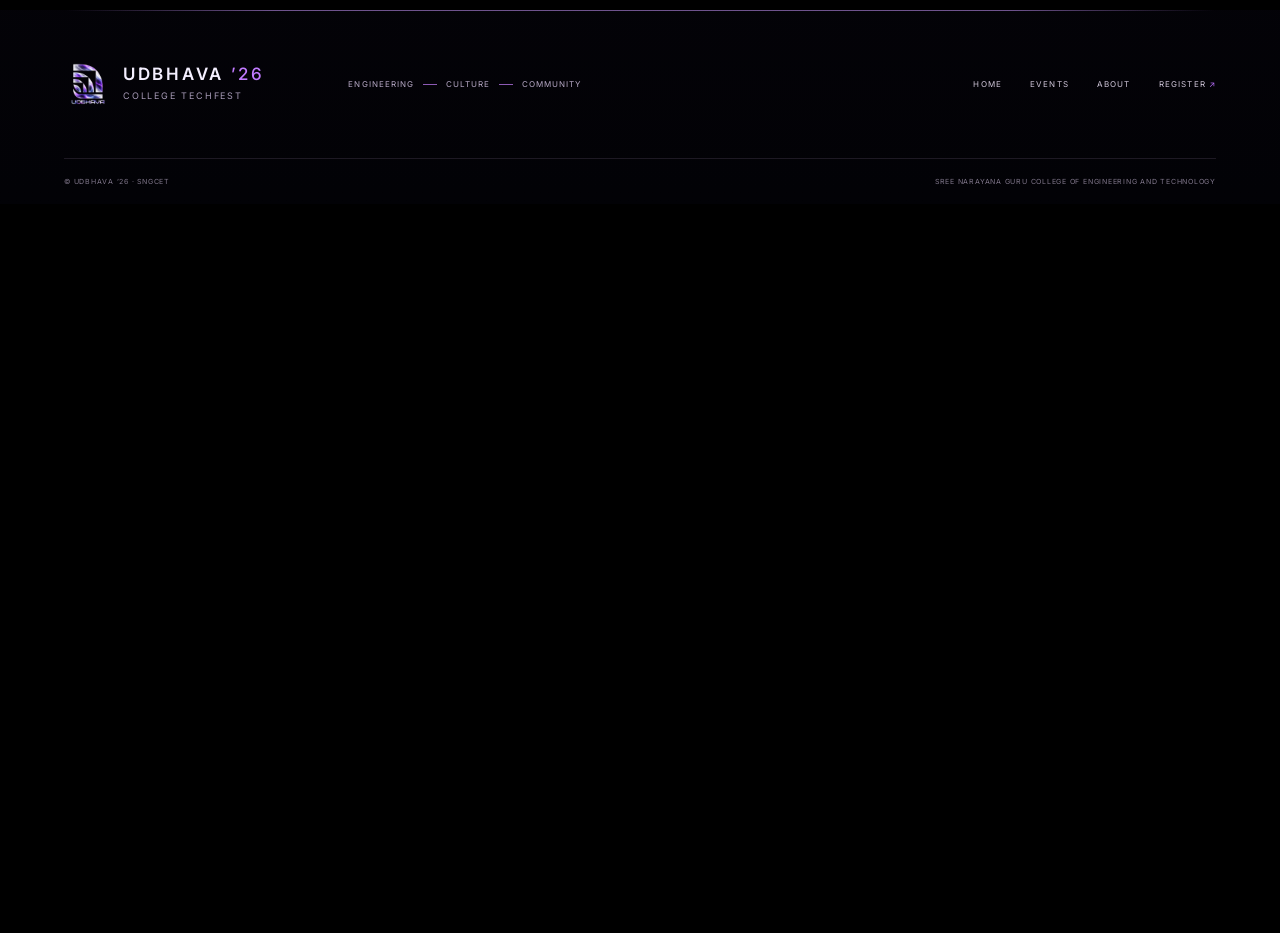
==== commit 40c2f919: "Publish recent site and event updates" ====
--- a/index.html
+++ b/index.html
@@ -10,7 +10,7 @@
   <link rel="icon" href="./favicon.png" type="image/png" sizes="512x512">
   <link rel="preconnect" href="https://fonts.googleapis.com">
   <link rel="preconnect" href="https://fonts.gstatic.com" crossorigin>
-  <link href="https://fonts.googleapis.com/css2?family=Black+Ops+One&family=Inter:wght@400;500;600;700&display=swap" rel="stylesheet">
+  <link href="https://fonts.googleapis.com/css2?family=Archivo+Black&family=Black+Ops+One&family=Inter:wght@400;500;600;700&display=swap" rel="stylesheet">
   <link rel="stylesheet" href="./styles.css?v=readable-hero-type-20261014">
   <link rel="stylesheet" href="./src/explore.css?v=compact-mobile-sections-20261014">
   <link rel="stylesheet" href="./src/investigation.css?v=compact-mobile-sections-20261014">
@@ -18,6 +18,7 @@
   <link rel="stylesheet" href="./src/shock.css?v=shorter-mobile-shock-gap-20261014">
   <link rel="stylesheet" href="./src/bike-stunt.css?v=lower-mobile-crowd-20261014">
   <link rel="stylesheet" href="./src/soccer.css?v=compact-mobile-sections-20261014">
+  <link rel="stylesheet" href="./src/last-exit.css?v=last-exit-focal-layout-20261023">
   <link rel="stylesheet" href="./src/paattoholic.css?v=ascii-particle-reveal-20261023">
   <link rel="stylesheet" href="./src/site-footer.css">
   <link rel="stylesheet" href="./typography.css?v=unified-event-title-scale-20261014">
@@ -140,7 +141,10 @@
 
     <section class="robot-section" id="robot" aria-labelledby="robot-title">
       <div class="robot-content">
-        <h2 id="robot-title"><span>BUILD YOUR</span><strong>ROBOT</strong></h2>
+        <div class="robot-heading-group">
+          <p class="robot-eyebrow"><span>ECE</span><b>/</b> ROBOT RACING</p>
+          <h2 id="robot-title"><span>BUILD AND WIN</span></h2>
+        </div>
         <figure class="robot-stage">
           <span class="robot-stage-cross robot-stage-cross--left" aria-hidden="true">+</span>
           <span class="robot-stage-cross robot-stage-cross--right" aria-hidden="true">+</span>
@@ -227,6 +231,12 @@
       </div>
     </section>
 
+    <section class="last-exit-section" aria-labelledby="last-exit-title">
+      <div class="last-exit-title-group">
+        <h1 id="last-exit-title"><span>LAST</span><em>EXIT</em></h1>
+      </div>
+    </section>
+
     <section class="paattoholic-section" id="paattoholic" aria-labelledby="paattoholic-title">
       <div class="paattoholic-performer-window">
         <img class="paattoholic-performer" src="./src/assets/paattoholic-artist.webp" alt="PAATTOHOLIC performer shown from the waist or knees up with arms raised" width="1024" height="1536" loading="lazy" decoding="async" srcset="./src/assets/paattoholic-artist-mobile.webp 780w, ./src/assets/paattoholic-artist.webp 1024w" sizes="(max-width: 700px) 100vw, 1024px">
--- a/src/robot.css
+++ b/src/robot.css
@@ -20,6 +20,47 @@
   align-items: center;
   padding: 8vh 5.5vw;
 }
+
+.robot-heading-group {
+  grid-column: 1;
+  z-index: 2;
+  width: 100%;
+  display: flex;
+  flex-direction: column;
+  align-items: flex-end;
+}
+
+.robot-eyebrow {
+  position: relative;
+  width: fit-content;
+  margin: 0 5px 20px 0;
+  padding: 5px 18px;
+  color: #efedf7;
+  font-size: clamp(10px, .9vw, 14px);
+  letter-spacing: .21em;
+  opacity: 0;
+  transform: translateX(-16px);
+  transition: opacity 380ms ease, transform 380ms cubic-bezier(.2,.7,.2,1);
+}
+
+.robot-eyebrow::before {
+  position: absolute;
+  inset: 0;
+  content: "";
+  background:
+    linear-gradient(var(--robot-violet),var(--robot-violet)) left top/12px 1px no-repeat,
+    linear-gradient(var(--robot-violet),var(--robot-violet)) left top/1px 12px no-repeat,
+    linear-gradient(var(--robot-violet),var(--robot-violet)) right top/12px 1px no-repeat,
+    linear-gradient(var(--robot-violet),var(--robot-violet)) right top/1px 12px no-repeat,
+    linear-gradient(var(--robot-violet),var(--robot-violet)) left bottom/12px 1px no-repeat,
+    linear-gradient(var(--robot-violet),var(--robot-violet)) left bottom/1px 12px no-repeat,
+    linear-gradient(var(--robot-violet),var(--robot-violet)) right bottom/12px 1px no-repeat,
+    linear-gradient(var(--robot-violet),var(--robot-violet)) right bottom/1px 12px no-repeat;
+  pointer-events: none;
+}
+
+.robot-eyebrow span { color: #71a9ff; }
+.robot-eyebrow b { padding: 0 .5em; color: #bbb4cb; font-weight: 400; }
 
 .robot-content h2,
 .robot-finish {
@@ -36,7 +77,7 @@
   transition: opacity 380ms ease, transform 380ms cubic-bezier(.2,.7,.2,1);
 }
 
-.robot-content h2 { grid-column: 1; justify-self: end; text-align: right; transform: translateX(-16px); }
+.robot-content h2 { width: 100%; justify-self: end; text-align: right; transform: translateX(-16px); }
 .robot-content h2 span,.robot-finish span { color: #f8f7fb; }
 .robot-content h2 strong,.robot-finish strong { color: var(--robot-violet); font-weight: 700; }
 .robot-finish { grid-column: 3; justify-self: start; transform: translateX(16px); }
@@ -108,6 +149,7 @@
 }
 
 .robot-section.text-ready .robot-content h2,
+.robot-section.text-ready .robot-eyebrow,
 .robot-section.text-ready .robot-finish,
 .robot-section.text-ready .robot-stage figcaption,
 .robot-section.text-ready .robot-stage-cross,
@@ -139,6 +181,8 @@
     line-height: 1.02;
     letter-spacing: .015em;
   }
+  .robot-heading-group { align-items: center; }
+  .robot-eyebrow { margin: 0 auto 20px; font-size: clamp(11px,2.7vw,14px); transform: translateY(12px); }
   .robot-content h2 { margin-top: 0; transform: translateY(12px); }
   .robot-stage {
     flex: none;
@@ -159,10 +203,10 @@
 }
 
 @media (prefers-reduced-motion: reduce) {
-  .robot-content h2,.robot-finish,.robot-stage figcaption,
+  .robot-content h2,.robot-eyebrow,.robot-finish,.robot-stage figcaption,
   .robot-stage-cross,.robot-coordinates,.robot-vehicle { transition: none !important; }
   .robot-vehicle { visibility: visible; opacity: 1; transform: translate3d(0,0,0); }
-  .robot-content h2,.robot-finish,.robot-stage figcaption,
+  .robot-content h2,.robot-eyebrow,.robot-finish,.robot-stage figcaption,
   .robot-stage-cross,.robot-coordinates { opacity: 1; }
 }
 
--- a/src/last-exit.css
+++ b/src/last-exit.css
@@ -0,0 +1,67 @@
+.last-exit-section {
+  position: relative;
+  z-index: 1;
+  display: flex;
+  align-items: center;
+  width: 100%;
+  height: 90svh;
+  min-height: 560px;
+  overflow: visible;
+  background: transparent;
+}
+
+.last-exit-title-group {
+  position: absolute;
+  left: clamp(20px, 7vw, 110px);
+  top: 50%;
+  display: flex;
+  flex-direction: column;
+  align-items: flex-start;
+  transform: translateY(-50%);
+}
+
+.last-exit-section h1 {
+  margin: 0;
+  color: #f8f7fb;
+  font-family: var(--font-display);
+  font-size: clamp(96px, 15vw, 240px);
+  font-weight: 700;
+  line-height: .99;
+  letter-spacing: .025em;
+  pointer-events: none;
+}
+
+.last-exit-section h1 span,
+.last-exit-section h1 em {
+  display: block;
+  font-style: normal;
+}
+
+.last-exit-section h1 em {
+  color: #ae43ff;
+  text-shadow: 0 0 22px rgba(174, 67, 255, .42);
+}
+
+@media (max-width: 900px) {
+  .last-exit-title-group {
+    top: 12svh;
+    left: 50%;
+    align-items: center;
+    width: max-content;
+    max-width: 100%;
+    transform: translateX(-50%);
+  }
+  .last-exit-section h1 {
+    display: flex;
+    flex-direction: column;
+    align-items: center;
+    font-size: clamp(96px, 15vw, 240px);
+    line-height: 1.02;
+    letter-spacing: .015em;
+    text-align: center;
+  }
+}
+
+@media (max-width: 380px) {
+  .last-exit-section h1 { font-size: clamp(96px, 15vw, 240px); }
+}
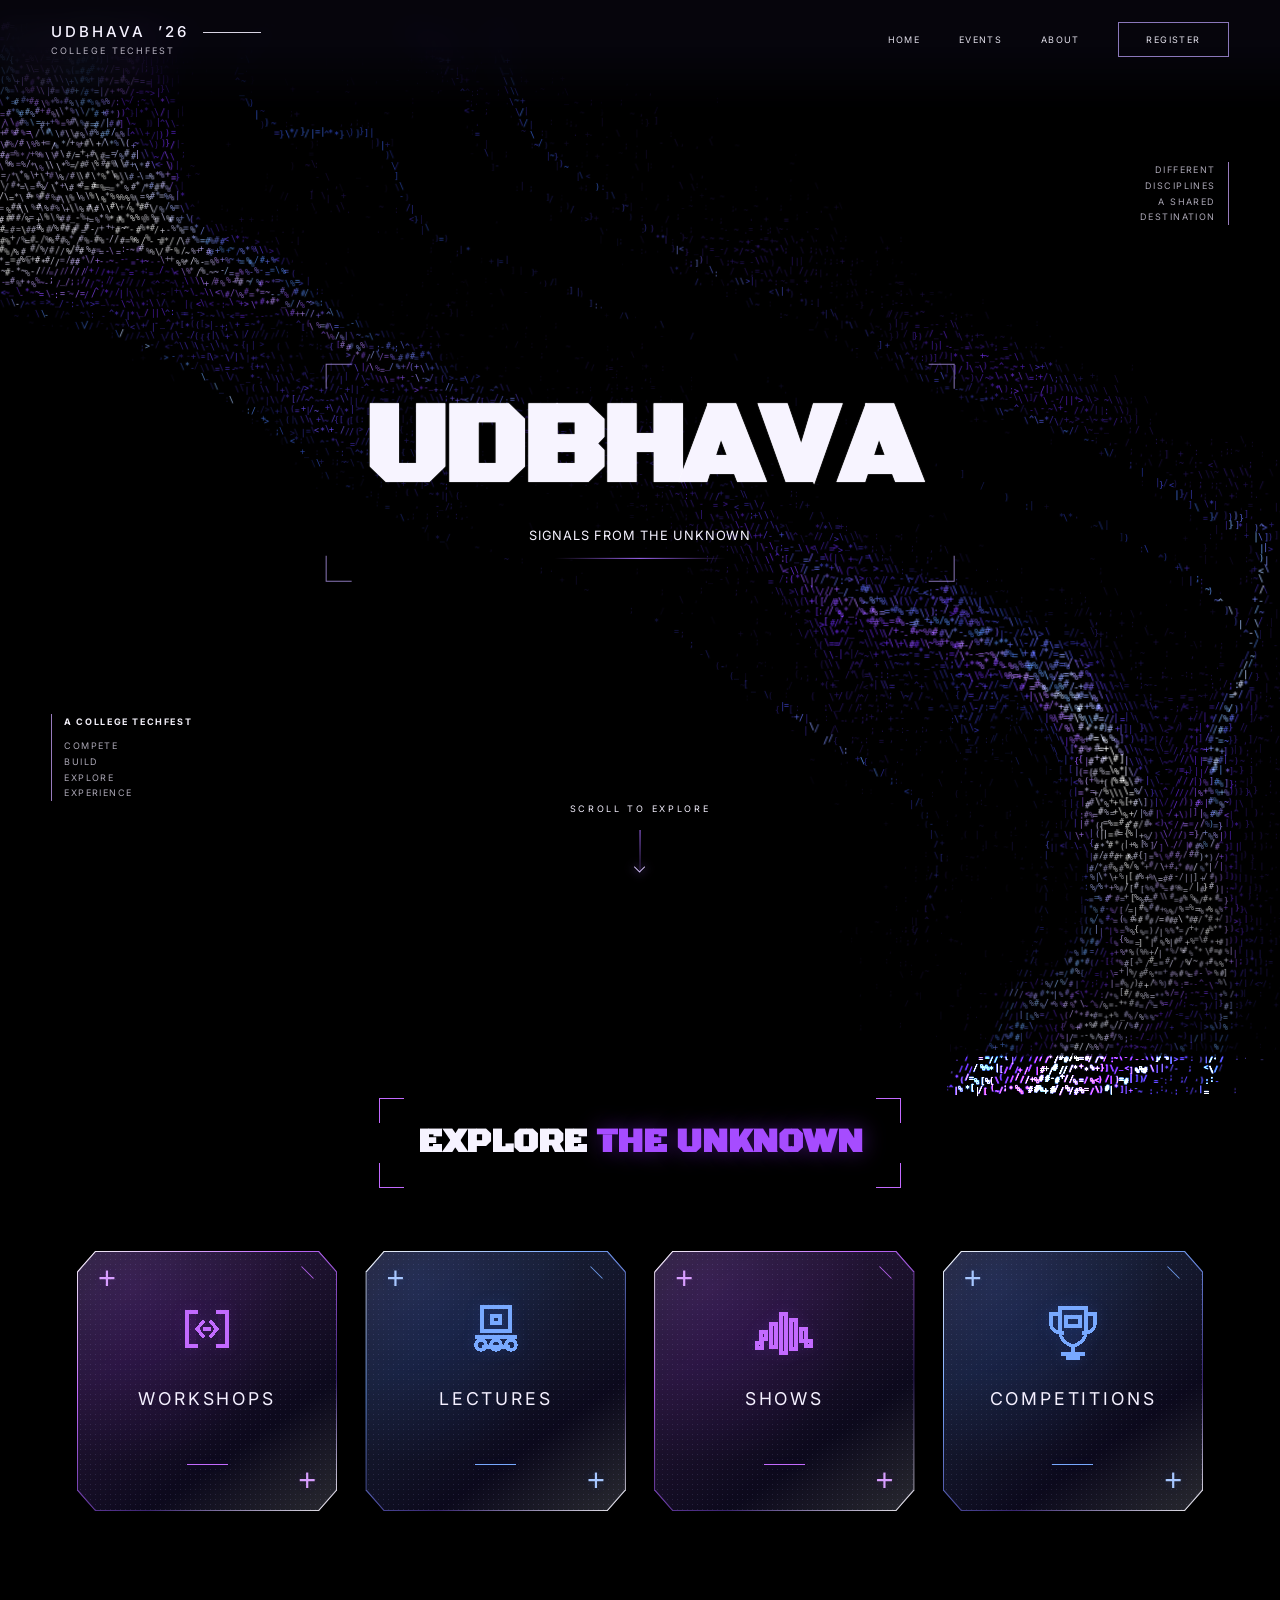
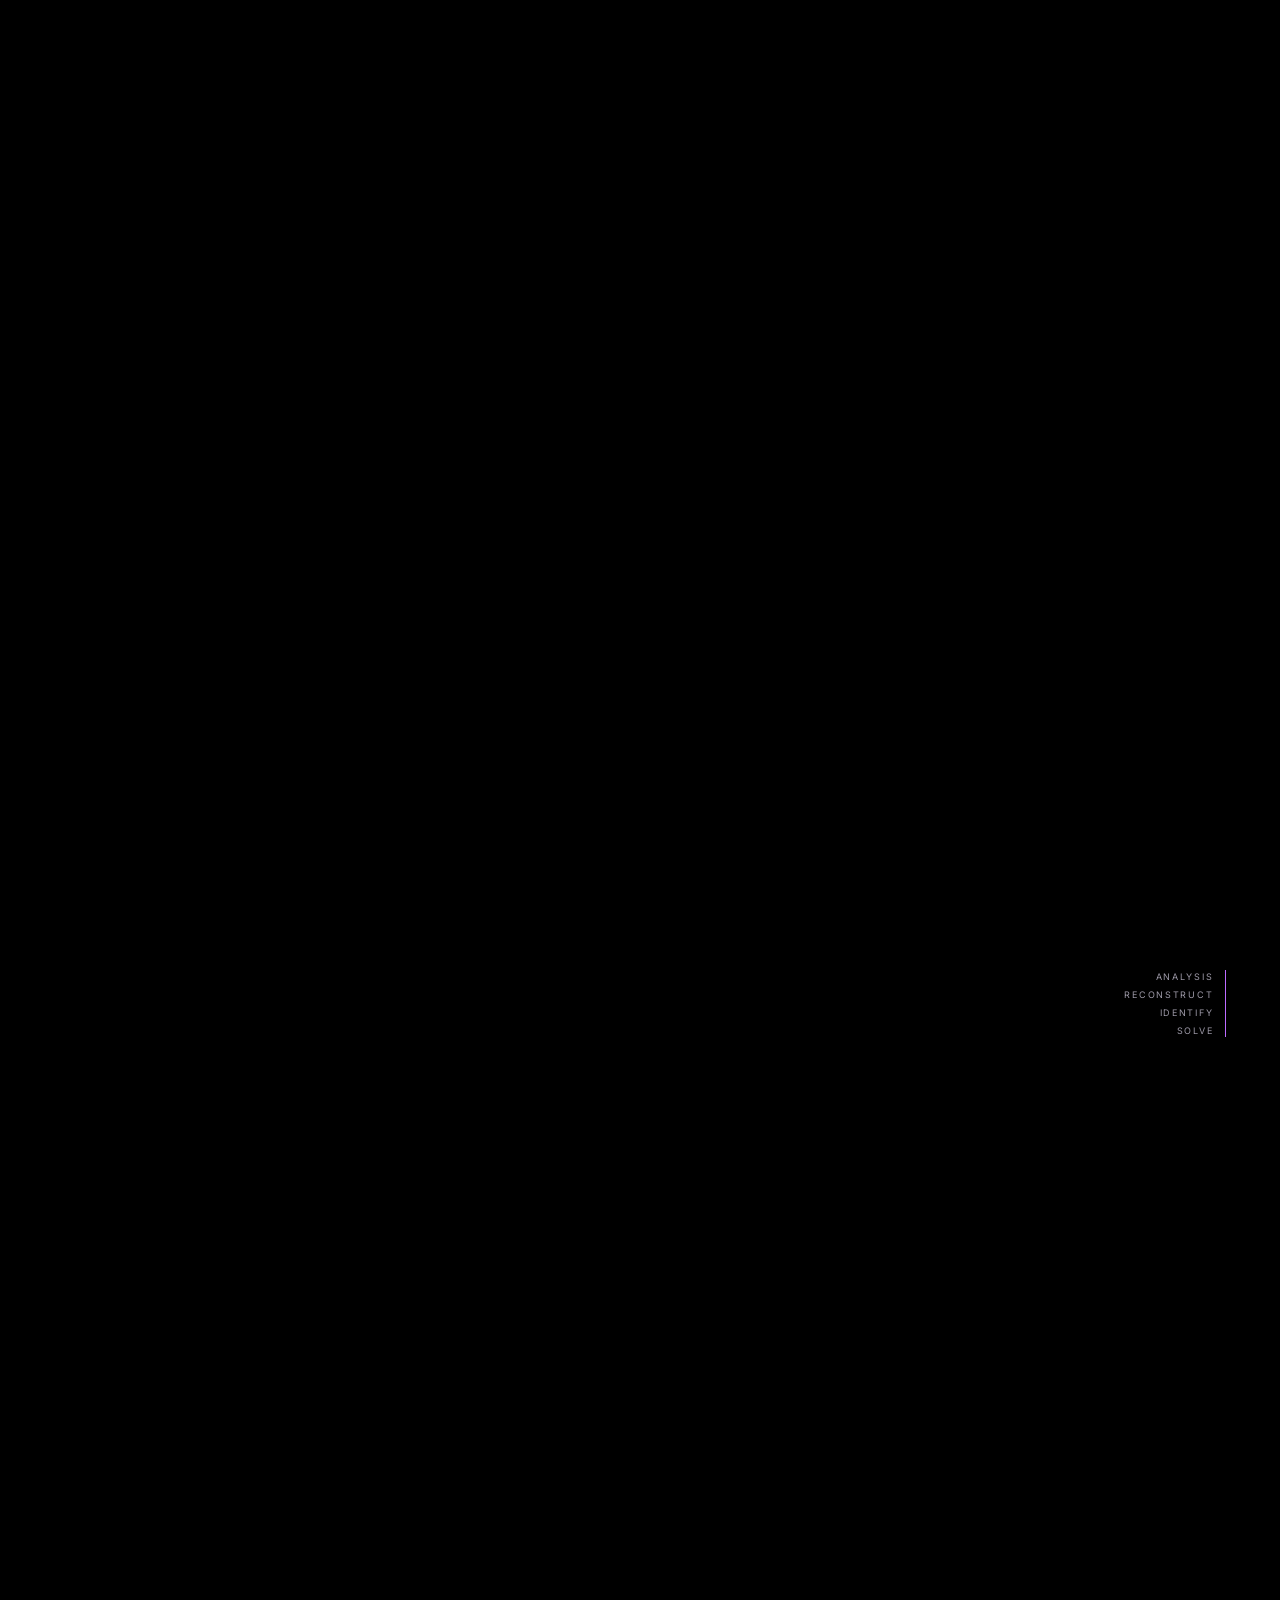
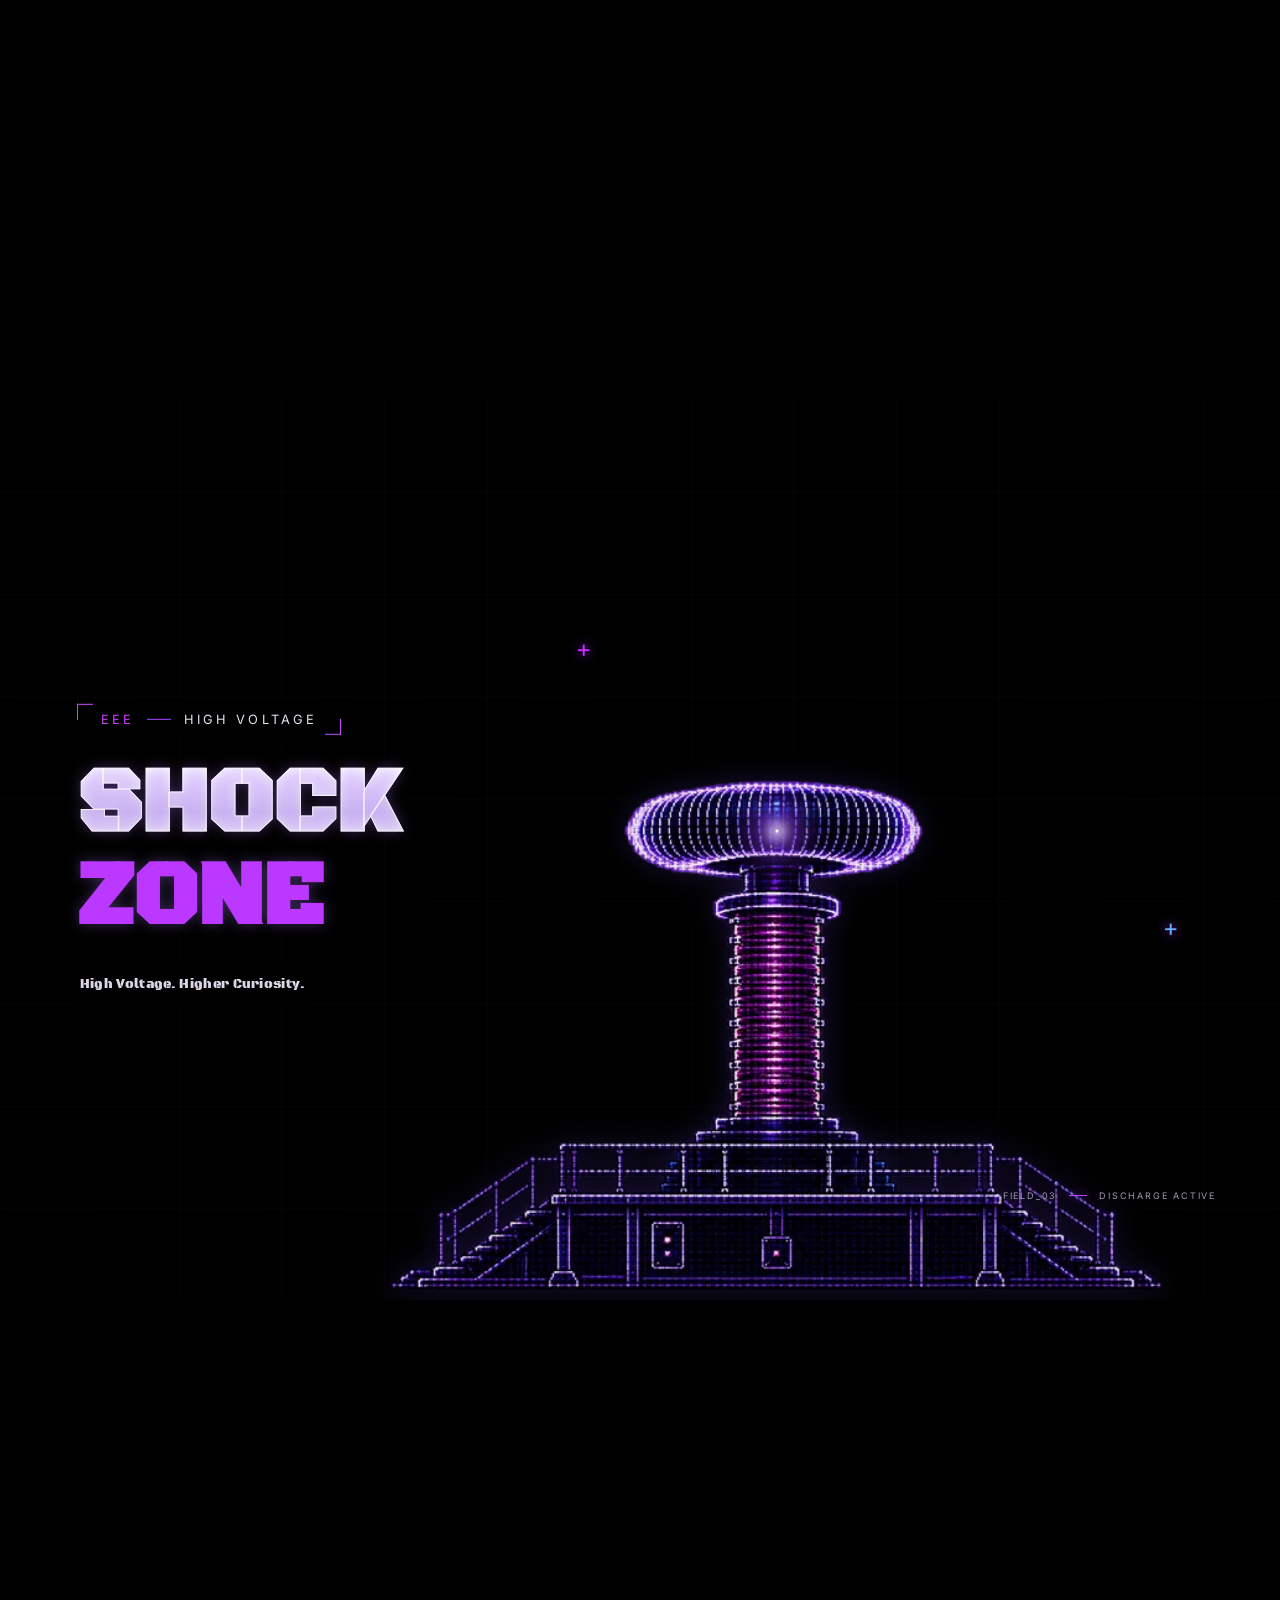
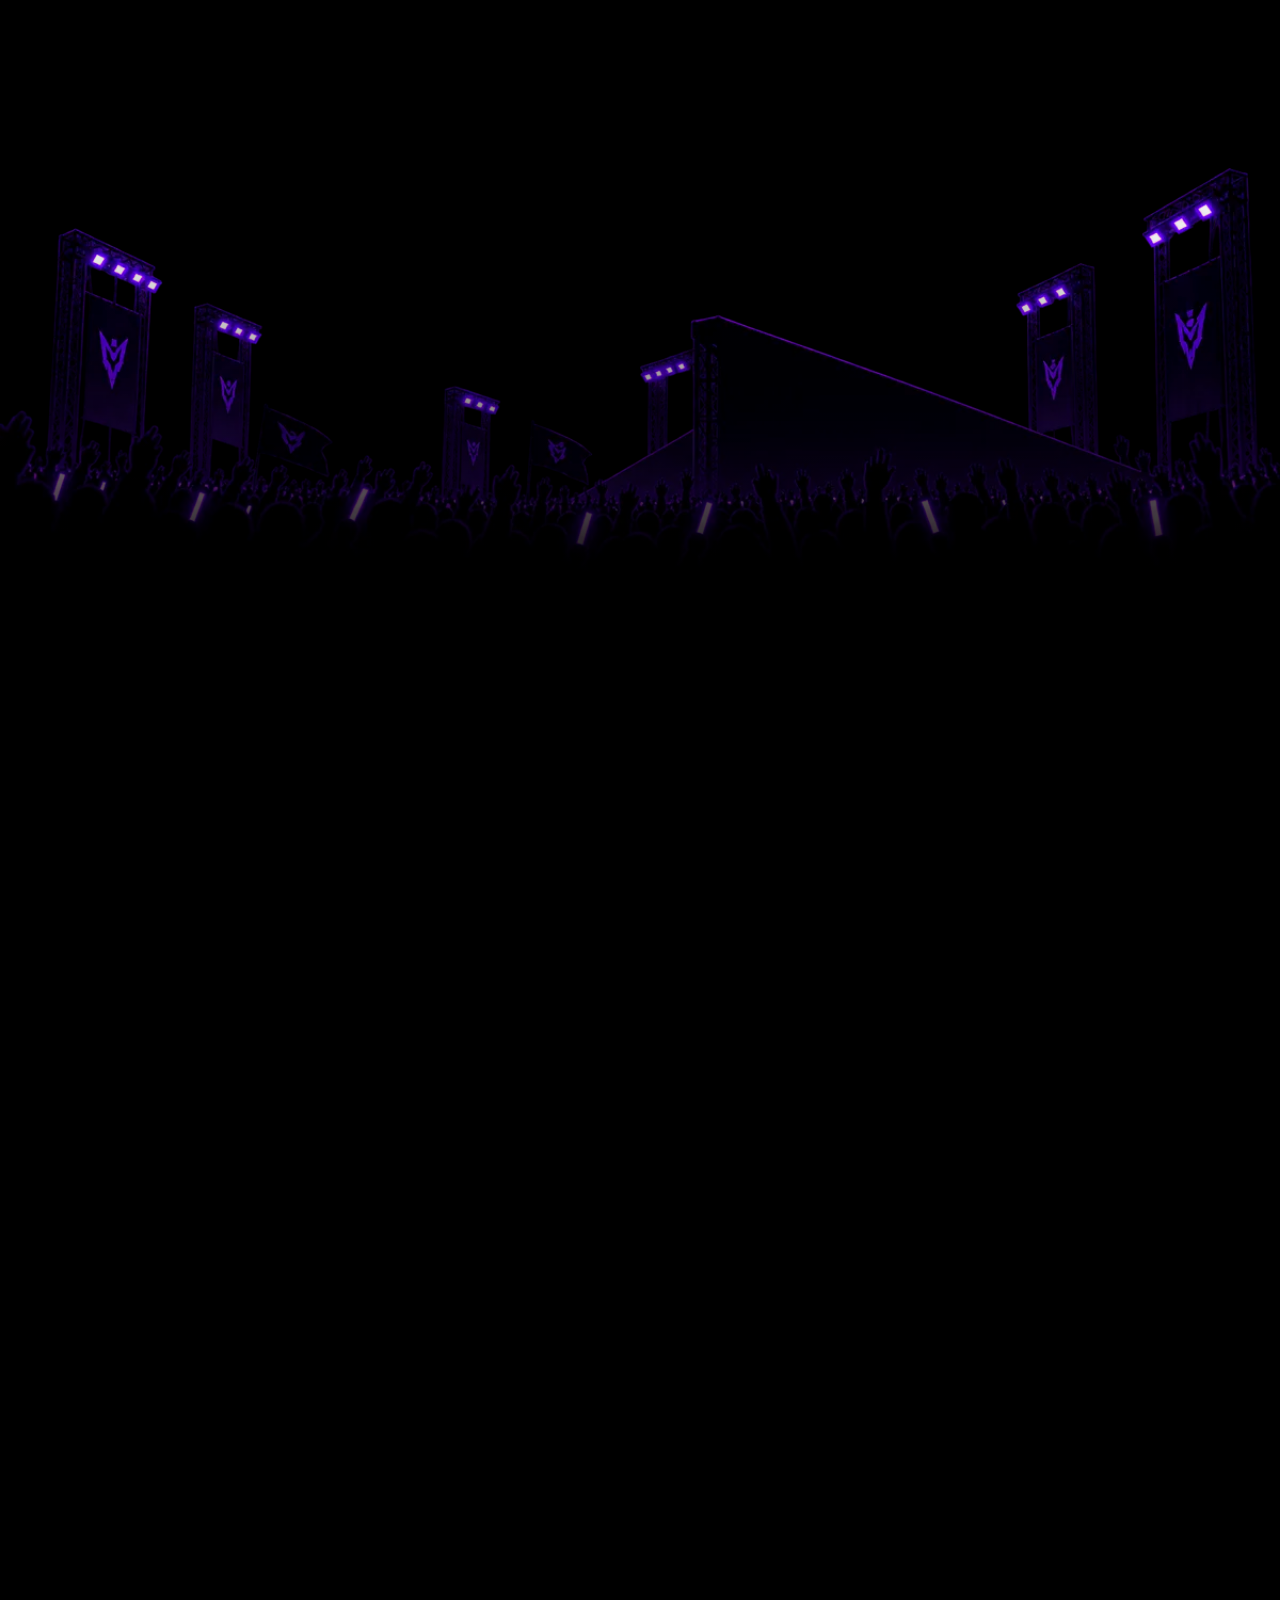
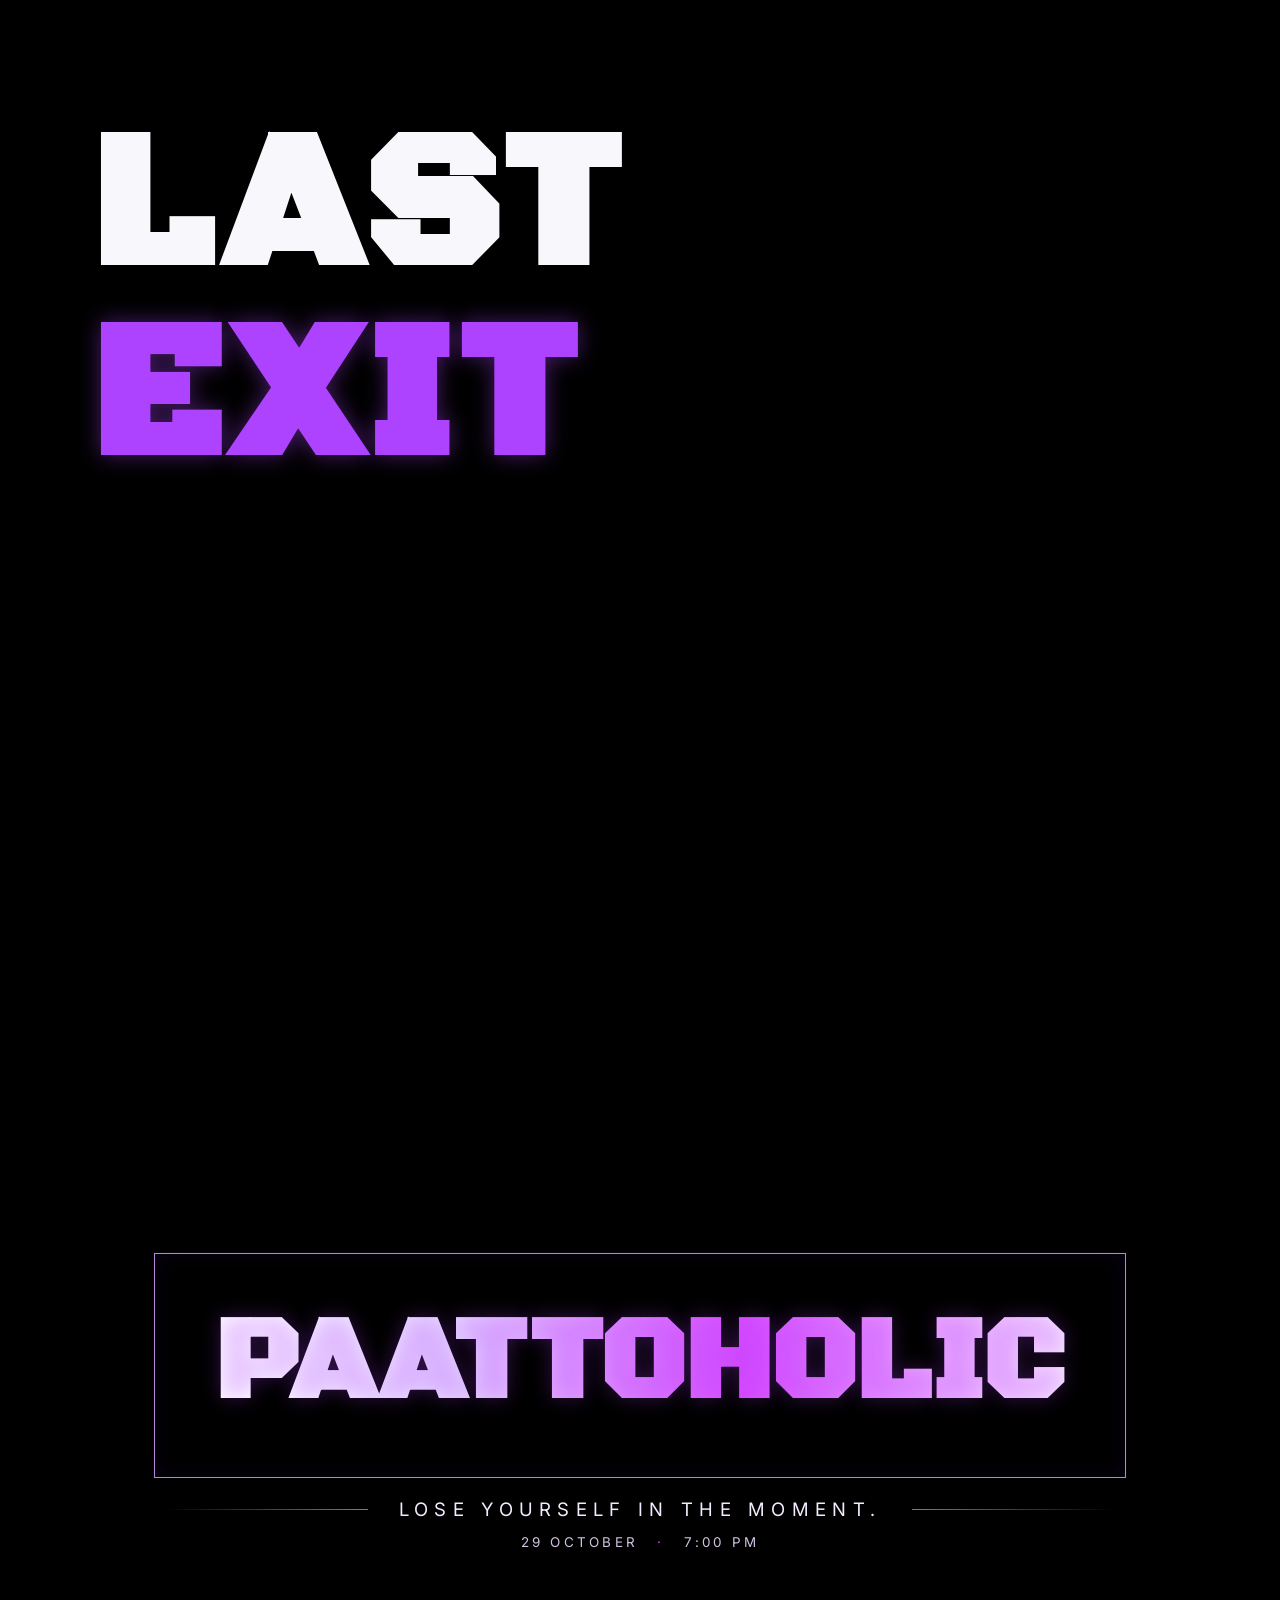
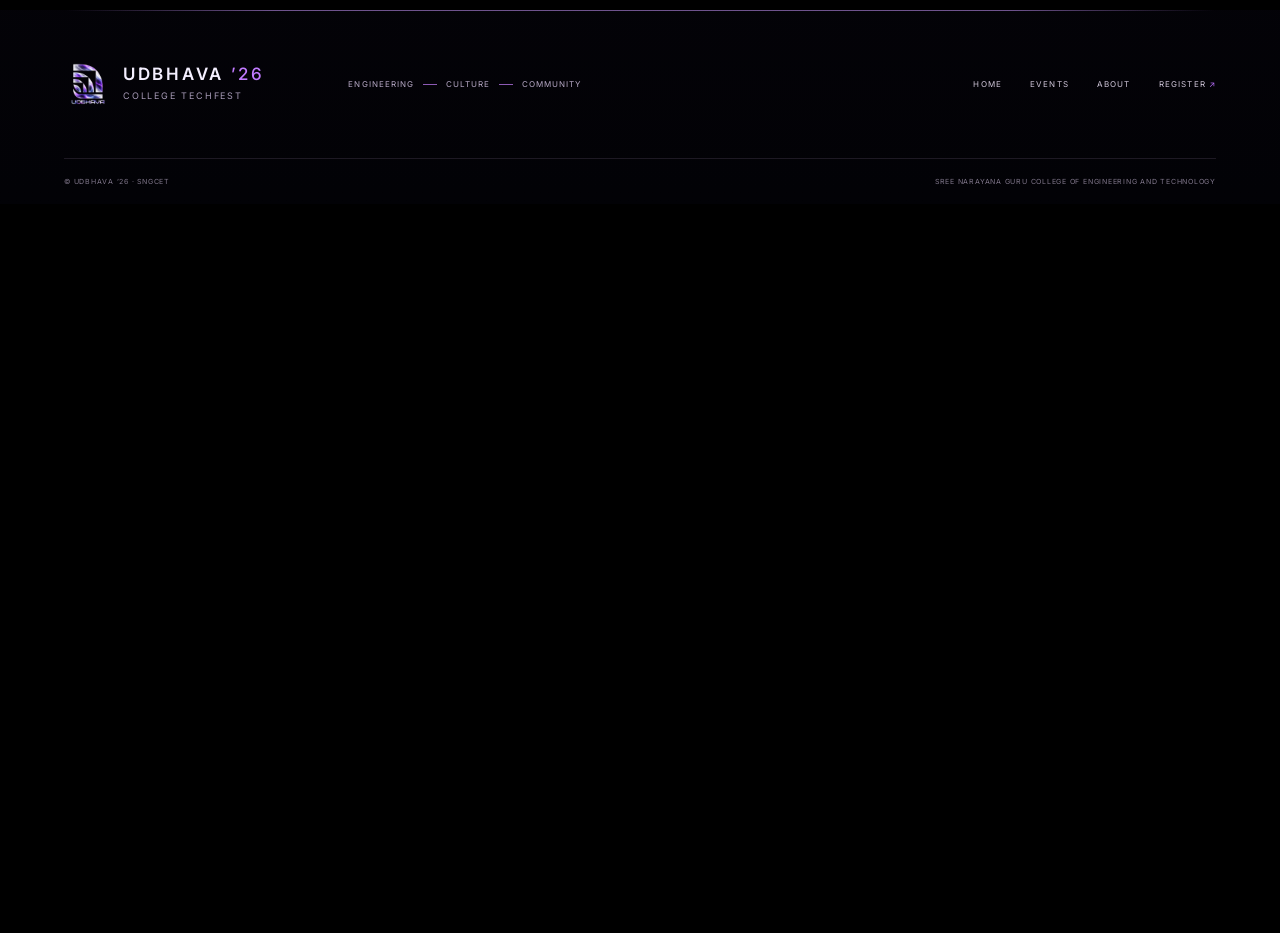
==== commit 2f6bec1c: "Fade nebula through Civil section" ====
--- a/index.html
+++ b/index.html
@@ -251,7 +251,7 @@
       </div>
     </section>
   </main>
-  <script defer src="./src/nebula-engine.js?v=clip-box-v4-20261023"></script>
+  <script defer src="./src/nebula-engine.js?v=civil-nebula-fade-20261023"></script>
   <script defer src="./src/main.js?v=hero-tagline-spacing-20261014"></script>
   <script defer src="./src/explore.js"></script>
   <script defer src="./src/investigation.js"></script>
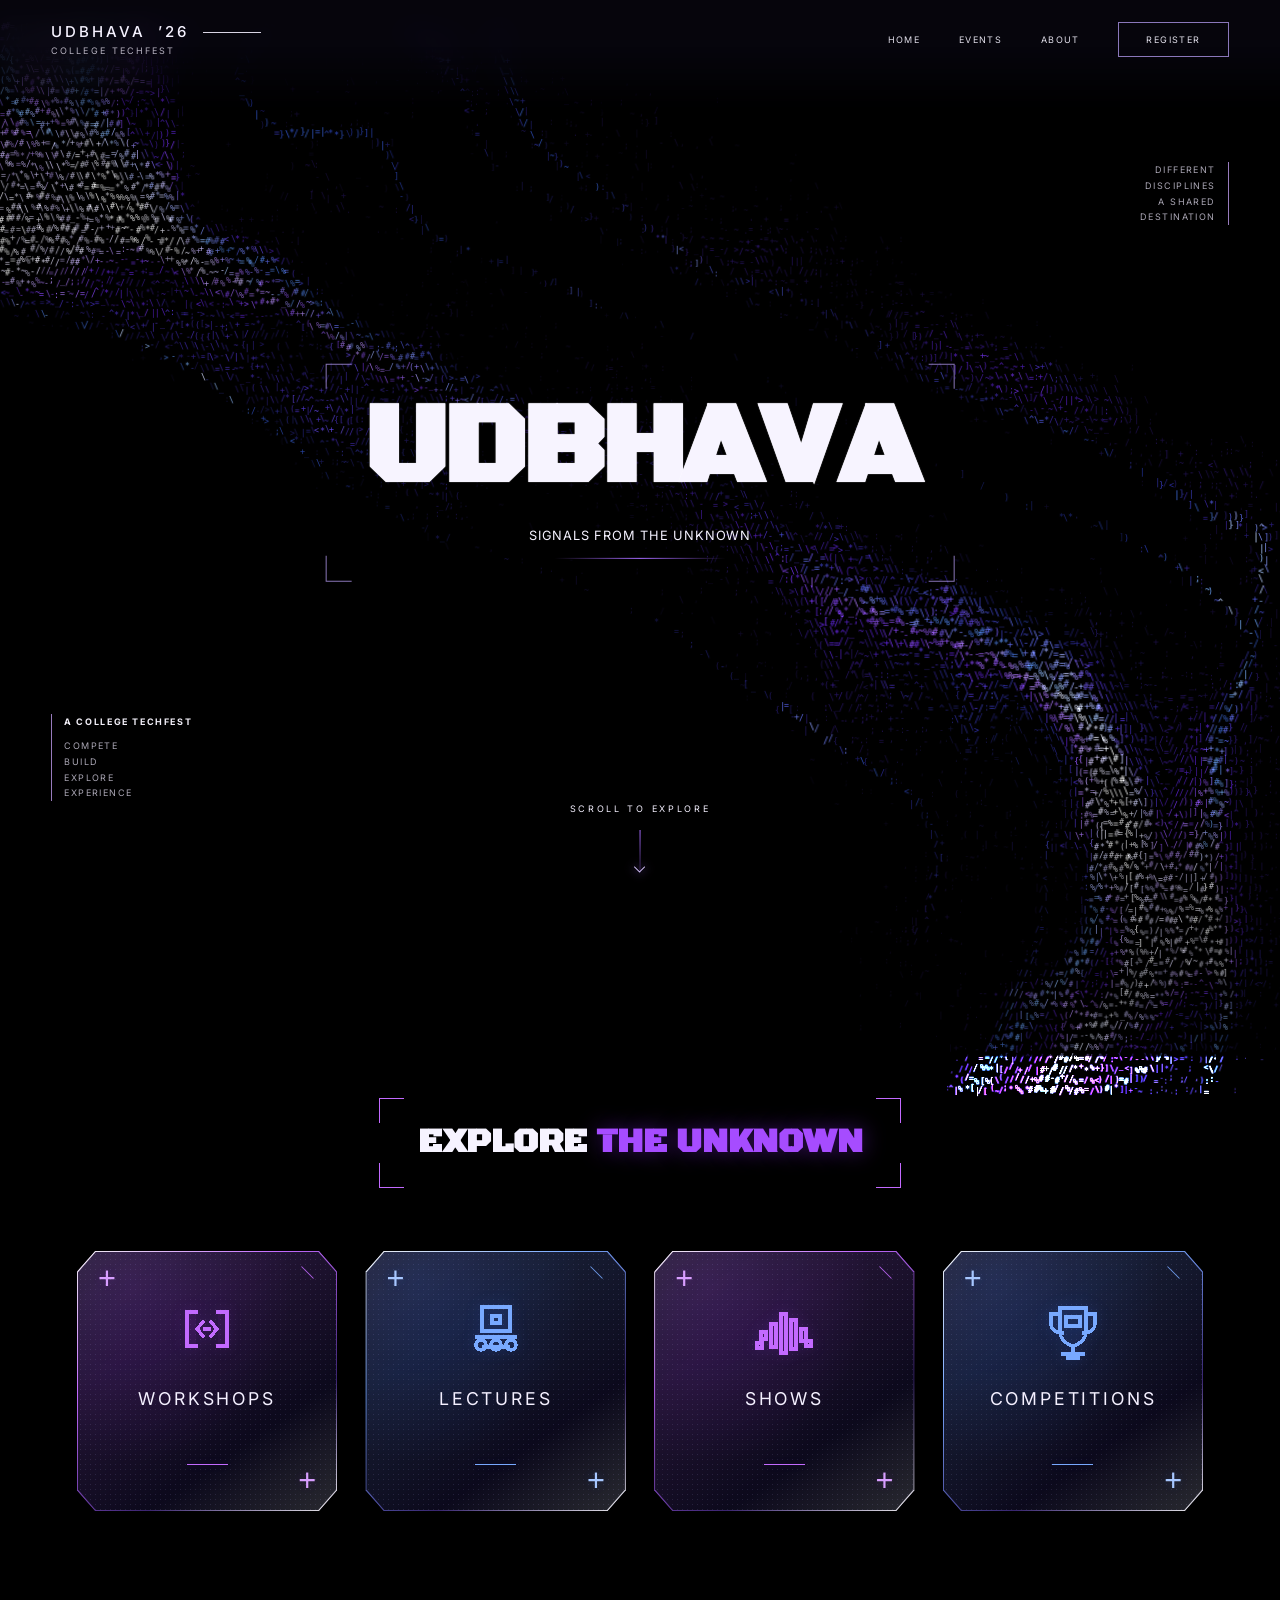
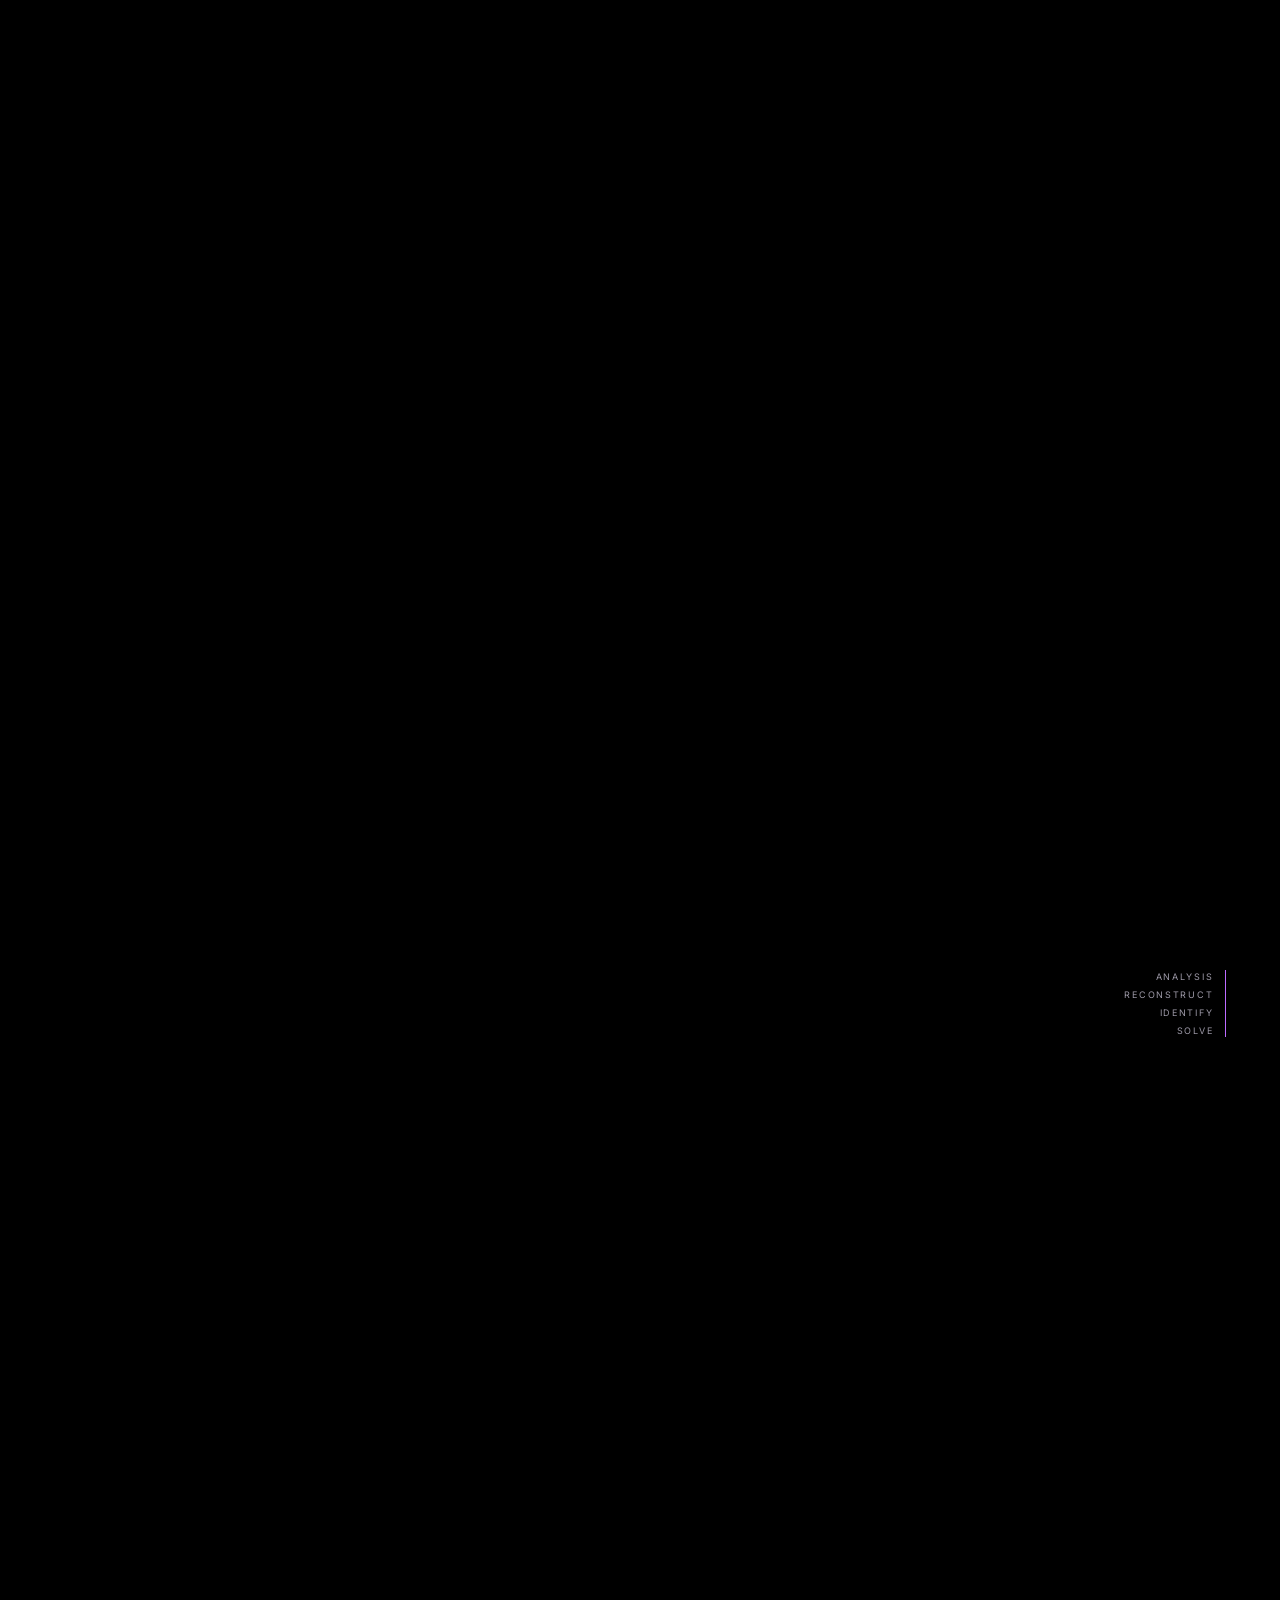
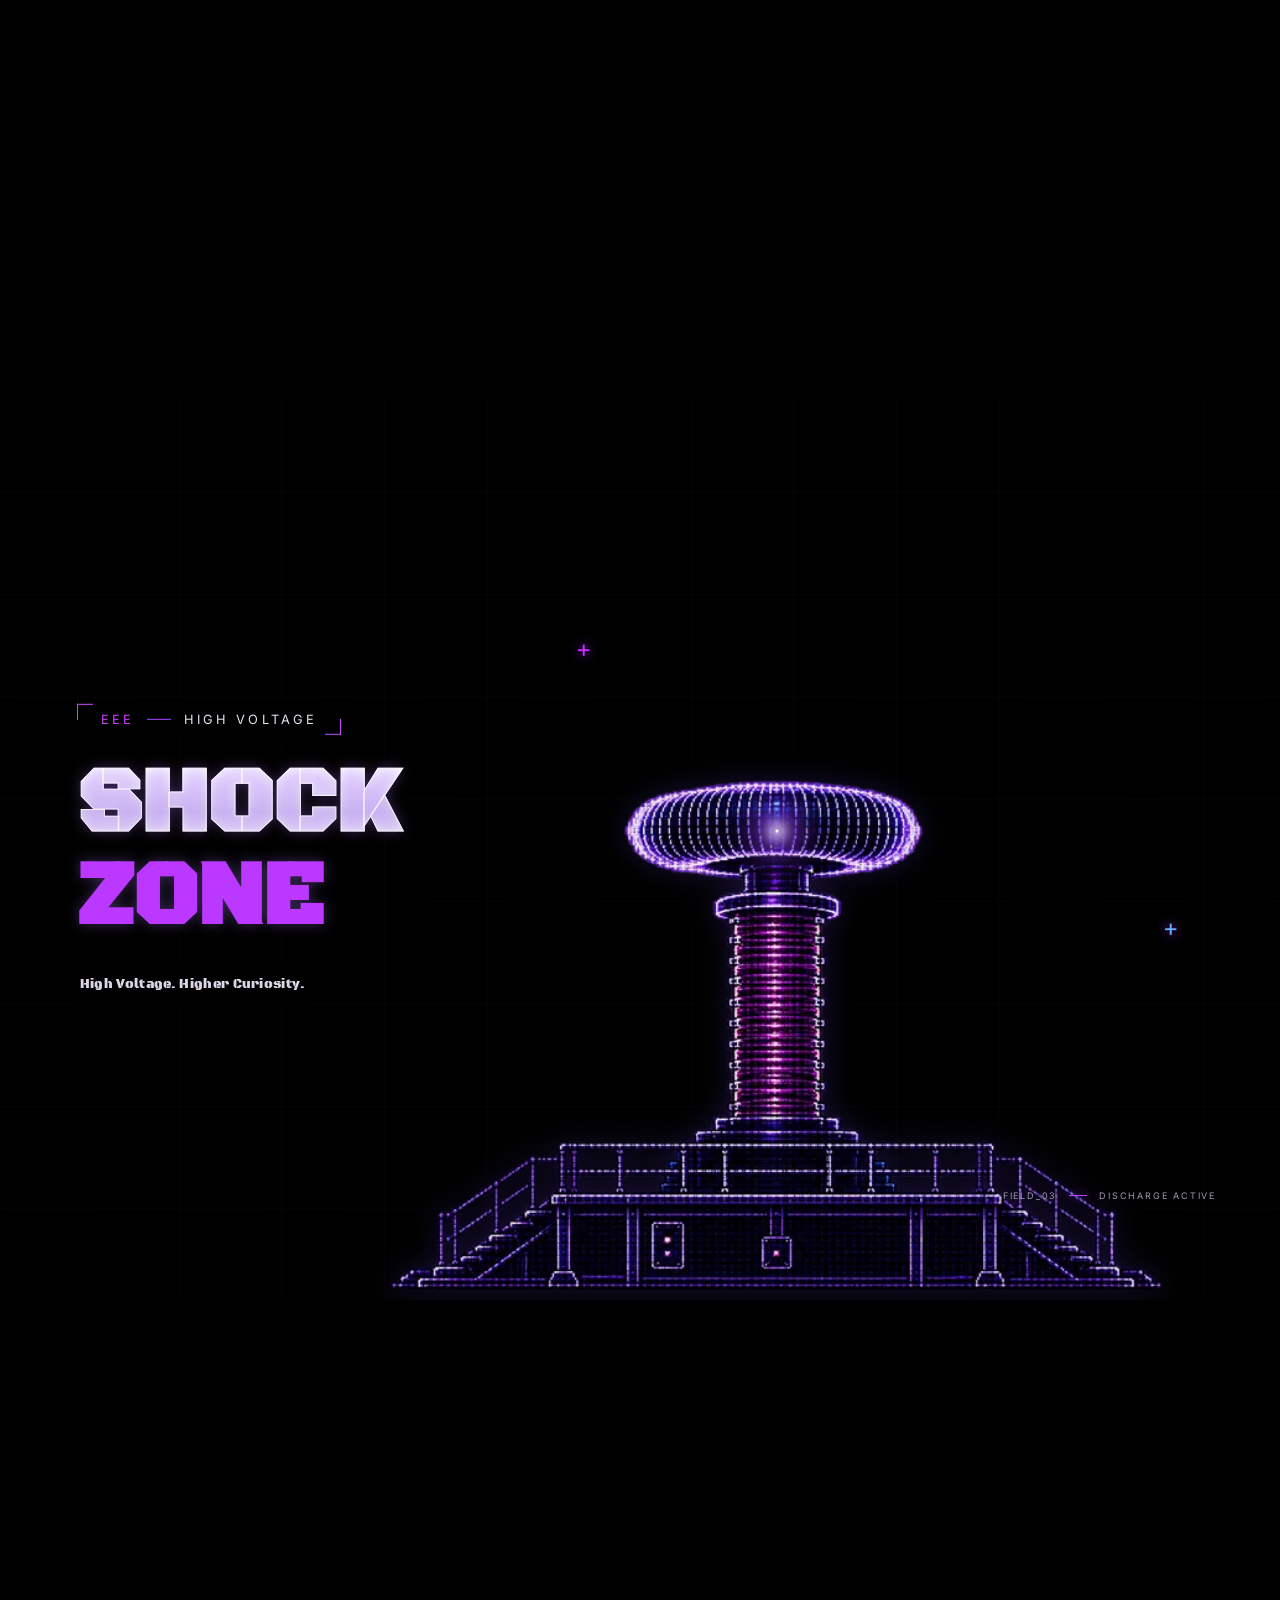
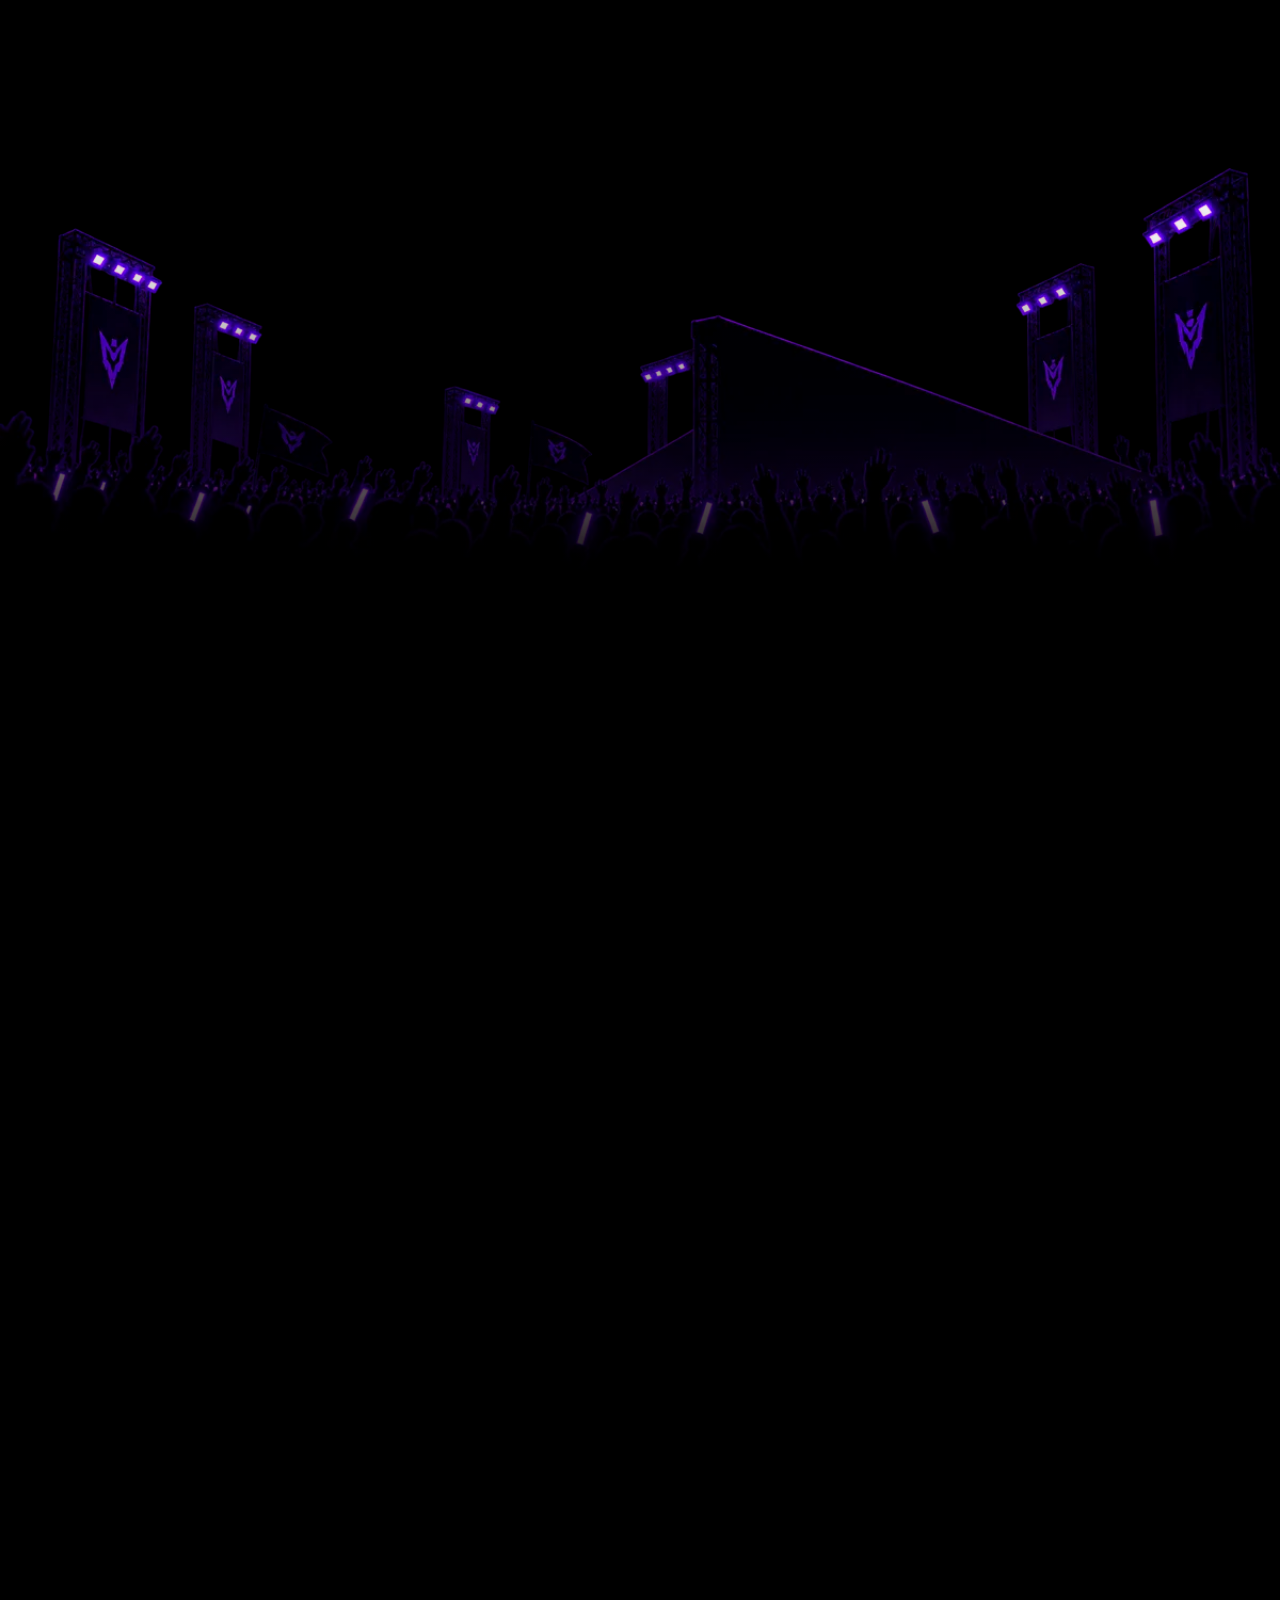
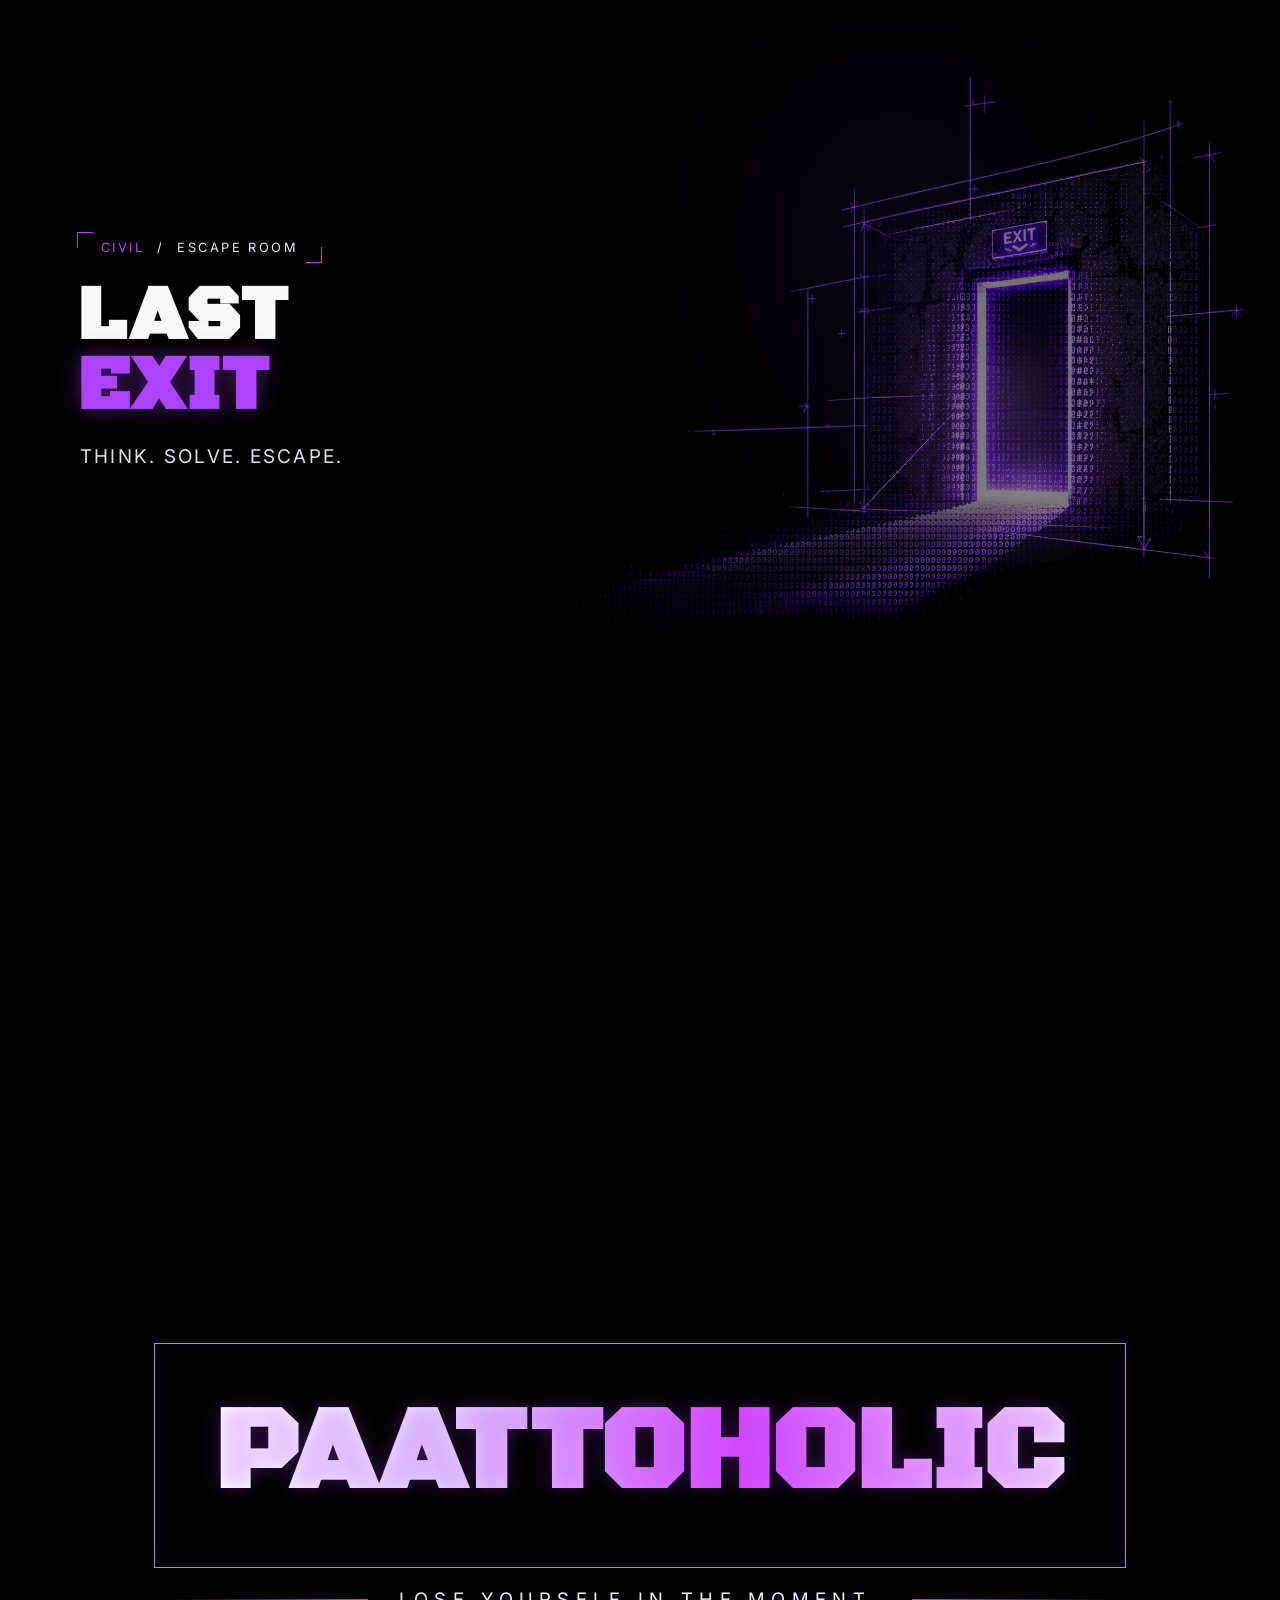
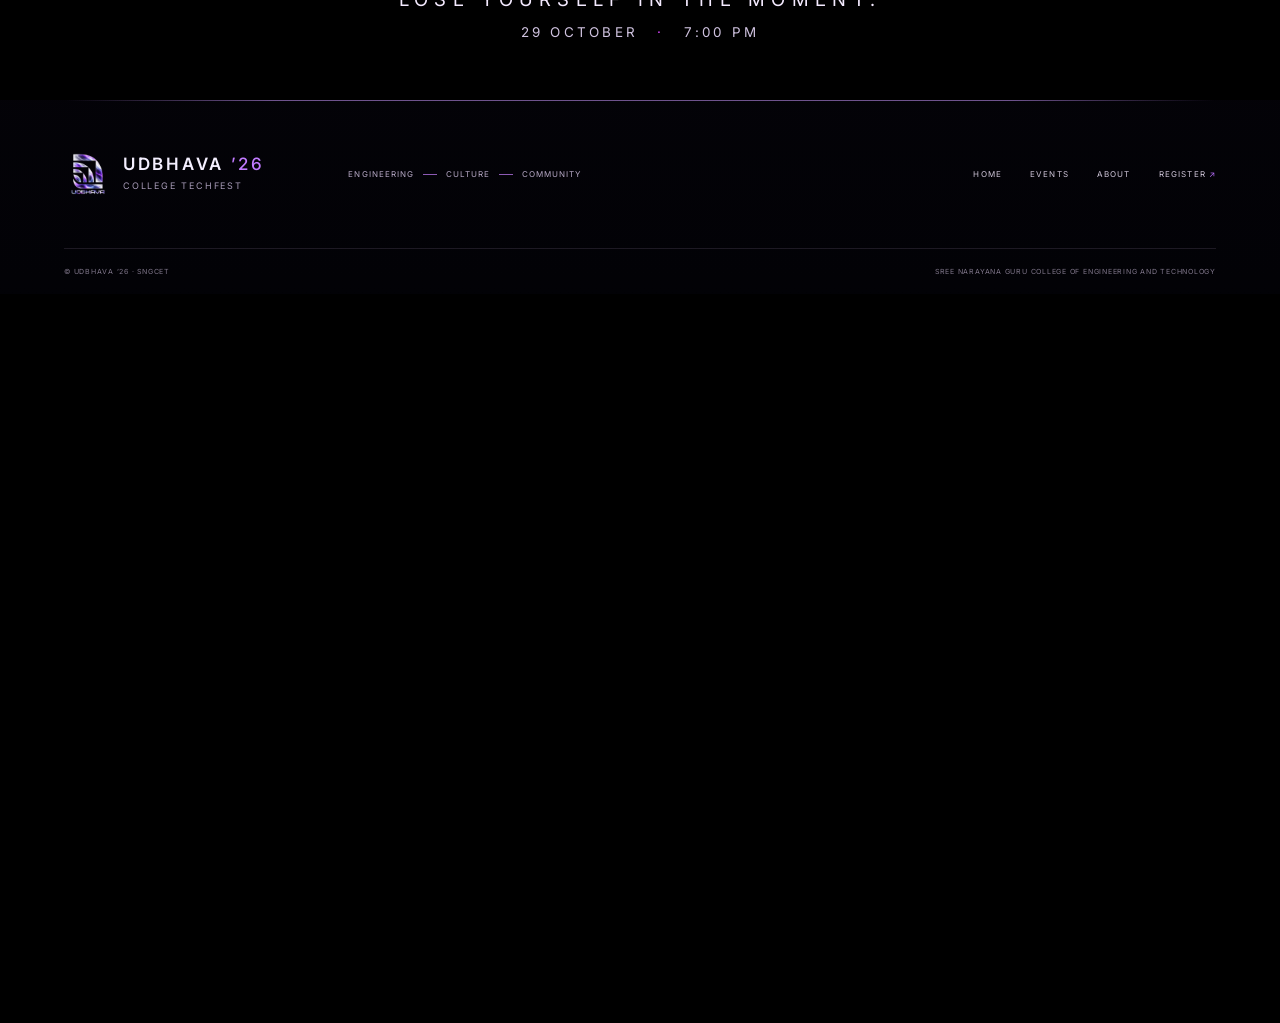
==== commit 63b10029: "Refine Last Exit section artwork and nebula" ====
--- a/index.html
+++ b/index.html
@@ -18,7 +18,7 @@
   <link rel="stylesheet" href="./src/shock.css?v=shorter-mobile-shock-gap-20261014">
   <link rel="stylesheet" href="./src/bike-stunt.css?v=lower-mobile-crowd-20261014">
   <link rel="stylesheet" href="./src/soccer.css?v=compact-mobile-sections-20261014">
-  <link rel="stylesheet" href="./src/last-exit.css?v=last-exit-focal-layout-20261023">
+  <link rel="stylesheet" href="./src/last-exit.css?v=last-exit-soft-curve-20261024">
   <link rel="stylesheet" href="./src/paattoholic.css?v=ascii-particle-reveal-20261023">
   <link rel="stylesheet" href="./src/site-footer.css">
   <link rel="stylesheet" href="./typography.css?v=unified-event-title-scale-20261014">
@@ -233,7 +233,12 @@
 
     <section class="last-exit-section" aria-labelledby="last-exit-title">
       <div class="last-exit-title-group">
+        <p class="last-exit-kicker"><span>CIVIL</span><b>/</b> ESCAPE ROOM</p>
         <h1 id="last-exit-title"><span>LAST</span><em>EXIT</em></h1>
+        <p class="last-exit-tagline">THINK. SOLVE. ESCAPE.</p>
+      </div>
+      <div class="last-exit-art" aria-hidden="true">
+        <img src="./src/assets/last-exit-scene.svg?v=last-exit-soft-curve-20261024" alt="" width="1000" height="800" decoding="async">
       </div>
     </section>
 
@@ -251,7 +256,7 @@
       </div>
     </section>
   </main>
-  <script defer src="./src/nebula-engine.js?v=civil-nebula-fade-20261023"></script>
+  <script defer src="./src/nebula-engine.js?v=last-exit-soft-curve-20261024"></script>
   <script defer src="./src/main.js?v=hero-tagline-spacing-20261014"></script>
   <script defer src="./src/explore.js"></script>
   <script defer src="./src/investigation.js"></script>
--- a/src/last-exit.css
+++ b/src/last-exit.css
@@ -4,30 +4,96 @@
   display: flex;
   align-items: center;
   width: 100%;
-  height: 90svh;
-  min-height: 560px;
-  overflow: visible;
+  min-height: 100svh;
+  overflow: hidden;
   background: transparent;
 }
 
 .last-exit-title-group {
-  position: absolute;
-  left: clamp(20px, 7vw, 110px);
-  top: 50%;
+  position: relative;
+  z-index: 2;
+  margin-left: clamp(32px, 6vw, 110px);
   display: flex;
   flex-direction: column;
   align-items: flex-start;
+  text-shadow: 0 0 18px rgba(0, 0, 0, .9);
+}
+
+.last-exit-art {
+  position: absolute;
+  z-index: 1;
+  top: 50%;
+  right: clamp(-4vw, 1vw, 24px);
+  width: min(58vw, 930px);
+  height: min(82svh, 820px);
   transform: translateY(-50%);
+  pointer-events: none;
+  opacity: .64;
 }
+
+.last-exit-art img {
+  display: block;
+  width: 100%;
+  height: 100%;
+  object-fit: contain;
+  mix-blend-mode: screen;
+  filter: none;
+  -webkit-mask-image: radial-gradient(ellipse 84% 82% at 58% 56%, #000 43%, rgba(0,0,0,.92) 63%, rgba(0,0,0,.52) 83%, transparent 100%);
+  mask-image: radial-gradient(ellipse 84% 82% at 58% 56%, #000 43%, rgba(0,0,0,.92) 63%, rgba(0,0,0,.52) 83%, transparent 100%);
+}
+
+.last-exit-art::before {
+  position: absolute;
+  z-index: 1;
+  inset: 7% 3% 1%;
+  background:
+    radial-gradient(ellipse at 65% 53%, rgba(250, 224, 255, .22), transparent 10%),
+    radial-gradient(ellipse at 65% 57%, rgba(168, 73, 255, .21), transparent 27%),
+    radial-gradient(ellipse at 50% 31%, rgba(100, 45, 218, .13), transparent 52%);
+  filter: blur(20px);
+  mix-blend-mode: screen;
+  pointer-events: none;
+  content: '';
+  animation: exit-frame-breathe 4.8s ease-in-out infinite alternate;
+}
+
+@keyframes exit-frame-breathe {
+  from { opacity: .46; }
+  to { opacity: .7; }
+}
+
+.last-exit-kicker {
+  position: relative;
+  display: inline-flex;
+  align-items: center;
+  gap: 13px;
+  margin: 0 0 20px;
+  padding: 8px 24px;
+  color: #ece6f5;
+  font-size: clamp(10px, 1vw, 16px);
+  letter-spacing: .19em;
+  white-space: nowrap;
+}
+
+.last-exit-kicker::before,
+.last-exit-kicker::after {
+  position: absolute;
+  width: 15px;
+  height: 15px;
+  border: solid #ce37ff;
+  content: '';
+}
+
+.last-exit-kicker::before { top: 0; left: 0; border-width: 1px 0 0 1px; }
+.last-exit-kicker::after { right: 0; bottom: 0; border-width: 0 1px 1px 0; }
+.last-exit-kicker span { color: #c843ff; }
+.last-exit-kicker b { color: #f2eef9; font-weight: 400; }
 
 .last-exit-section h1 {
   margin: 0;
   color: #f8f7fb;
-  font-family: var(--font-display);
-  font-size: clamp(96px, 15vw, 240px);
-  font-weight: 700;
-  line-height: .99;
-  letter-spacing: .025em;
+  font: 700 clamp(3.5rem, 6vw, 6.5rem)/.91 var(--font-display);
+  letter-spacing: .018em;
   pointer-events: none;
 }
 
@@ -42,26 +108,49 @@
   text-shadow: 0 0 22px rgba(174, 67, 255, .42);
 }
 
+.last-exit-tagline {
+  margin: 22px 0 0 3px;
+  color: #e3deea;
+  font-size: clamp(13px, 1.48vw, 22px);
+  letter-spacing: .12em;
+  white-space: nowrap;
+}
+
 @media (max-width: 900px) {
+  .last-exit-section {
+    min-height: auto;
+    flex-direction: column;
+    justify-content: flex-start;
+    padding: 12svh 0 5svh;
+  }
+
+  .last-exit-art {
+    position: relative;
+    top: auto;
+    right: auto;
+    flex: none;
+    width: min(112vw, 860px);
+    height: min(72svh, 700px);
+    margin: 1svh auto 0;
+    transform: none;
+    opacity: .7;
+  }
+
   .last-exit-title-group {
-    top: 12svh;
-    left: 50%;
+    width: min(94vw, 660px);
+    margin: 0 auto;
     align-items: center;
-    width: max-content;
-    max-width: 100%;
-    transform: translateX(-50%);
-  }
-  .last-exit-section h1 {
-    display: flex;
-    flex-direction: column;
-    align-items: center;
-    font-size: clamp(96px, 15vw, 240px);
-    line-height: 1.02;
-    letter-spacing: .015em;
     text-align: center;
   }
+
+  .last-exit-kicker { margin-bottom: 18px; font-size: clamp(10px, 2.7vw, 15px); letter-spacing: .15em; }
+  .last-exit-section h1 { align-items: center; font-size: clamp(3.4rem, 12.8vw, 6.8rem); line-height: .96; text-align: center; }
+  .last-exit-tagline { margin: 20px 0 0; font-size: clamp(13px, 3.3vw, 21px); letter-spacing: .1em; }
 }
 
-@media (max-width: 380px) {
-  .last-exit-section h1 { font-size: clamp(96px, 15vw, 240px); }
+@media (max-width: 390px) {
+  .last-exit-section { min-height: auto; padding-top: 11svh; }
+  .last-exit-kicker { gap: 8px; padding-inline: 17px; font-size: 10px; }
+  .last-exit-section h1 { font-size: clamp(3rem, 12.4vw, 3.5rem); }
+  .last-exit-art { width: 118vw; height: min(64svh, 540px); margin-top: 0; }
 }
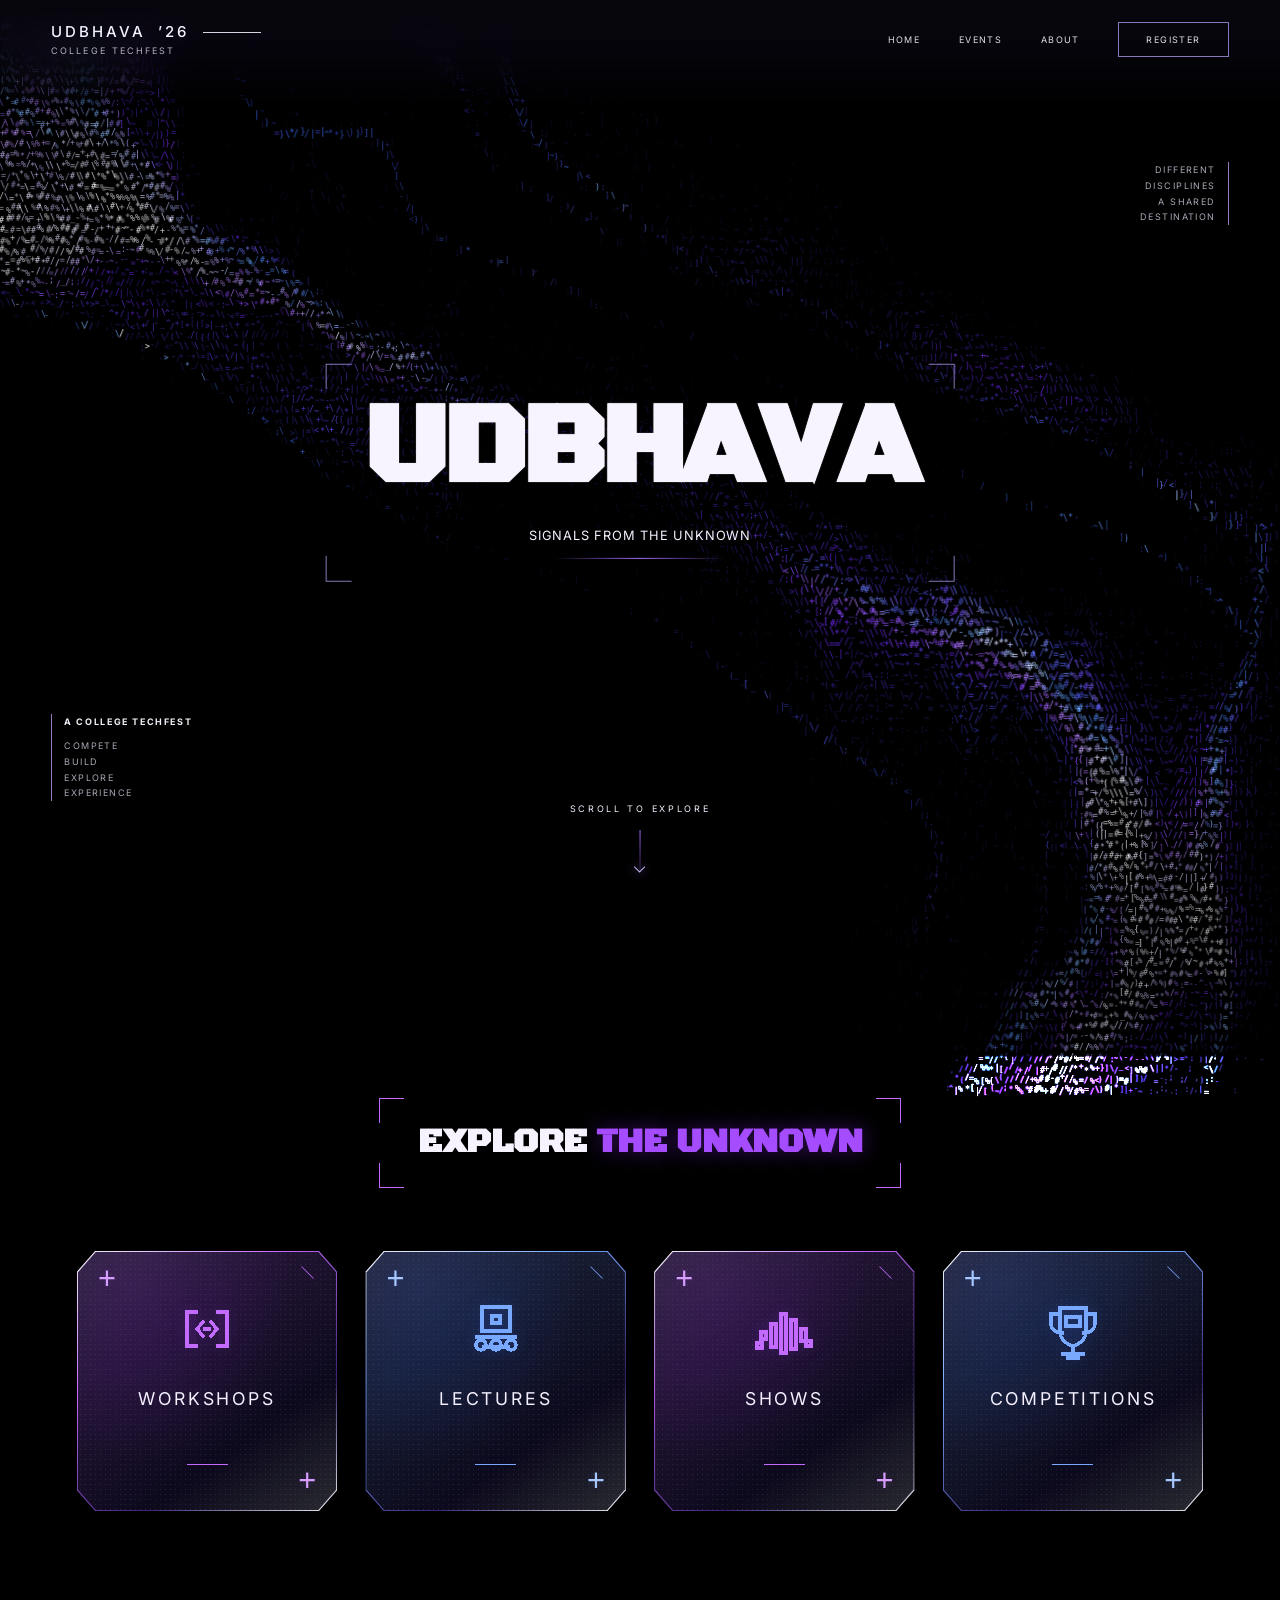
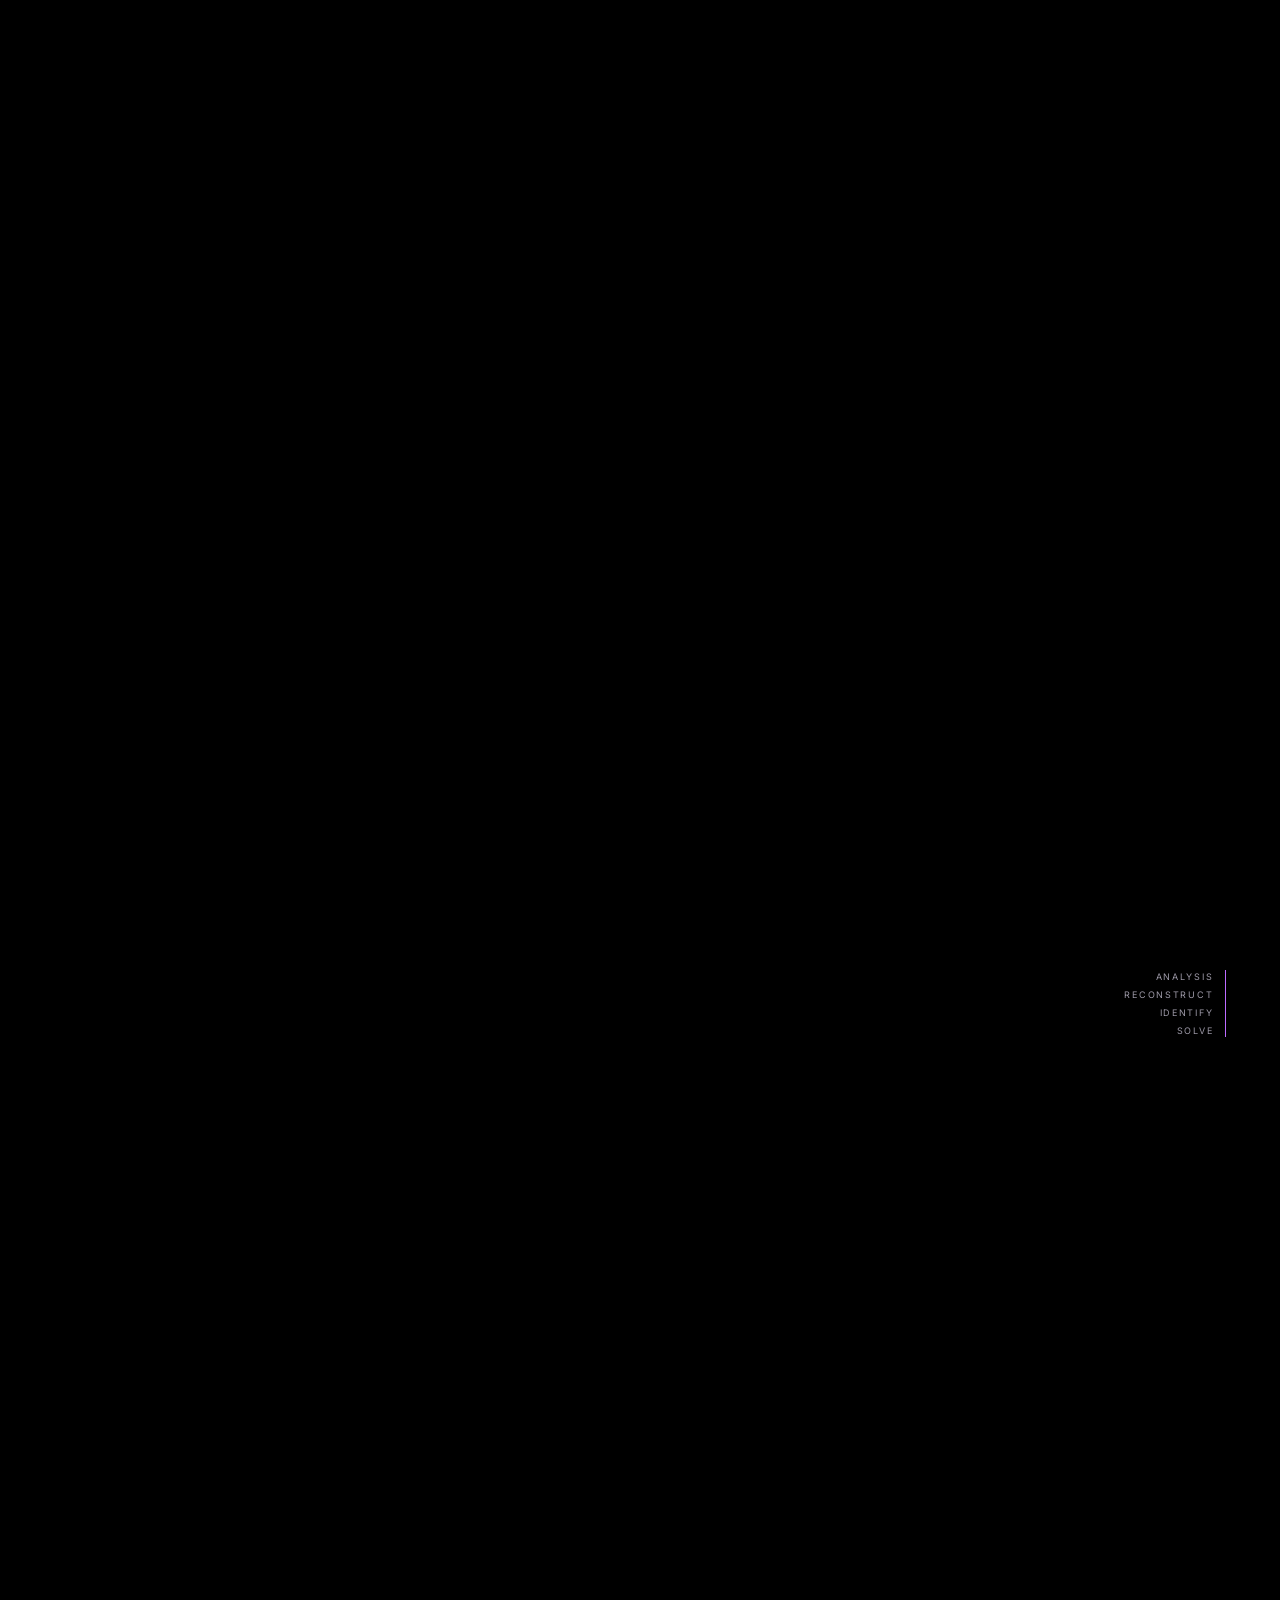
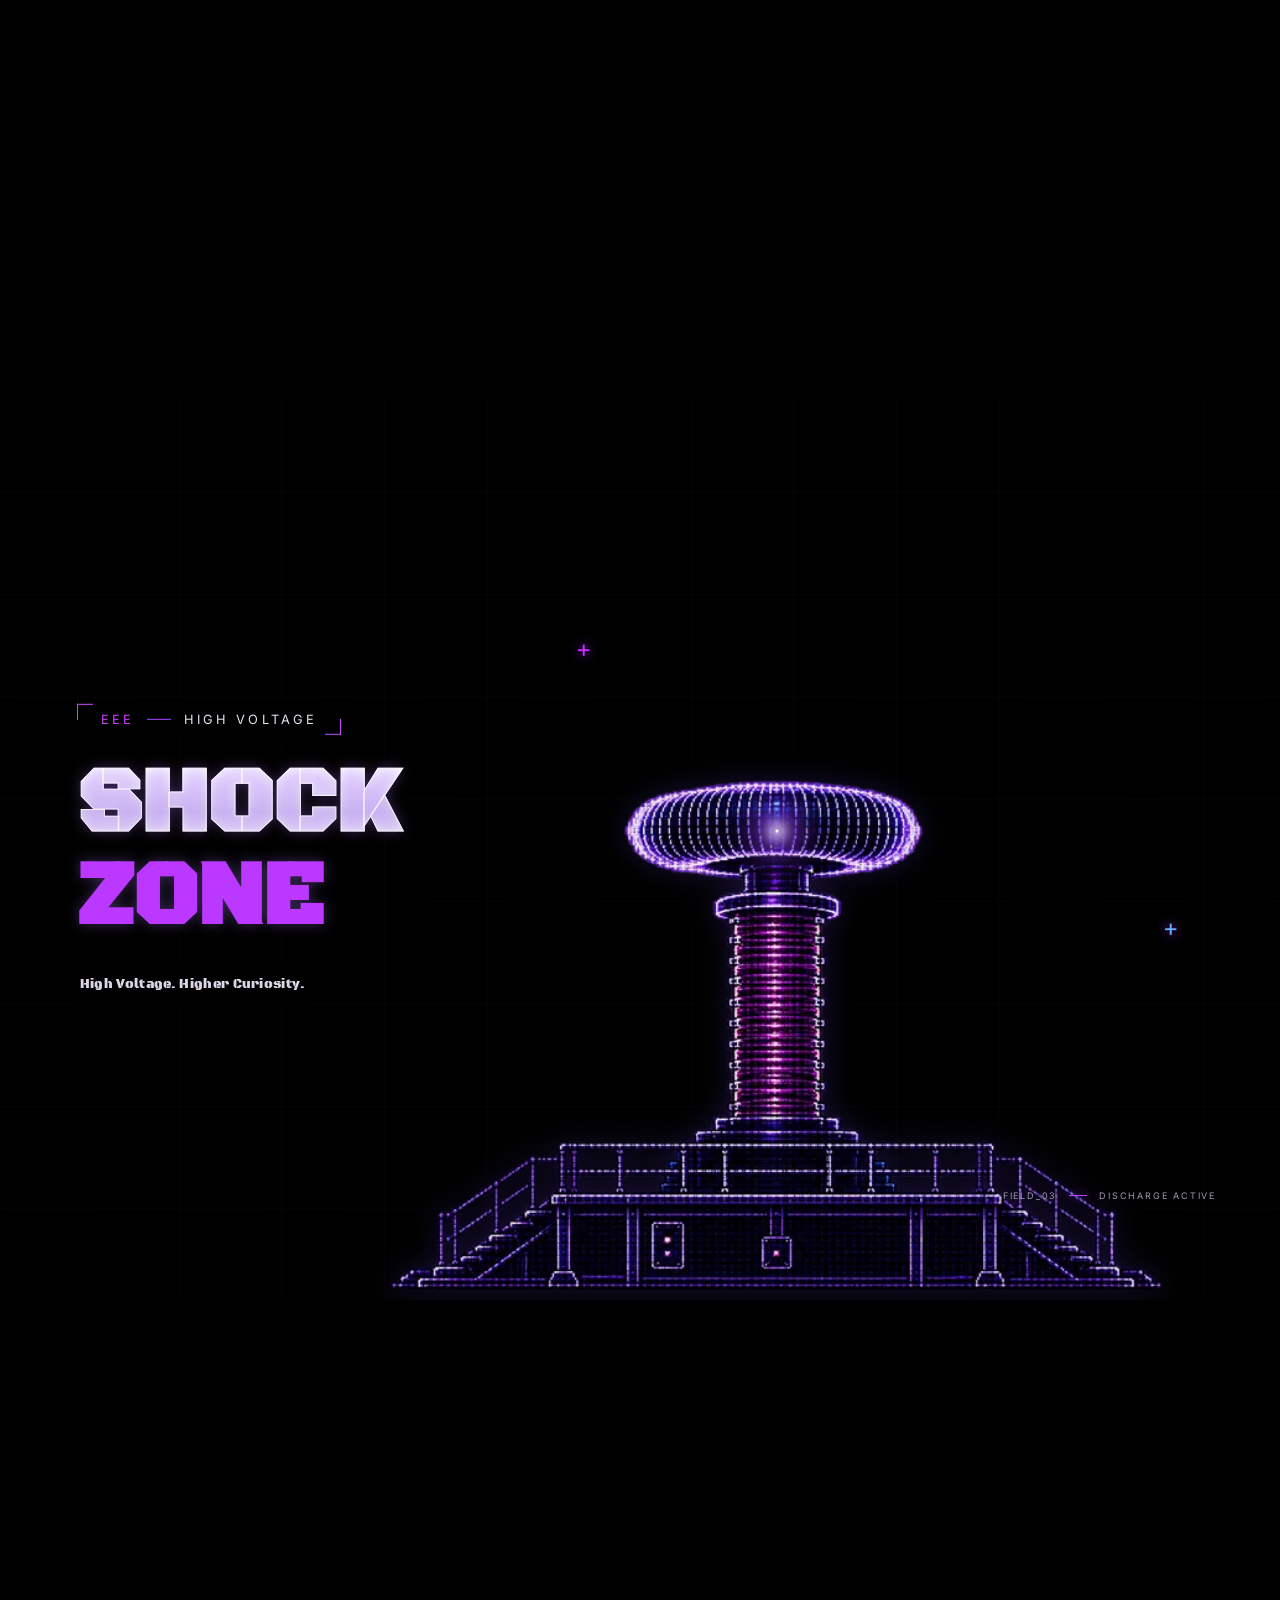
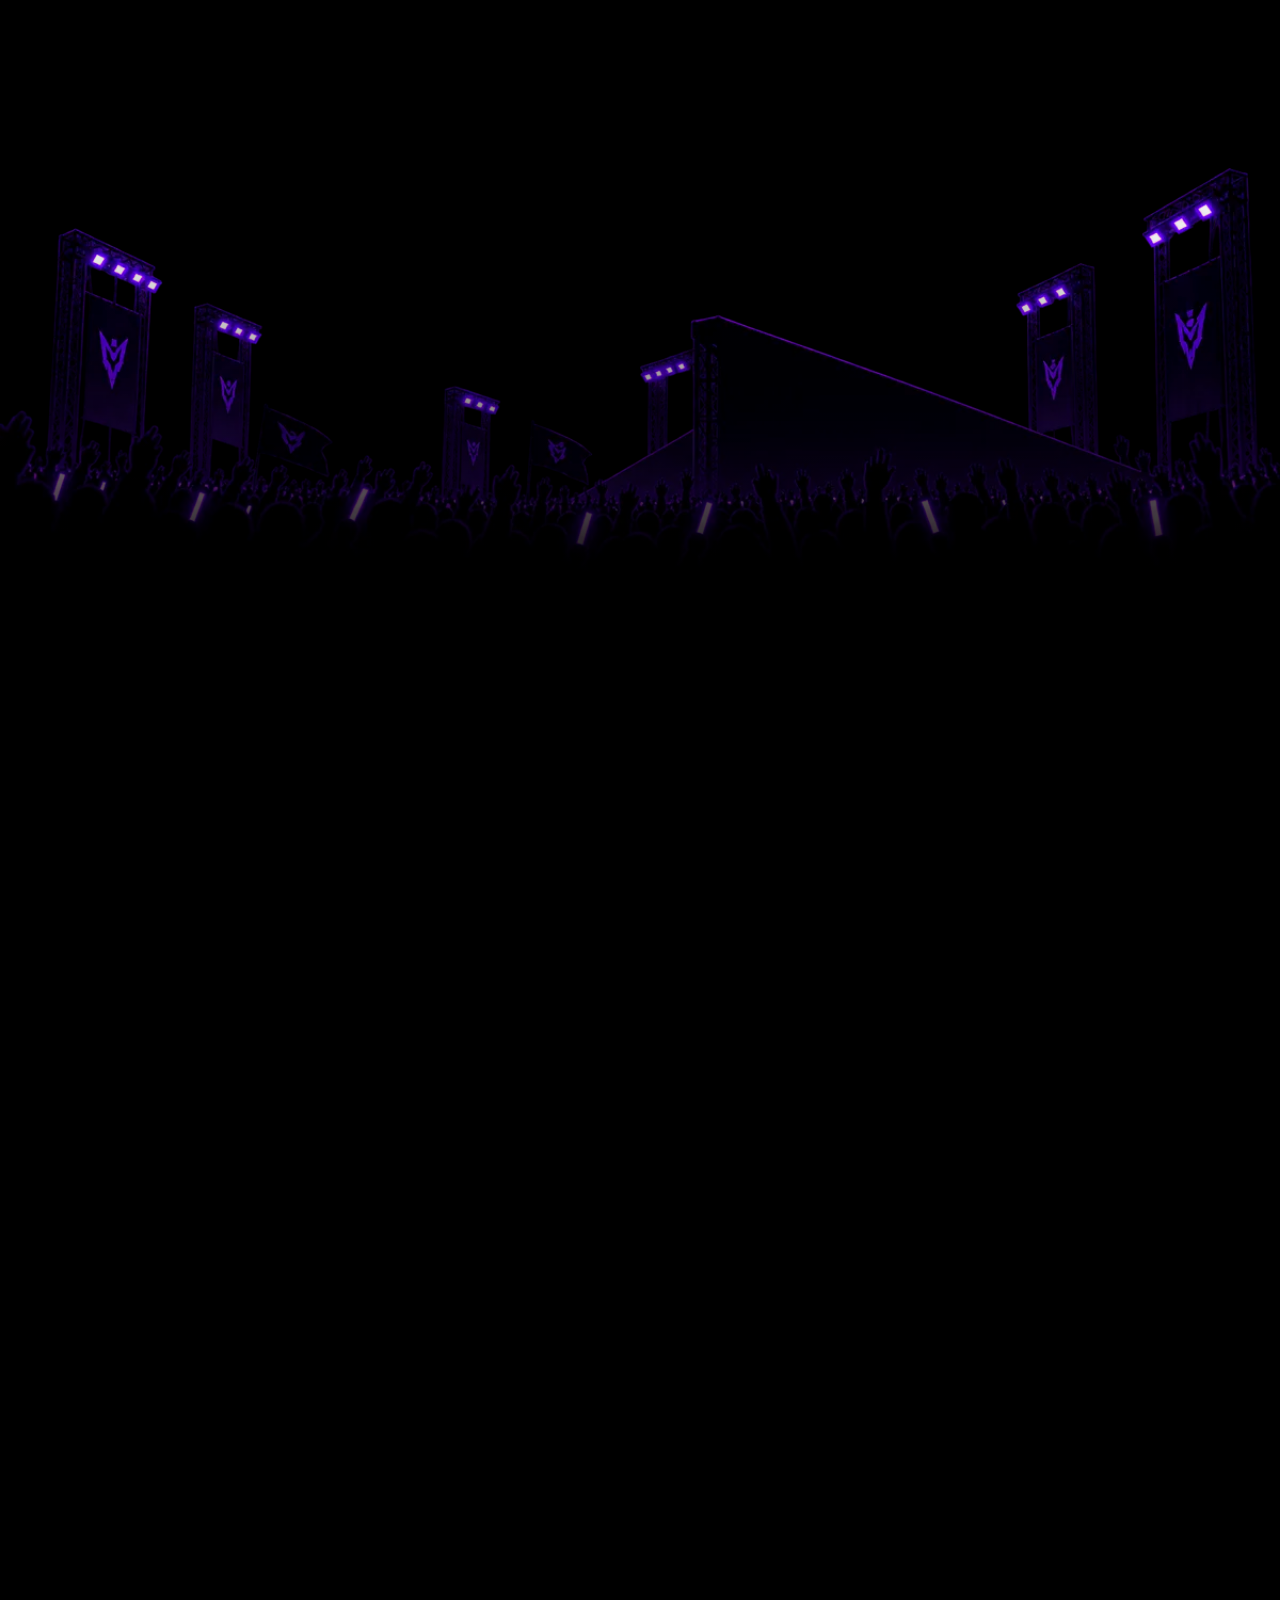
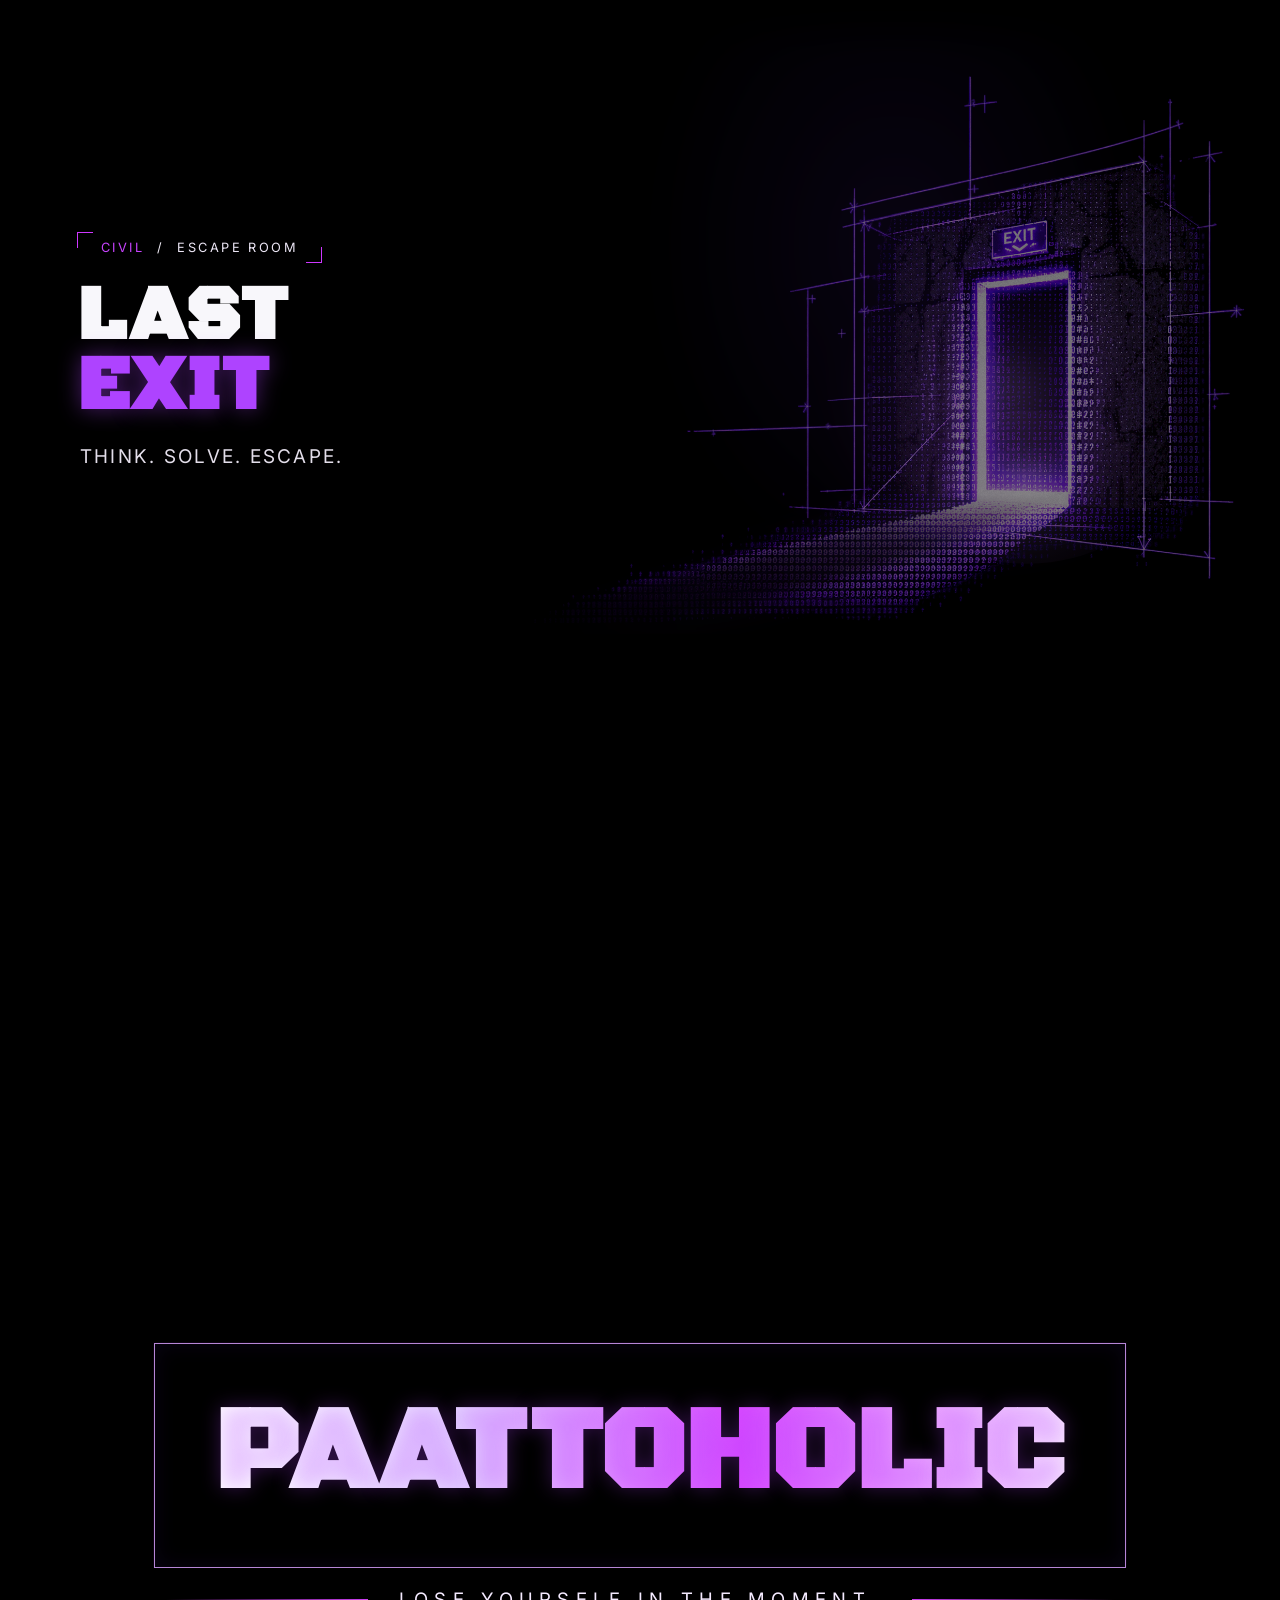
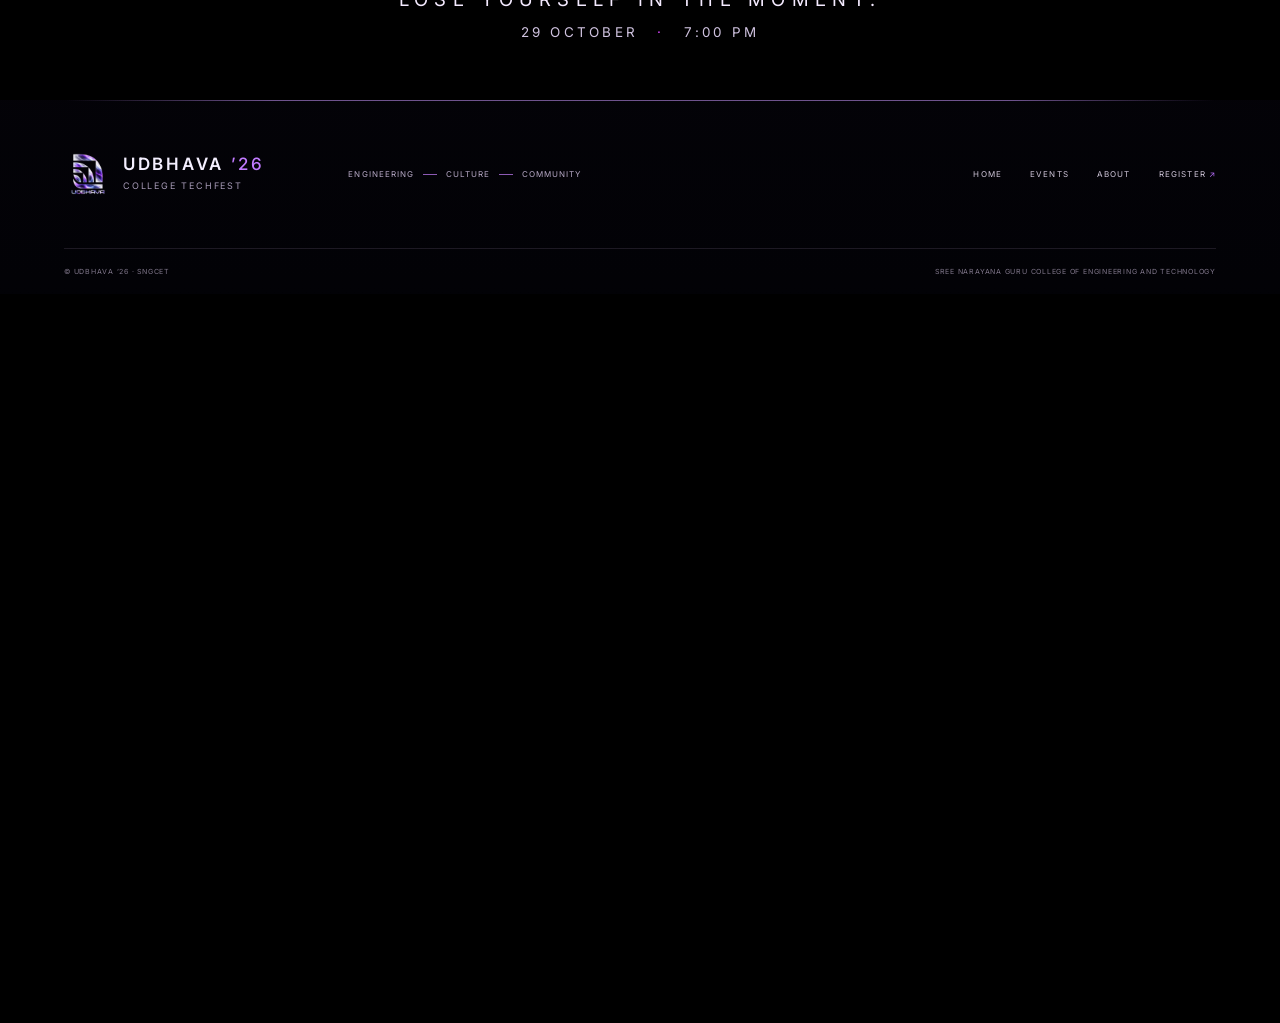
==== commit 106d0cf9: "Add admin password recovery flow" ====
--- a/index.html
+++ b/index.html
@@ -256,6 +256,7 @@
       </div>
     </section>
   </main>
+  <script defer src="./src/admin-recovery-redirect.js"></script>
   <script defer src="./src/nebula-engine.js?v=last-exit-soft-curve-20261024"></script>
   <script defer src="./src/main.js?v=hero-tagline-spacing-20261014"></script>
   <script defer src="./src/explore.js"></script>
